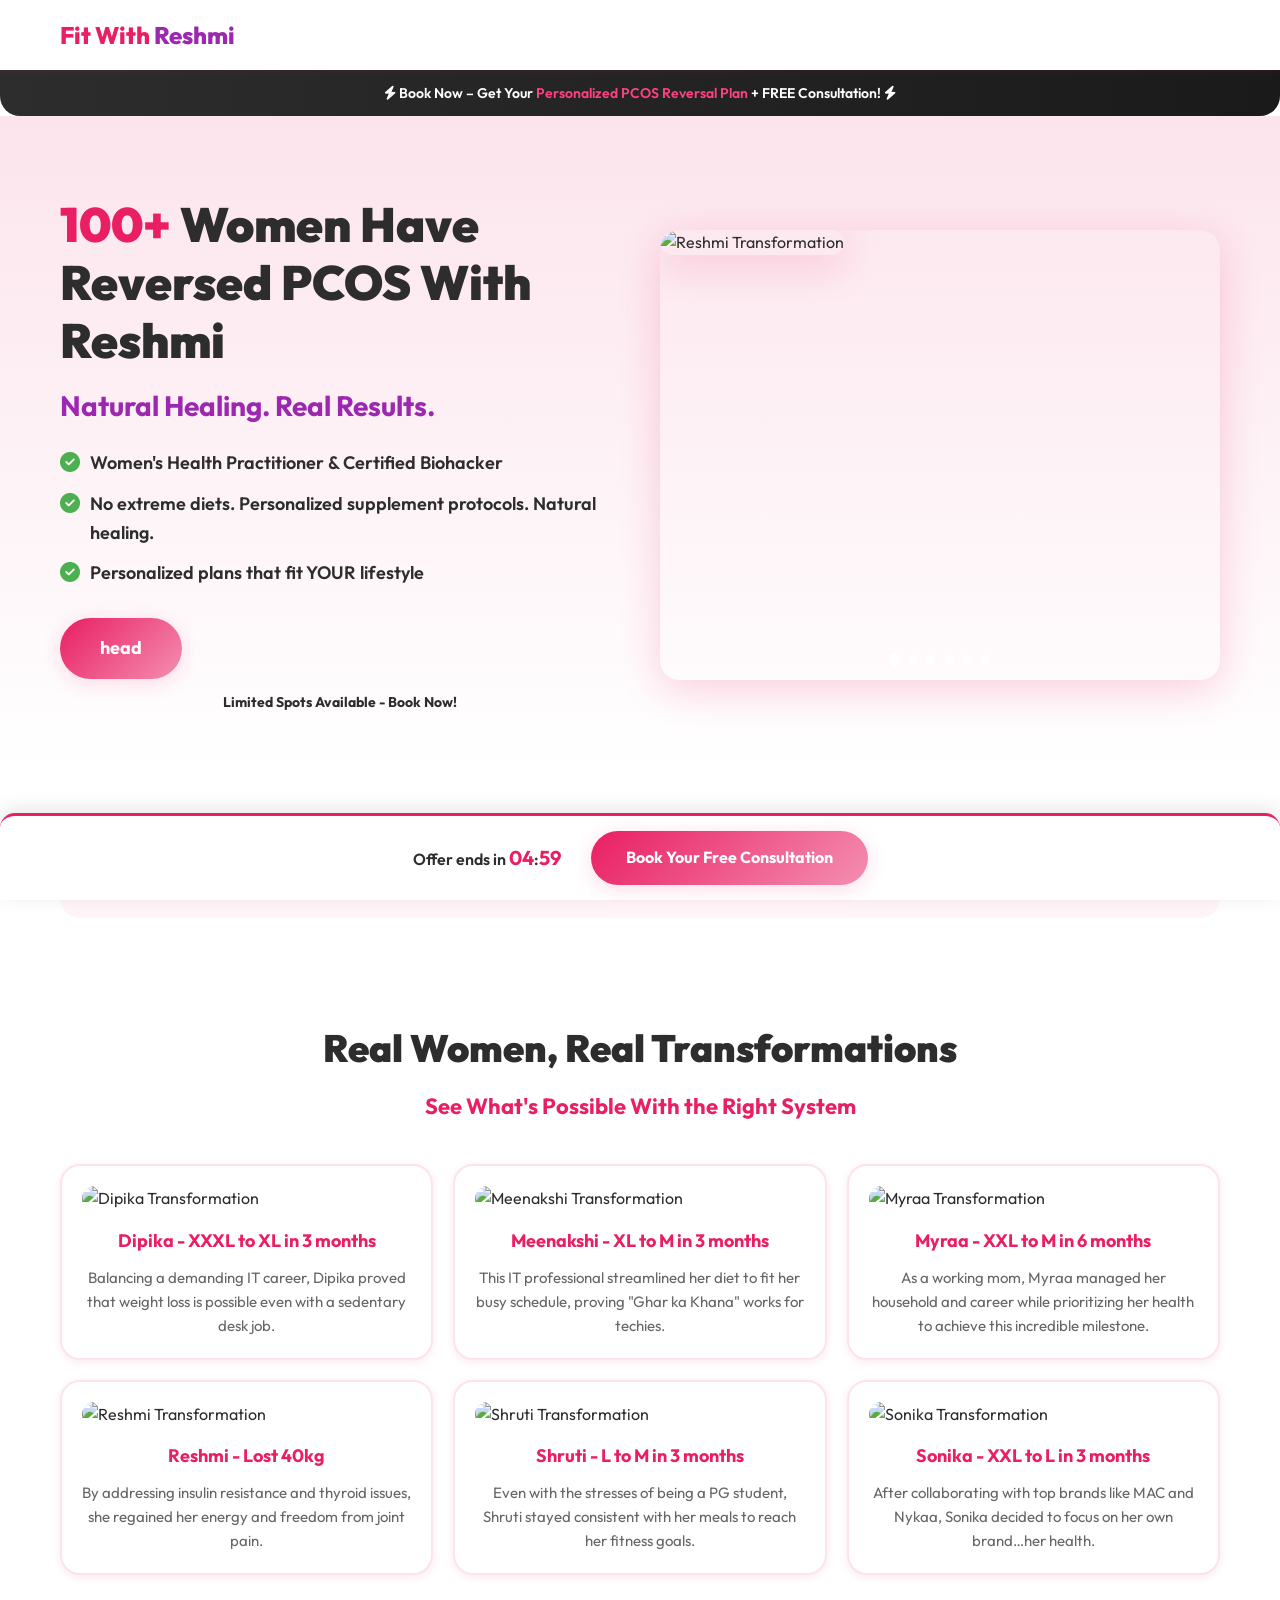
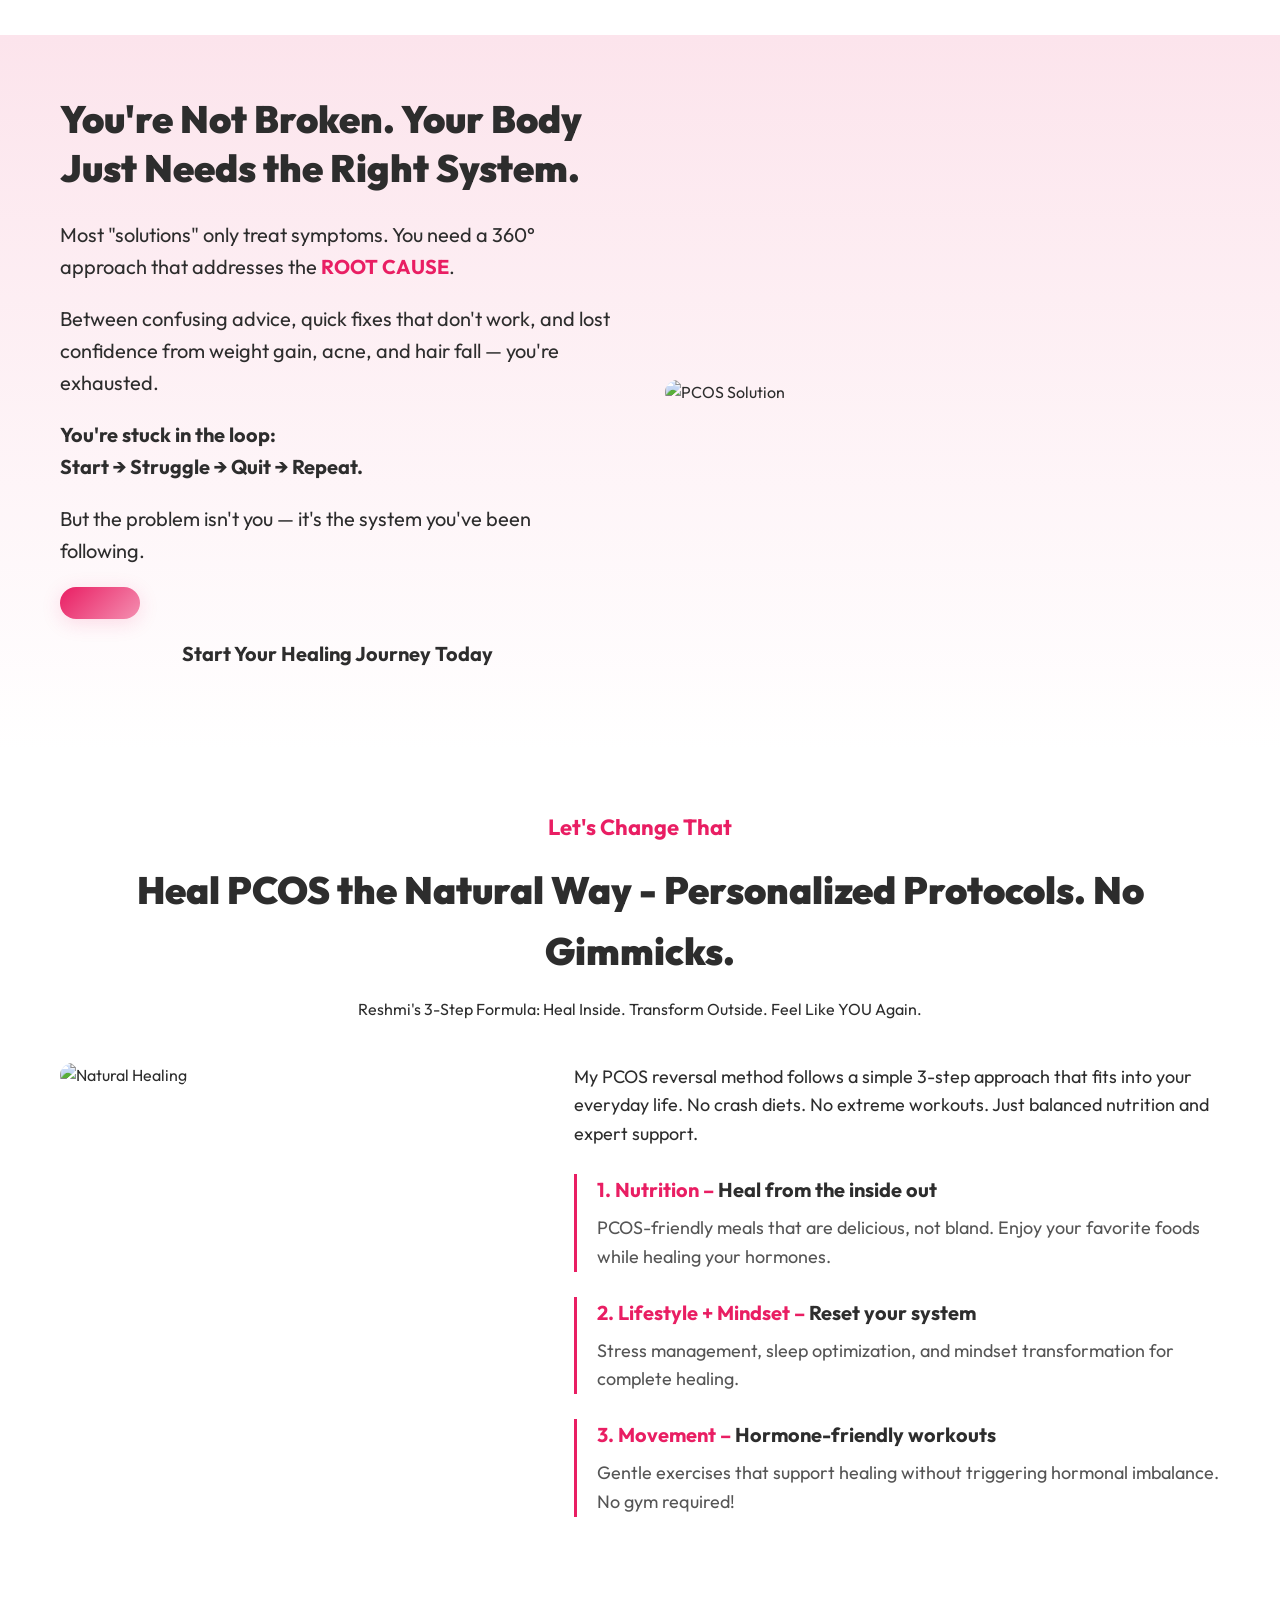
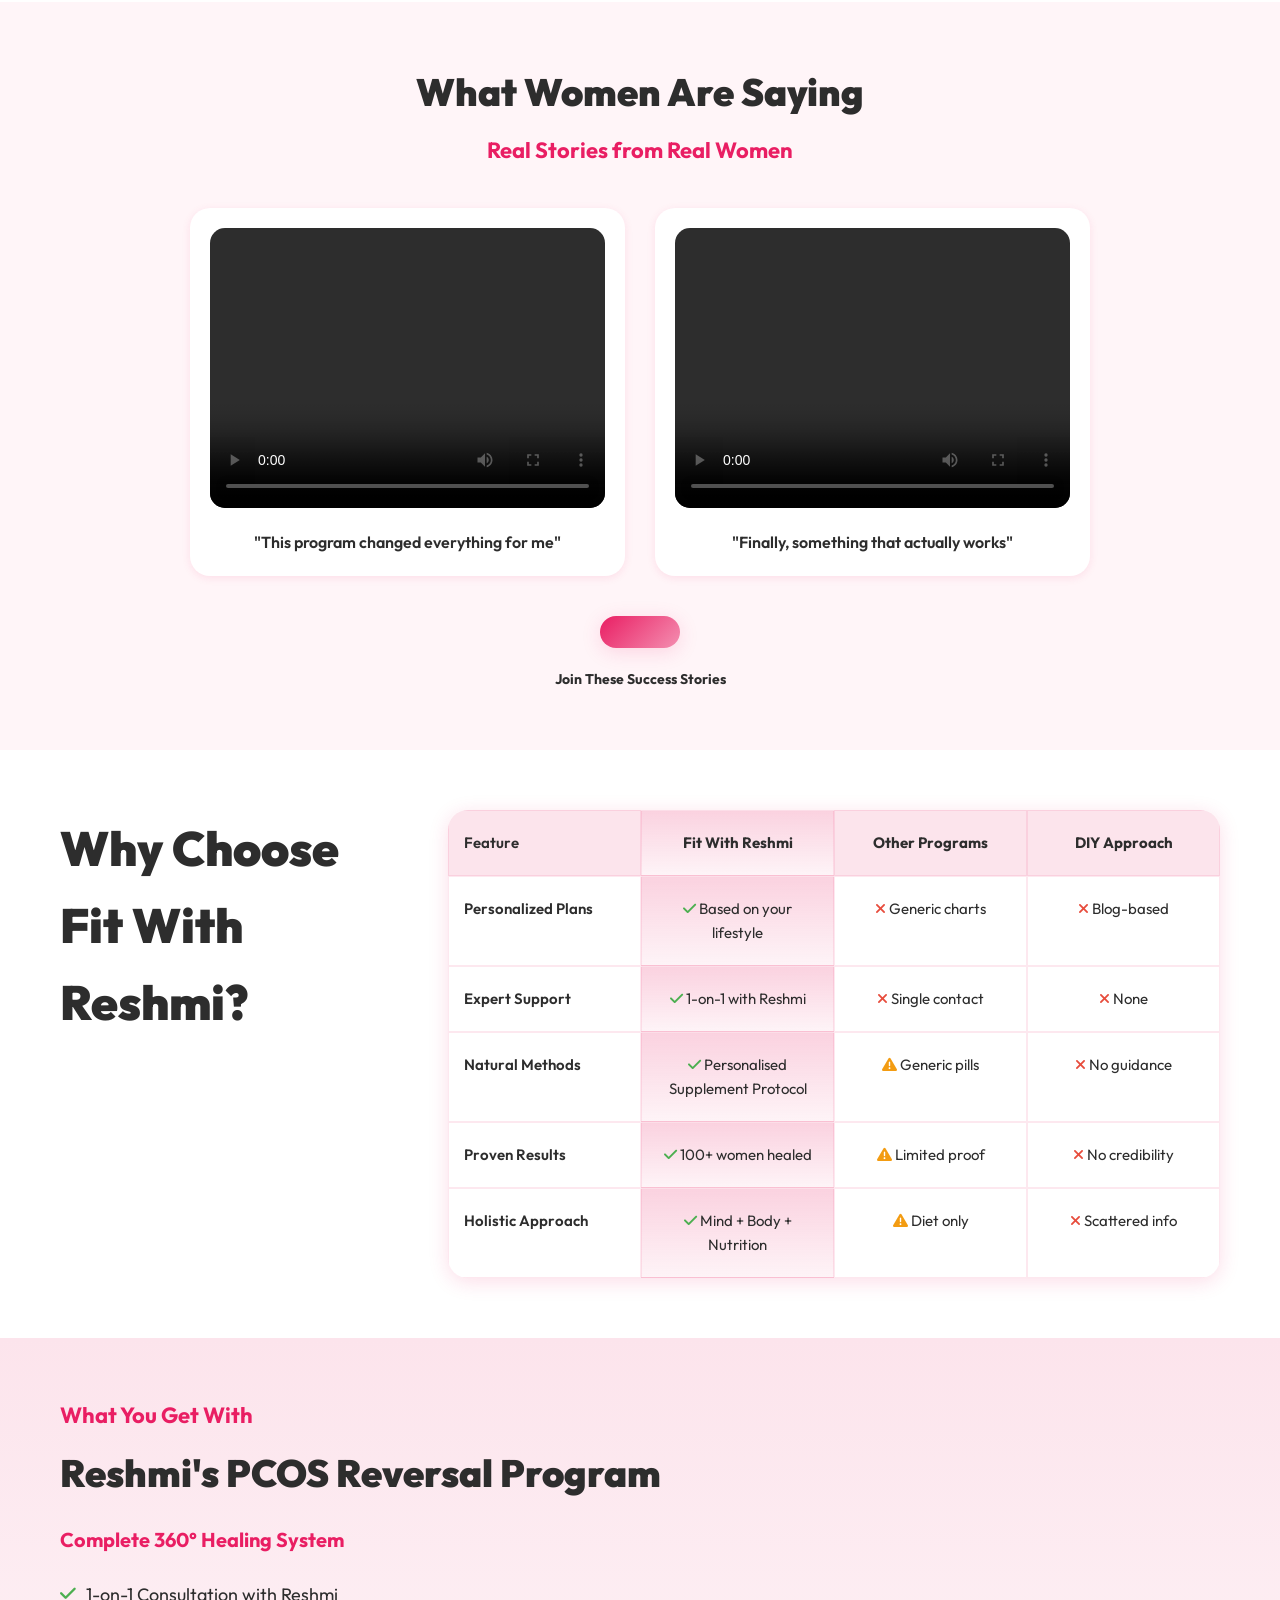
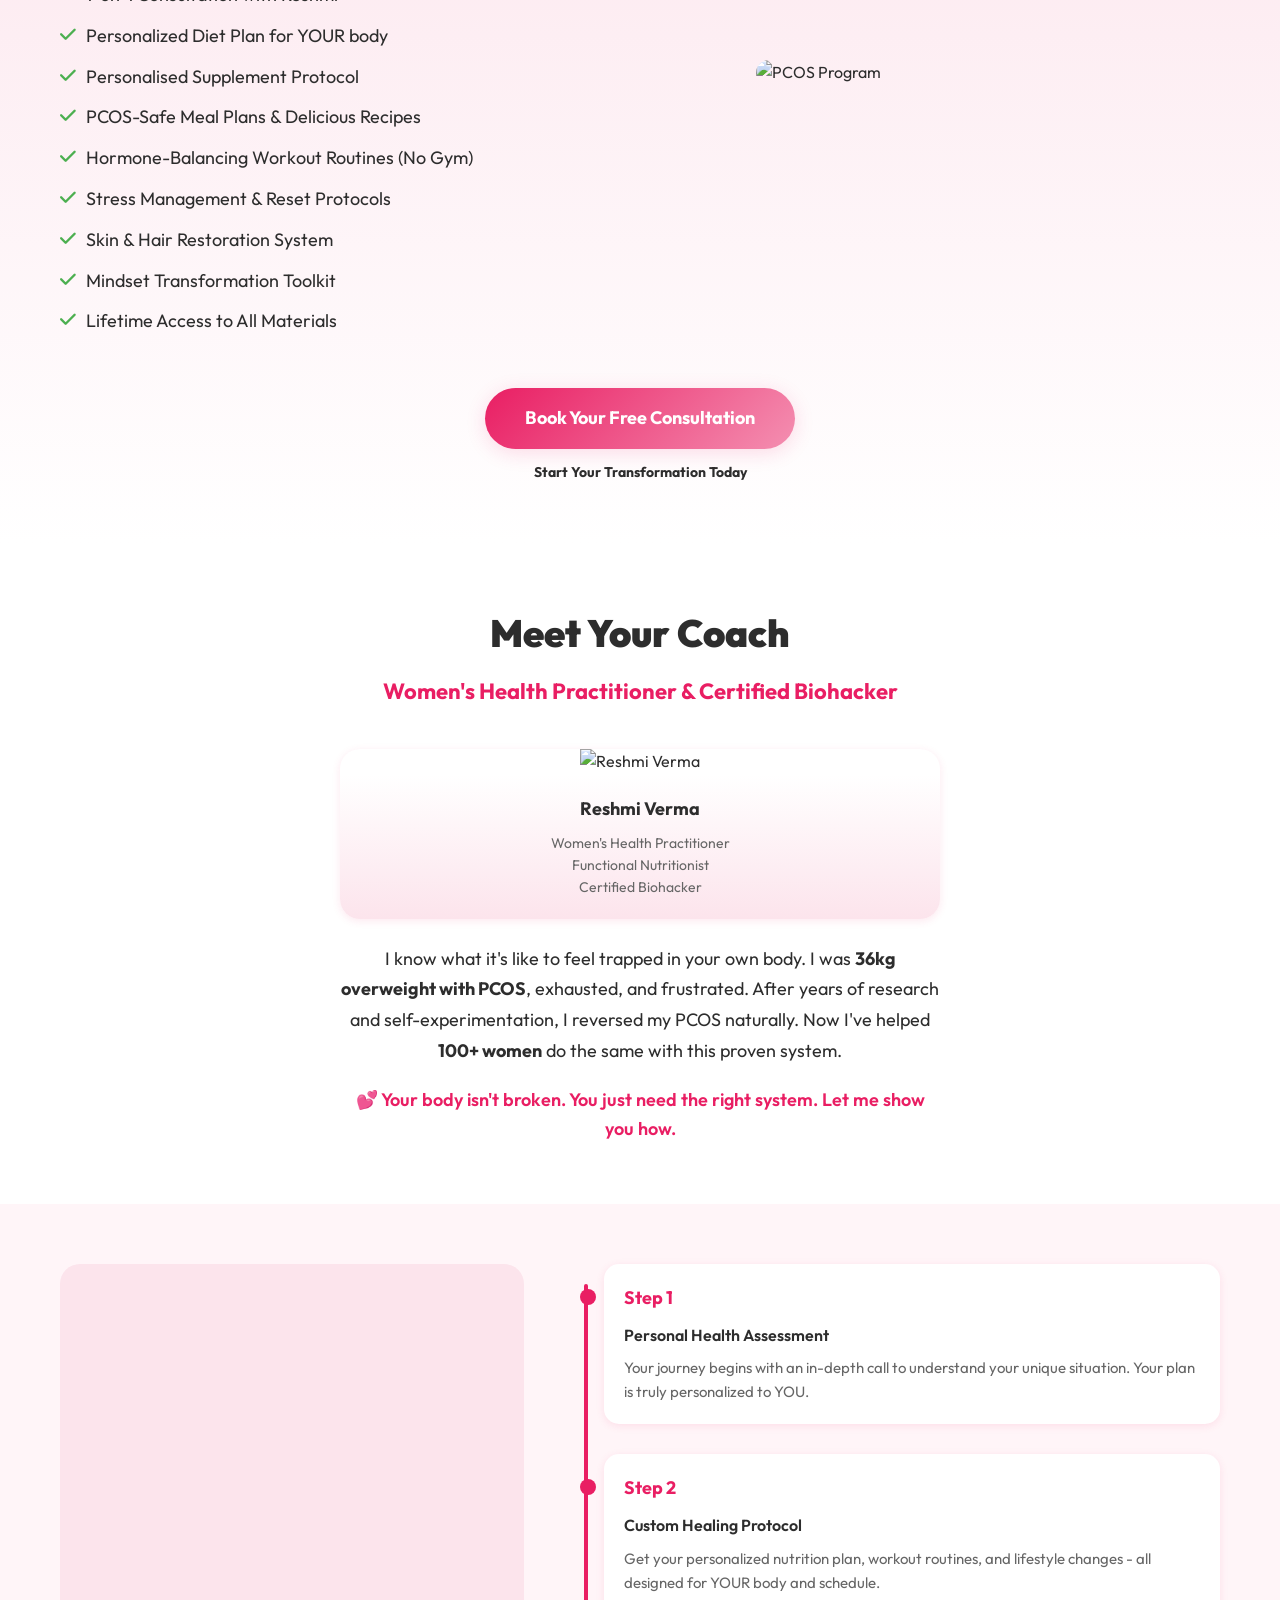
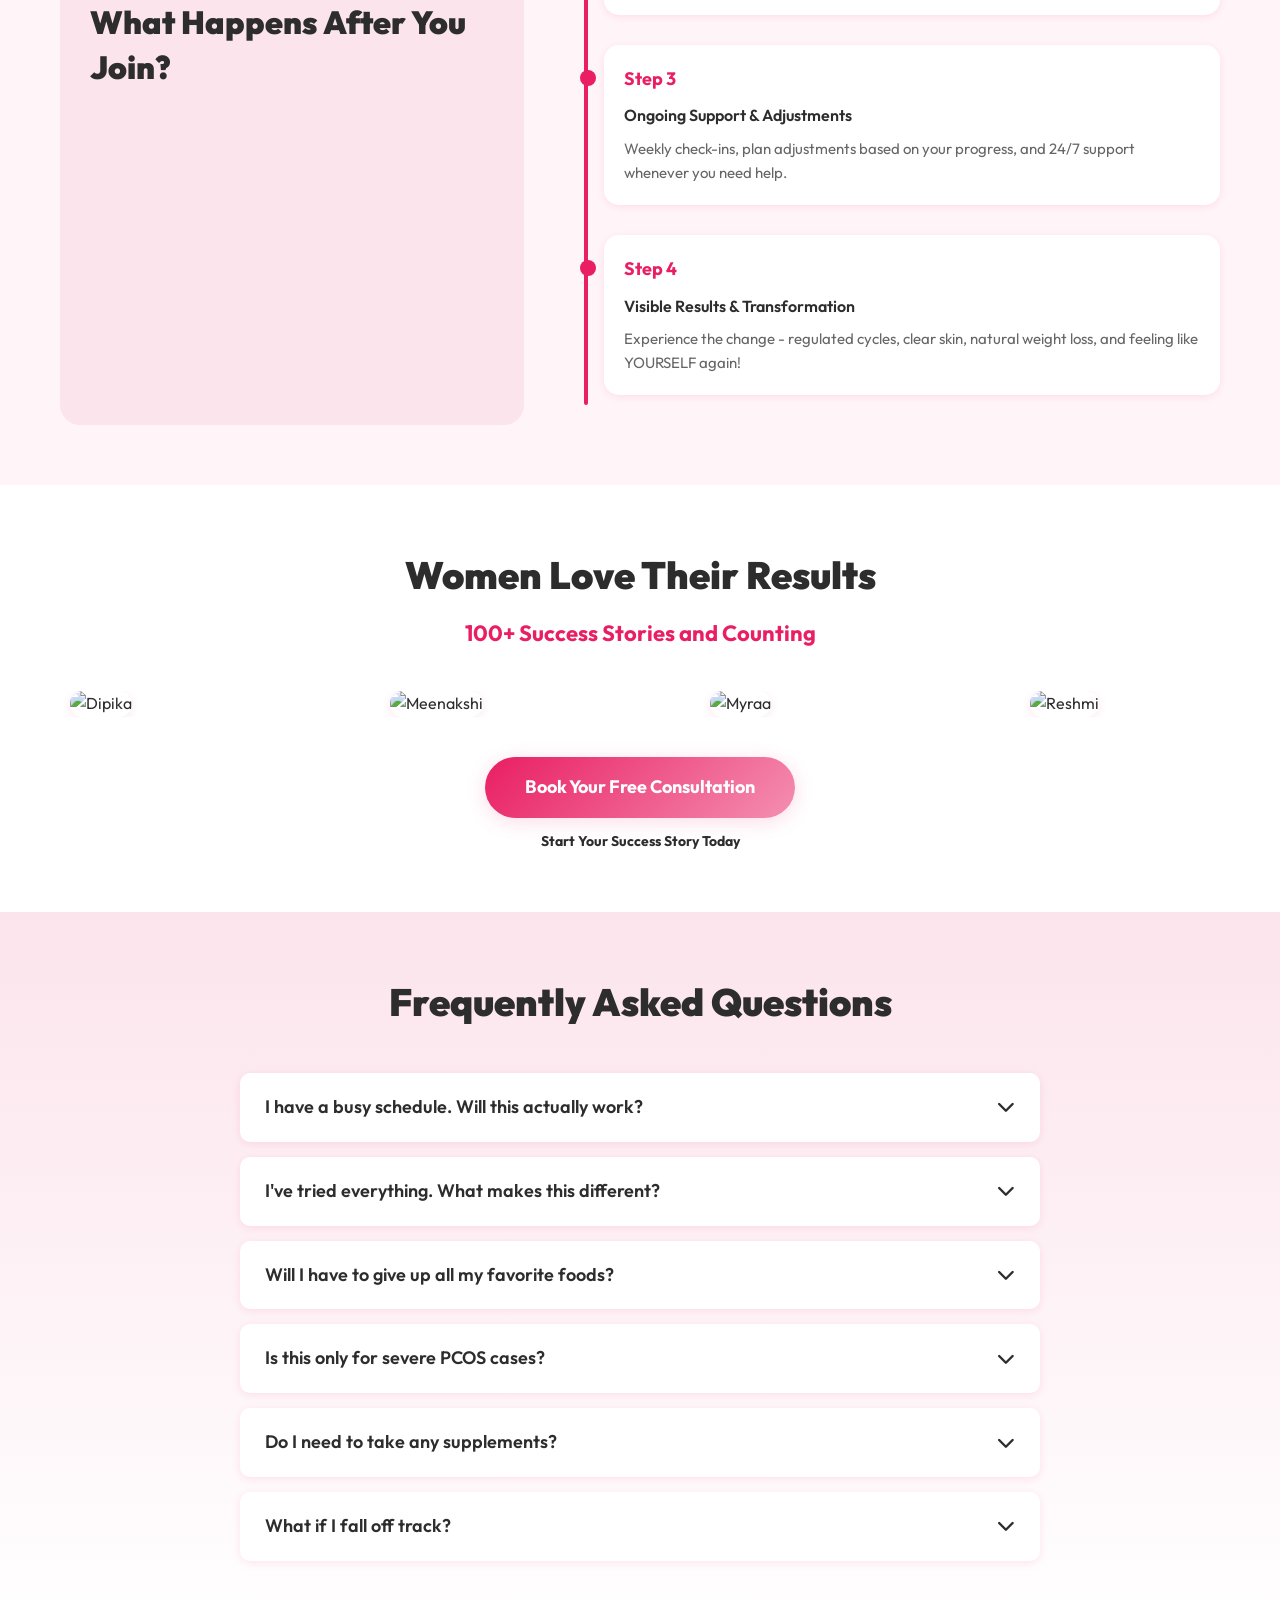
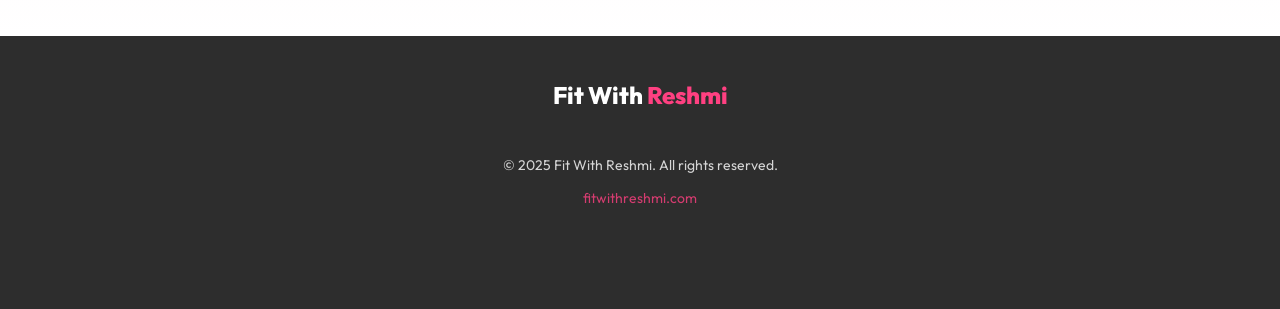
==== frontend/public/index.html @ 4959cf28 "Pixel + Razorpay" ====
<!DOCTYPE html>
<html lang="en">
<head>
    <meta charset="UTF-8">
    <meta name="viewport" content="width=device-width, initial-scale=1.0">
    <meta name="robots" content="noindex, nofollow">
    <title>Fit With Reshmi | PCOS Reversal & Women's Health</title>
    <meta name="description" content="Join 100+ women who reversed PCOS naturally with Fit With Reshmi! Personalized plans, no extreme diets - just home-cooked food. Book your free consultation now!">
    
    <!-- Fonts -->
    <link rel="preconnect" href="https://fonts.googleapis.com">
    <link rel="preconnect" href="https://fonts.gstatic.com" crossorigin>
    <link href="https://fonts.googleapis.com/css2?family=Outfit:wght@400;500;600;700;800;900&display=swap" rel="stylesheet">
    
    <!-- Slick Carousel CSS -->
    <link rel="stylesheet" type="text/css" href="https://cdn.jsdelivr.net/npm/slick-carousel@1.8.1/slick/slick.css"/>
    <link rel="stylesheet" type="text/css" href="https://cdn.jsdelivr.net/npm/slick-carousel@1.8.1/slick/slick-theme.css"/>
    
    <!-- Font Awesome -->
    <link rel="stylesheet" href="https://cdnjs.cloudflare.com/ajax/libs/font-awesome/6.5.1/css/all.min.css">
    
    <style>
        :root {
            --primary-color: #E91E63;
            --primary-light: #FCE4EC;
            --primary-gradient: linear-gradient(135deg, #E91E63, #F48FB1);
            --secondary-color: #9C27B0;
            --accent-color: #FF4081;
            --dark-text: #2D2D2D;
            --light-bg: #FFF5F8;
            --white: #ffffff;
            --success-green: #4CAF50;
            --shadow-sm: 0 2px 8px rgba(233, 30, 99, 0.1);
            --shadow-md: 0 4px 20px rgba(233, 30, 99, 0.15);
            --shadow-lg: 0 10px 40px rgba(233, 30, 99, 0.2);
        }

        * {
            margin: 0;
            padding: 0;
            box-sizing: border-box;
        }

        body {
            font-family: 'Outfit', sans-serif;
            color: var(--dark-text);
            line-height: 1.6;
            overflow-x: hidden;
        }

        .container {
            max-width: 1200px;
            width: 100%;
            margin: 0 auto;
            padding: 0 20px;
        }

        /* Header */
        header {
            position: fixed;
            top: 0;
            left: 0;
            right: 0;
            background: var(--white);
            z-index: 1000;
            box-shadow: var(--shadow-sm);
            height: 70px;
            display: flex;
            align-items: center;
        }

        .header-content {
            display: flex;
            justify-content: space-between;
            align-items: center;
            width: 100%;
        }

        .logo {
            font-size: 24px;
            font-weight: 800;
            color: var(--primary-color);
            text-decoration: none;
        }

        .logo span {
            color: var(--secondary-color);
        }

        /* Top Banner */
        .top-banner {
            background: linear-gradient(90deg, #2D2D2D, #1a1a1a);
            color: var(--white);
            text-align: center;
            padding: 12px 20px;
            font-size: 14px;
            font-weight: 600;
            margin-top: 70px;
            border-radius: 0 0 20px 20px;
        }

        .top-banner span {
            color: var(--accent-color);
        }

        /* Primary Button */
        .primary-btn {
            display: inline-flex;
            align-items: center;
            justify-content: center;
            background: var(--primary-gradient);
            color: var(--white);
            padding: 16px 40px;
            border-radius: 50px;
            font-size: 18px;
            font-weight: 700;
            text-decoration: none;
            border: none;
            cursor: pointer;
            transition: all 0.3s ease;
            box-shadow: var(--shadow-md);
            position: relative;
            overflow: hidden;
        }

        .primary-btn:hover {
            transform: translateY(-2px);
            box-shadow: var(--shadow-lg);
        }

        .primary-btn::after {
            content: '';
            position: absolute;
            top: 0;
            left: -100%;
            width: 100%;
            height: 100%;
            background: linear-gradient(90deg, transparent, rgba(255,255,255,0.3), transparent);
            animation: shine 2s infinite;
        }

        @keyframes shine {
            0% { left: -100%; }
            100% { left: 100%; }
        }

        @keyframes shake {
            0%, 100% { transform: translateX(0); }
            25% { transform: translateX(-5px); }
            75% { transform: translateX(5px); }
        }

        .shake-btn {
            animation: shake 1s infinite;
        }

        /* Hero Section */
        .hero-section {
            background: linear-gradient(180deg, var(--primary-light) 0%, var(--white) 100%);
            padding: 80px 0 60px;
        }

        .hero-content {
            display: flex;
            align-items: center;
            gap: 40px;
        }

        .hero-text {
            flex: 1;
        }

        .hero-text .brand-logo {
            width: 180px;
            margin-bottom: 20px;
        }

        .hero-text h1 {
            font-size: 48px;
            font-weight: 900;
            line-height: 1.2;
            margin-bottom: 15px;
        }

        .hero-text h1 .highlight {
            color: var(--primary-color);
        }

        .hero-text h2 {
            font-size: 28px;
            font-weight: 700;
            margin-bottom: 20px;
            color: var(--secondary-color);
        }

        .hero-features {
            list-style: none;
            margin-bottom: 30px;
        }

        .hero-features li {
            font-size: 18px;
            font-weight: 600;
            margin-bottom: 12px;
            display: flex;
            align-items: flex-start;
            gap: 10px;
        }

        .hero-features li i {
            color: var(--success-green);
            font-size: 20px;
            margin-top: 3px;
        }

        .hero-image {
            flex: 1;
        }

        .hero-slider {
            position: relative;
            width: 100%;
            height: 450px;
            border-radius: 20px;
            overflow: hidden;
            box-shadow: var(--shadow-lg);
        }

        .hero-slide {
            position: absolute;
            top: 0;
            left: 0;
            width: 100%;
            height: 100%;
            opacity: 0;
            transition: opacity 0.5s ease-in-out;
        }

        .hero-slide.active {
            opacity: 1;
        }

        .hero-slide img {
            width: 100%;
            height: 100%;
            object-fit: cover;
            border-radius: 20px;
        }

        .slider-dots {
            position: absolute;
            bottom: 15px;
            left: 50%;
            transform: translateX(-50%);
            display: flex;
            gap: 8px;
            z-index: 10;
        }

        .slider-dots .dot {
            width: 10px;
            height: 10px;
            border-radius: 50%;
            background: rgba(255, 255, 255, 0.5);
            cursor: pointer;
            transition: all 0.3s ease;
        }

        .slider-dots .dot.active {
            background: var(--white);
            transform: scale(1.2);
        }

        .hero-image img {
            width: 100%;
            border-radius: 20px;
            box-shadow: var(--shadow-lg);
        }

        .mobile-hero-image {
            display: none;
        }

        .cta-subtext {
            font-size: 14px;
            font-weight: 700;
            margin-top: 12px;
            text-align: center;
        }

        /* Stats Section */
        .stats-section {
            padding: 40px 0;
        }

        .stats-container {
            background: var(--light-bg);
            border-radius: 20px;
            padding: 30px;
            display: flex;
            justify-content: space-around;
            flex-wrap: wrap;
            gap: 20px;
        }

        .stat-item {
            display: flex;
            align-items: center;
            gap: 15px;
            padding: 0 20px;
        }

        .stat-item:not(:last-child) {
            border-right: 2px solid rgba(233, 30, 99, 0.2);
        }

        .stat-number {
            font-size: 28px;
            font-weight: 900;
            color: var(--primary-color);
        }

        .stat-text {
            font-size: 16px;
            font-weight: 600;
            line-height: 1.3;
        }

        /* Transformations Section */
        .transformations-section {
            padding: 60px 0;
            background: var(--white);
        }

        .section-title {
            text-align: center;
            margin-bottom: 40px;
        }

        .section-title h2 {
            font-size: 38px;
            font-weight: 900;
            margin-bottom: 10px;
        }

        .section-title p {
            font-size: 22px;
            font-weight: 700;
            color: var(--primary-color);
        }

        .transform-slider {
            display: grid;
            grid-template-columns: repeat(3, 1fr);
            gap: 20px;
        }

        .transform-card {
            background: var(--white);
            border-radius: 20px;
            padding: 20px;
            box-shadow: var(--shadow-sm);
            border: 2px solid var(--primary-light);
            transition: transform 0.3s ease;
        }

        .transform-card:hover {
            transform: translateY(-5px);
        }

        .transform-card img {
            width: 100%;
            border-radius: 15px;
            margin-bottom: 15px;
        }

        .transform-card h3 {
            font-size: 18px;
            font-weight: 700;
            color: var(--primary-color);
            margin-bottom: 10px;
            text-align: center;
        }

        .transform-card p {
            font-size: 15px;
            text-align: center;
            color: #666;
        }

        /* Problem Section */
        .problem-section {
            padding: 60px 0;
            background: linear-gradient(180deg, var(--primary-light) 0%, var(--white) 100%);
        }

        .problem-content {
            display: flex;
            align-items: center;
            gap: 50px;
        }

        .problem-text {
            flex: 1;
        }

        .problem-text h2 {
            font-size: 38px;
            font-weight: 900;
            margin-bottom: 25px;
            line-height: 1.3;
        }

        .problem-text p {
            font-size: 20px;
            margin-bottom: 20px;
            line-height: 1.6;
        }

        .problem-text .highlight-text {
            font-weight: 700;
            color: var(--primary-color);
        }

        .problem-image {
            flex: 1;
        }

        .problem-image img {
            width: 100%;
            border-radius: 20px;
        }

        /* Solution Section */
        .solution-section {
            padding: 60px 0;
            background: var(--white);
        }

        .solution-header {
            text-align: center;
            margin-bottom: 40px;
        }

        .solution-header h3 {
            font-size: 22px;
            color: var(--primary-color);
            font-weight: 700;
            margin-bottom: 15px;
        }

        .solution-header h2 {
            font-size: 38px;
            font-weight: 900;
            margin-bottom: 15px;
        }

        .solution-content {
            display: flex;
            gap: 50px;
            align-items: flex-start;
        }

        .solution-image {
            flex: 0 0 40%;
        }

        .solution-image img {
            width: 100%;
            border-radius: 20px;
        }

        .solution-steps {
            flex: 1;
        }

        .solution-step {
            border-left: 3px solid var(--primary-color);
            padding-left: 20px;
            margin-bottom: 25px;
        }

        .solution-step h4 {
            font-size: 20px;
            font-weight: 700;
            margin-bottom: 8px;
        }

        .solution-step h4 span {
            color: var(--primary-color);
        }

        .solution-step p {
            font-size: 18px;
            color: #555;
        }

        /* Testimonials Section */
        .testimonials-section {
            padding: 60px 0;
            background: var(--light-bg);
        }

        .testimonial-grid {
            display: grid;
            grid-template-columns: repeat(2, 1fr);
            gap: 30px;
            max-width: 900px;
            margin: 0 auto;
        }

        .testimonial-card {
            background: var(--white);
            border-radius: 20px;
            padding: 20px;
            box-shadow: var(--shadow-sm);
            min-height: 300px;
        }

        .testimonial-video {
            width: 100%;
            height: 280px;
            border-radius: 15px;
            object-fit: cover;
            background: var(--dark-text);
        }

        .testimonial-card .video-placeholder {
            background: linear-gradient(135deg, var(--primary-color), var(--secondary-color));
            border-radius: 15px;
            height: 250px;
            display: flex;
            align-items: center;
            justify-content: center;
            color: var(--white);
            font-size: 48px;
        }

        /* Why Choose Section */
        .why-choose-section {
            padding: 60px 0;
            background: var(--white);
        }

        .why-choose-content {
            display: flex;
            gap: 40px;
        }

        .why-choose-text {
            flex: 0 0 30%;
        }

        .why-choose-text h2 {
            font-size: 48px;
            font-weight: 900;
            margin-bottom: 20px;
        }

        .comparison-table {
            flex: 1;
            background: var(--white);
            border-radius: 20px;
            overflow: hidden;
            box-shadow: var(--shadow-md);
        }

        .comparison-row {
            display: grid;
            grid-template-columns: 1fr 1fr 1fr 1fr;
        }

        .comparison-cell {
            padding: 20px 15px;
            border: 1px solid rgba(233, 30, 99, 0.1);
            font-size: 15px;
            text-align: center;
        }

        .comparison-header {
            font-weight: 700;
            background: var(--primary-light);
        }

        .comparison-feature {
            text-align: left;
            font-weight: 600;
        }

        .reshmi-highlight {
            background: linear-gradient(180deg, rgba(233, 30, 99, 0.2) 0%, rgba(233, 30, 99, 0.05) 100%);
        }

        /* What You Get Section */
        .what-you-get-section {
            padding: 60px 0;
            background: linear-gradient(180deg, var(--primary-light) 0%, var(--white) 100%);
        }

        .what-you-get-content {
            display: flex;
            gap: 50px;
            align-items: center;
        }

        .what-you-get-text {
            flex: 1;
        }

        .what-you-get-text h3 {
            font-size: 22px;
            color: var(--primary-color);
            font-weight: 700;
            margin-bottom: 10px;
        }

        .what-you-get-text h2 {
            font-size: 38px;
            font-weight: 900;
            margin-bottom: 20px;
        }

        .what-you-get-text .subtitle {
            font-size: 20px;
            color: var(--primary-color);
            font-weight: 700;
            margin-bottom: 25px;
        }

        .benefits-list {
            list-style: none;
        }

        .benefits-list li {
            font-size: 18px;
            margin-bottom: 12px;
            display: flex;
            align-items: flex-start;
            gap: 10px;
        }

        .benefits-list li i {
            color: var(--success-green);
            font-size: 18px;
            margin-top: 4px;
        }

        .what-you-get-image {
            flex: 0 0 40%;
        }

        .what-you-get-image img {
            width: 100%;
            border-radius: 20px;
        }

        /* Experts Section */
        .experts-section {
            padding: 60px 0;
            background: var(--white);
        }

        .expert-card {
            background: var(--white);
            border-radius: 20px;
            overflow: hidden;
            box-shadow: var(--shadow-sm);
            margin: 0 10px;
        }

        .expert-card img {
            width: 100%;
            height: 250px;
            object-fit: cover;
        }

        .expert-info {
            padding: 20px;
            text-align: center;
            background: linear-gradient(180deg, var(--white) 0%, var(--primary-light) 100%);
        }

        .expert-info h3 {
            font-size: 18px;
            font-weight: 700;
            margin-bottom: 8px;
        }

        .expert-info p {
            font-size: 14px;
            color: #666;
        }

        /* Process Section */
        .process-section {
            padding: 60px 0;
            background: var(--light-bg);
        }

        .process-content {
            display: flex;
            gap: 50px;
        }

        .process-title {
            flex: 0 0 40%;
            background: var(--primary-light);
            padding: 30px;
            border-radius: 20px;
            display: flex;
            align-items: center;
        }

        .process-title h2 {
            font-size: 32px;
            font-weight: 900;
            line-height: 1.4;
        }

        .process-steps {
            flex: 1;
            position: relative;
            padding-left: 30px;
        }

        .process-steps::before {
            content: '';
            position: absolute;
            left: 10px;
            top: 20px;
            bottom: 20px;
            width: 4px;
            background: var(--primary-color);
            border-radius: 2px;
        }

        .process-step {
            position: relative;
            margin-bottom: 30px;
            background: var(--white);
            padding: 20px;
            border-radius: 15px;
            box-shadow: var(--shadow-sm);
        }

        .process-step::before {
            content: '';
            position: absolute;
            left: -24px;
            top: 25px;
            width: 16px;
            height: 16px;
            background: var(--primary-color);
            border-radius: 50%;
        }

        .process-step h3 {
            font-size: 18px;
            font-weight: 700;
            color: var(--primary-color);
            margin-bottom: 10px;
        }

        .process-step h4 {
            font-size: 16px;
            font-weight: 600;
            margin-bottom: 8px;
        }

        .process-step p {
            font-size: 15px;
            color: #666;
        }

        /* Reviews Section */
        .reviews-section {
            padding: 60px 0;
            background: var(--white);
        }

        .reviews-slider {
            overflow: hidden;
        }

        .reviews-track {
            display: flex;
            animation: scroll 20s linear infinite;
        }

        @keyframes scroll {
            0% { transform: translateX(0); }
            100% { transform: translateX(-50%); }
        }

        .review-card {
            flex: 0 0 300px;
            margin: 0 10px;
        }

        .review-card img {
            width: 100%;
            border-radius: 15px;
            box-shadow: var(--shadow-sm);
        }

        /* FAQ Section */
        .faq-section {
            padding: 60px 0;
            background: linear-gradient(180deg, var(--primary-light) 0%, var(--white) 100%);
        }

        .faq-list {
            max-width: 800px;
            margin: 0 auto;
        }

        .faq-item {
            background: var(--white);
            border-radius: 10px;
            margin-bottom: 15px;
            box-shadow: var(--shadow-sm);
            overflow: hidden;
        }

        .faq-question {
            padding: 20px 25px;
            cursor: pointer;
            display: flex;
            justify-content: space-between;
            align-items: center;
            font-size: 18px;
            font-weight: 600;
        }

        .faq-question i {
            transition: transform 0.3s ease;
        }

        .faq-item.active .faq-question i {
            transform: rotate(180deg);
        }

        .faq-answer {
            padding: 0 25px;
            max-height: 0;
            overflow: hidden;
            transition: all 0.3s ease;
        }

        .faq-item.active .faq-answer {
            padding: 0 25px 20px;
            max-height: 500px;
        }

        .faq-answer p {
            font-size: 16px;
            color: #666;
            line-height: 1.7;
        }

        /* Sticky CTA */
        .sticky-cta {
            position: fixed;
            bottom: 0;
            left: 0;
            right: 0;
            background: var(--white);
            padding: 15px 20px;
            box-shadow: 0 -4px 20px rgba(0,0,0,0.1);
            z-index: 999;
            display: flex;
            justify-content: center;
            align-items: center;
            gap: 30px;
            border-top: 3px solid var(--primary-color);
            border-radius: 15px 15px 0 0;
        }

        .sticky-timer {
            font-size: 16px;
            font-weight: 600;
        }

        .sticky-timer span {
            color: var(--primary-color);
            font-size: 20px;
            font-weight: 700;
        }

        .sticky-btn {
            padding: 14px 35px;
            font-size: 16px;
        }

        /* Footer */
        footer {
            background: #2D2D2D;
            color: var(--white);
            padding: 40px 0 100px;
            text-align: center;
        }

        footer .logo {
            color: var(--white);
            margin-bottom: 20px;
            display: inline-block;
        }

        footer .logo span {
            color: var(--accent-color);
        }

        footer p {
            opacity: 0.8;
            font-size: 14px;
        }

        /* Responsive */
        @media (max-width: 992px) {
            .hero-content,
            .problem-content,
            .solution-content,
            .what-you-get-content,
            .why-choose-content,
            .process-content {
                flex-direction: column;
            }

            .hero-text, .hero-image,
            .problem-text, .problem-image,
            .solution-image, .solution-steps,
            .what-you-get-text, .what-you-get-image,
            .why-choose-text,
            .process-title {
                flex: none;
                width: 100%;
            }

            .stat-item:not(:last-child) {
                border-right: none;
            }

            .comparison-row {
                grid-template-columns: 1fr 1fr;
            }

            .comparison-cell:nth-child(3),
            .comparison-cell:nth-child(4) {
                display: none;
            }

            .transform-slider {
                grid-template-columns: repeat(2, 1fr);
            }
        }

        @media (max-width: 768px) {
            .hero-text h1 {
                font-size: 32px;
            }

            .hero-text h2 {
                font-size: 22px;
            }

            .section-title h2,
            .problem-text h2,
            .solution-header h2,
            .what-you-get-text h2,
            .why-choose-text h2 {
                font-size: 28px;
            }

            .primary-btn {
                padding: 14px 30px;
                font-size: 16px;
                display: block;
                text-align: center;
                margin-left: auto;
                margin-right: auto;
                width: fit-content;
            }

            .cta-subtext {
                text-align: center;
            }

            .stats-container {
                flex-direction: column;
                align-items: center;
            }

            .sticky-cta {
                flex-direction: column;
                gap: 15px;
                padding: 12px 15px;
            }

            .hero-image {
                display: none;
            }

            .mobile-hero-image {
                display: block;
                margin-bottom: 20px;
                order: -1;
            }

            .hero-text {
                display: flex;
                flex-direction: column;
            }

            .hero-text .mobile-hero-image {
                order: -1;
            }

            .mobile-hero-image .hero-slider {
                height: 350px;
            }

            .transform-slider {
                grid-template-columns: 1fr;
            }

            .testimonial-grid {
                grid-template-columns: 1fr;
            }

            .testimonial-video {
                height: 220px;
            }

            .hero-content {
                flex-direction: column;
            }

            .problem-text,
            .what-you-get-text {
                text-align: center;
            }

            .problem-text .primary-btn,
            .what-you-get-text .primary-btn,
            .section-cta .primary-btn {
                margin: 0 auto;
            }
        }

        /* Slick Arrow Styles */
        .slick-prev, .slick-next {
            width: 45px;
            height: 45px;
            background: var(--white) !important;
            border-radius: 50%;
            box-shadow: var(--shadow-md);
            z-index: 10;
        }

        .slick-prev:before, .slick-next:before {
            color: var(--primary-color);
            font-size: 20px;
            font-family: 'Font Awesome 6 Free';
            font-weight: 900;
        }

        .slick-prev:before {
            content: '\f053';
        }

        .slick-next:before {
            content: '\f054';
        }

        .slick-prev {
            left: -10px;
        }

        .slick-next {
            right: -10px;
        }

        /* Custom Scrollbar */
        ::-webkit-scrollbar {
            width: 8px;
        }

        ::-webkit-scrollbar-track {
            background: var(--primary-light);
        }

        ::-webkit-scrollbar-thumb {
            background: var(--primary-color);
            border-radius: 4px;
        }
    </style>

    <!-- Meta Pixel Code -->
<script>
  !function(f,b,e,v,n,t,s)
  {if(f.fbq)return;n=f.fbq=function(){n.callMethod?
  n.callMethod.apply(n,arguments):n.queue.push(arguments)};
  if(!f._fbq)f._fbq=n;n.push=n;n.loaded=!0;n.version='2.0';
  n.queue=[];t=b.createElement(e);t.async=!0;
  t.src=v;s=b.getElementsByTagName(e)[0];
  s.parentNode.insertBefore(t,s)}(window, document,'script',
  'https://connect.facebook.net/en_US/fbevents.js');
  
  fbq('init', '1204782934874733');
  fbq('track', 'PageView');
</script>

<noscript>
  <img height="1" width="1" style="display:none"
       src="https://www.facebook.com/tr?id=1204782934874733&ev=PageView&noscript=1"/>
</noscript>
<!-- End Meta Pixel Code -->

    
</head>
<body>
    <!-- Header -->
    <header>
        <div class="container">
            <div class="header-content">
                <a href="https://fitwithreshmi.com" class="logo">Fit With <span>Reshmi</span></a>
            </div>
        </div>
    </header>

    <!-- Top Banner -->
    <div class="top-banner">
        <i class="fas fa-bolt"></i> Book Now – Get Your <span>Personalized PCOS Reversal Plan</span> + FREE Consultation! <i class="fas fa-bolt"></i>
    </div>

    <!-- Hero Section -->
    <section class="hero-section">
        <div class="container">
            <div class="hero-content">
                <div class="hero-text">
                    <!-- Mobile slider at top -->
                    <div class="mobile-hero-image">
                        <div class="hero-slider" id="mobileHeroSlider">
                            <div class="hero-slide active"><img src="https://fitwithreshmi.com/images/Reshmi.JPG" alt="Reshmi Transformation"></div>
                            <div class="hero-slide"><img src="https://fitwithreshmi.com/images/Dipika.png" alt="Dipika Transformation"></div>
                            <div class="hero-slide"><img src="https://fitwithreshmi.com/images/Meenakshi.JPG" alt="Meenakshi Transformation"></div>
                            <div class="hero-slide"><img src="https://fitwithreshmi.com/images/Myraa%20Tarwani.JPG" alt="Myraa Transformation"></div>
                            <div class="hero-slide"><img src="https://fitwithreshmi.com/images/Sonika.jpeg" alt="Sonika Transformation"></div>
                            <div class="hero-slide"><img src="https://fitwithreshmi.com/images/Shruti_s%20transformation.jpeg" alt="Shruti Transformation"></div>
                            <div class="slider-dots" id="mobileDots"></div>
                        </div>
                    </div>

                    <h1><span class="highlight">100+</span> Women Have Reversed PCOS With Reshmi</h1>
                    <h2>Natural Healing. Real Results.</h2>

                    <ul class="hero-features">
                        <li><i class="fas fa-check-circle"></i> Women's Health Practitioner & Certified Biohacker</li>
                        <li><i class="fas fa-check-circle"></i> No extreme diets. Personalized supplement protocols. Natural healing.</li>
                        <li><i class="fas fa-check-circle"></i> Personalized plans that fit YOUR lifestyle</li>
                    </ul>

                    <a href="https://rzp.io/rzp/UtkwSGV4" class="primary-btn shake-btn" data-testid="hero-cta-btn">
                        head
                    </a>
                    <p class="cta-subtext">Limited Spots Available - Book Now!</p>
                </div>
                <div class="hero-image">
                    <div class="hero-slider" id="heroSlider">
                        <div class="hero-slide active"><img src="https://fitwithreshmi.com/images/Reshmi.JPG" alt="Reshmi Transformation"></div>
                        <div class="hero-slide"><img src="https://fitwithreshmi.com/images/Dipika.png" alt="Dipika Transformation"></div>
                        <div class="hero-slide"><img src="https://fitwithreshmi.com/images/Meenakshi.JPG" alt="Meenakshi Transformation"></div>
                        <div class="hero-slide"><img src="https://fitwithreshmi.com/images/Myraa%20Tarwani.JPG" alt="Myraa Transformation"></div>
                        <div class="hero-slide"><img src="https://fitwithreshmi.com/images/Sonika.jpeg" alt="Sonika Transformation"></div>
                        <div class="hero-slide"><img src="https://fitwithreshmi.com/images/Shruti_s%20transformation.jpeg" alt="Shruti Transformation"></div>
                        <div class="slider-dots" id="heroDots"></div>
                    </div>
                </div>
            </div>
        </div>
    </section>

    <!-- Stats Section -->
    <section class="stats-section">
        <div class="container">
            <div class="stats-container">
                <div class="stat-item">
                    <div class="stat-number">100+</div>
                    <div class="stat-text">Women<br>Healed</div>
                </div>
                <div class="stat-item">
                    <div class="stat-number">36kg</div>
                    <div class="stat-text">Personal Weight<br>Loss Journey</div>
                </div>
                <div class="stat-item">
                    <div class="stat-number">8+</div>
                    <div class="stat-text">Complete<br>Healing Guides</div>
                </div>
                <div class="stat-item">
                    <div class="stat-number">100%</div>
                    <div class="stat-text">Natural<br>Methods</div>
                </div>
            </div>
        </div>
    </section>

    <!-- Transformations Section -->
    <section class="transformations-section">
        <div class="container">
            <div class="section-title">
                <h2>Real Women, Real Transformations</h2>
                <p>See What's Possible With the Right System</p>
            </div>
            <div class="transform-slider" data-testid="transform-slider">
                <div class="transform-card">
                    <img src="https://fitwithreshmi.com/images/Dipika.png" alt="Dipika Transformation">
                    <h3>Dipika - XXXL to XL in 3 months</h3>
                    <p>Balancing a demanding IT career, Dipika proved that weight loss is possible even with a sedentary desk job.</p>
                </div>
                <div class="transform-card">
                    <img src="https://fitwithreshmi.com/images/Meenakshi.JPG" alt="Meenakshi Transformation">
                    <h3>Meenakshi - XL to M in 3 months</h3>
                    <p>This IT professional streamlined her diet to fit her busy schedule, proving "Ghar ka Khana" works for techies.</p>
                </div>
                <div class="transform-card">
                    <img src="https://fitwithreshmi.com/images/Myraa%20Tarwani.JPG" alt="Myraa Transformation">
                    <h3>Myraa - XXL to M in 6 months</h3>
                    <p>As a working mom, Myraa managed her household and career while prioritizing her health to achieve this incredible milestone.</p>
                </div>
                <div class="transform-card">
                    <img src="https://fitwithreshmi.com/images/Reshmi.JPG" alt="Reshmi Transformation">
                    <h3>Reshmi - Lost 40kg</h3>
                    <p>By addressing insulin resistance and thyroid issues, she regained her energy and freedom from joint pain.</p>
                </div>
                <div class="transform-card">
                    <img src="https://fitwithreshmi.com/images/Shruti_s%20transformation.jpeg" alt="Shruti Transformation">
                    <h3>Shruti - L to M in 3 months</h3>
                    <p>Even with the stresses of being a PG student, Shruti stayed consistent with her meals to reach her fitness goals.</p>
                </div>
                <div class="transform-card">
                    <img src="https://fitwithreshmi.com/images/Sonika.jpeg" alt="Sonika Transformation">
                    <h3>Sonika - XXL to L in 3 months</h3>
                    <p>After collaborating with top brands like MAC and Nykaa, Sonika decided to focus on her own brand…her health.</p>
                </div>
            </div>
        </div>
    </section>

    <!-- Problem Section -->
    <section class="problem-section">
        <div class="container">
            <div class="problem-content">
                <div class="problem-text">
                    <h2>You're Not Broken. Your Body Just Needs the Right System.</h2>
                    <p>Most "solutions" only treat symptoms. You need a 360° approach that addresses the <span class="highlight-text">ROOT CAUSE</span>.</p>
                    <p>Between confusing advice, quick fixes that don't work, and lost confidence from weight gain, acne, and hair fall — you're exhausted.</p>
                    <p><strong>You're stuck in the loop:<br>Start → Struggle → Quit → Repeat.</strong></p>
                    <p>But the problem isn't you — it's the system you've been following.</p>
                    
                    <a href="https://rzp.io/rzp/UtkwSGV4" class="primary-btn shake-btn" data-testid="problem-cta-btn">
                        </head>
                    </a>
                    <p class="cta-subtext">Start Your Healing Journey Today</p>
                </div>
                <div class="problem-image">
                    <img src="https://images.unsplash.com/photo-1544367567-0f2fcb009e0b?w=500" alt="PCOS Solution">
                </div>
            </div>
        </div>
    </section>

    <!-- Solution Section -->
    <section class="solution-section">
        <div class="container">
            <div class="solution-header">
                <h3>Let's Change That</h3>
                <h2>Heal PCOS the Natural Way - Personalized Protocols. No Gimmicks.</h2>
                <p>Reshmi's 3-Step Formula: Heal Inside. Transform Outside. Feel Like YOU Again.</p>
            </div>
            <div class="solution-content">
                <div class="solution-image">
                    <img src="https://images.unsplash.com/photo-1490645935967-10de6ba17061?w=500" alt="Natural Healing">
                </div>
                <div class="solution-steps">
                    <p style="font-size: 18px; margin-bottom: 25px;">My PCOS reversal method follows a simple 3-step approach that fits into your everyday life. No crash diets. No extreme workouts. Just balanced nutrition and expert support.</p>
                    
                    <div class="solution-step">
                        <h4><span>1. Nutrition –</span> Heal from the inside out</h4>
                        <p>PCOS-friendly meals that are delicious, not bland. Enjoy your favorite foods while healing your hormones.</p>
                    </div>
                    <div class="solution-step">
                        <h4><span>2. Lifestyle + Mindset –</span> Reset your system</h4>
                        <p>Stress management, sleep optimization, and mindset transformation for complete healing.</p>
                    </div>
                    <div class="solution-step">
                        <h4><span>3. Movement –</span> Hormone-friendly workouts</h4>
                        <p>Gentle exercises that support healing without triggering hormonal imbalance. No gym required!</p>
                    </div>
                </div>
            </div>
        </div>
    </section>

    <!-- Testimonials Section -->
    <section class="testimonials-section">
        <div class="container">
            <div class="section-title">
                <h2>What Women Are Saying</h2>
                <p>Real Stories from Real Women</p>
            </div>
            <div class="testimonial-grid" data-testid="testimonial-slider">
                <div class="testimonial-card">
                    <video class="testimonial-video" controls poster="https://fitwithreshmi.com/images/Meenakshi.JPG">
                        <source src="https://fitwithreshmi.com/videos/Meenakshi.mp4" type="video/mp4">
                        Your browser does not support video.
                    </video>
                    <p style="margin-top: 15px; text-align: center; font-weight: 600;">"This program changed everything for me"</p>
                </div>
                <div class="testimonial-card">
                    <video class="testimonial-video" controls poster="https://fitwithreshmi.com/images/Reshmi.JPG">
                        <source src="https://fitwithreshmi.com/videos/Consultation.mp4" type="video/mp4">
                        Your browser does not support video.
                    </video>
                    <p style="margin-top: 15px; text-align: center; font-weight: 600;">"Finally, something that actually works"</p>
                </div>
            </div>
            
            <div style="text-align: center; margin-top: 40px;">
                <a href="https://rzp.io/rzp/UtkwSGV4" class="primary-btn shake-btn" data-testid="testimonial-cta-btn">
                    </head>
                </a>
                <p class="cta-subtext">Join These Success Stories</p>
            </div>
        </div>
    </section>

    <!-- Why Choose Section -->
    <section class="why-choose-section">
        <div class="container">
            <div class="why-choose-content">
                <div class="why-choose-text">
                    <h2>Why Choose Fit With Reshmi?</h2>
                </div>
                <div class="comparison-table">
                    <div class="comparison-row">
                        <div class="comparison-cell comparison-header comparison-feature">Feature</div>
                        <div class="comparison-cell comparison-header reshmi-highlight">Fit With Reshmi</div>
                        <div class="comparison-cell comparison-header">Other Programs</div>
                        <div class="comparison-cell comparison-header">DIY Approach</div>
                    </div>
                    <div class="comparison-row">
                        <div class="comparison-cell comparison-feature">Personalized Plans</div>
                        <div class="comparison-cell reshmi-highlight"><i class="fas fa-check" style="color: var(--success-green);"></i> Based on your lifestyle</div>
                        <div class="comparison-cell"><i class="fas fa-times" style="color: #e74c3c;"></i> Generic charts</div>
                        <div class="comparison-cell"><i class="fas fa-times" style="color: #e74c3c;"></i> Blog-based</div>
                    </div>
                    <div class="comparison-row">
                        <div class="comparison-cell comparison-feature">Expert Support</div>
                        <div class="comparison-cell reshmi-highlight"><i class="fas fa-check" style="color: var(--success-green);"></i> 1-on-1 with Reshmi</div>
                        <div class="comparison-cell"><i class="fas fa-times" style="color: #e74c3c;"></i> Single contact</div>
                        <div class="comparison-cell"><i class="fas fa-times" style="color: #e74c3c;"></i> None</div>
                    </div>
                    <div class="comparison-row">
                        <div class="comparison-cell comparison-feature">Natural Methods</div>
                        <div class="comparison-cell reshmi-highlight"><i class="fas fa-check" style="color: var(--success-green);"></i> Personalised Supplement Protocol</div>
                        <div class="comparison-cell"><i class="fas fa-exclamation-triangle" style="color: #f39c12;"></i> Generic pills</div>
                        <div class="comparison-cell"><i class="fas fa-times" style="color: #e74c3c;"></i> No guidance</div>
                    </div>
                    <div class="comparison-row">
                        <div class="comparison-cell comparison-feature">Proven Results</div>
                        <div class="comparison-cell reshmi-highlight"><i class="fas fa-check" style="color: var(--success-green);"></i> 100+ women healed</div>
                        <div class="comparison-cell"><i class="fas fa-exclamation-triangle" style="color: #f39c12;"></i> Limited proof</div>
                        <div class="comparison-cell"><i class="fas fa-times" style="color: #e74c3c;"></i> No credibility</div>
                    </div>
                    <div class="comparison-row">
                        <div class="comparison-cell comparison-feature">Holistic Approach</div>
                        <div class="comparison-cell reshmi-highlight"><i class="fas fa-check" style="color: var(--success-green);"></i> Mind + Body + Nutrition</div>
                        <div class="comparison-cell"><i class="fas fa-exclamation-triangle" style="color: #f39c12;"></i> Diet only</div>
                        <div class="comparison-cell"><i class="fas fa-times" style="color: #e74c3c;"></i> Scattered info</div>
                    </div>
                </div>
            </div>
        </div>
    </section>

    <!-- What You Get Section -->
    <section class="what-you-get-section">
        <div class="container">
            <div class="what-you-get-content">
                <div class="what-you-get-text">
                    <h3>What You Get With</h3>
                    <h2>Reshmi's PCOS Reversal Program</h2>
                    <p class="subtitle">Complete 360° Healing System</p>
                    
                    <ul class="benefits-list">
                        <li><i class="fas fa-check"></i> 1-on-1 Consultation with Reshmi</li>
                        <li><i class="fas fa-check"></i> Personalized Diet Plan for YOUR body</li>
                        <li><i class="fas fa-check"></i> Personalised Supplement Protocol</li>
                        <li><i class="fas fa-check"></i> PCOS-Safe Meal Plans & Delicious Recipes</li>
                        <li><i class="fas fa-check"></i> Hormone-Balancing Workout Routines (No Gym)</li>
                        <li><i class="fas fa-check"></i> Stress Management & Reset Protocols</li>
                        <li><i class="fas fa-check"></i> Skin & Hair Restoration System</li>
                        <li><i class="fas fa-check"></i> Mindset Transformation Toolkit</li>
                        <li><i class="fas fa-check"></i> Lifetime Access to All Materials</li>
                    </ul>
                </div>
                <div class="what-you-get-image">
                    <img src="https://images.unsplash.com/photo-1506126613408-eca07ce68773?w=500" alt="PCOS Program">
                </div>
            </div>
            
            <div style="text-align: center; margin-top: 40px;">
                <a href="https://rzp.io/rzp/UtkwSGV4" class="primary-btn shake-btn" data-testid="benefits-cta-btn">
                    Book Your Free Consultation
                </a>
                <p class="cta-subtext">Start Your Transformation Today</p>
            </div>
        </div>
    </section>

    <!-- Meet Reshmi Section -->
    <section class="experts-section">
        <div class="container">
            <div class="section-title">
                <h2>Meet Your Coach</h2>
                <p>Women's Health Practitioner & Certified Biohacker</p>
            </div>
            <div style="max-width: 600px; margin: 0 auto; text-align: center;">
                <div class="expert-card" style="margin: 0 auto;">
                    <img src="https://fitwithreshmi.com/images/Reshmi%20verma.jpeg" alt="Reshmi Verma" style="height: 350px;">
                    <div class="expert-info">
                        <h3>Reshmi Verma</h3>
                        <p>Women's Health Practitioner<br>Functional Nutritionist<br>Certified Biohacker</p>
                    </div>
                </div>
                <p style="margin-top: 25px; font-size: 18px; line-height: 1.7;">
                    I know what it's like to feel trapped in your own body. I was <strong>36kg overweight with PCOS</strong>, exhausted, and frustrated. After years of research and self-experimentation, I reversed my PCOS naturally. Now I've helped <strong>100+ women</strong> do the same with this proven system.
                </p>
                <p style="margin-top: 20px; font-size: 18px; color: var(--primary-color); font-weight: 600;">
                    💕 Your body isn't broken. You just need the right system. Let me show you how.
                </p>
            </div>
        </div>
    </section>

    <!-- Process Section -->
    <section class="process-section">
        <div class="container">
            <div class="process-content">
                <div class="process-title">
                    <h2>What Happens After You Join?</h2>
                </div>
                <div class="process-steps">
                    <div class="process-step">
                        <h3>Step 1</h3>
                        <h4>Personal Health Assessment</h4>
                        <p>Your journey begins with an in-depth call to understand your unique situation. Your plan is truly personalized to YOU.</p>
                    </div>
                    <div class="process-step">
                        <h3>Step 2</h3>
                        <h4>Custom Healing Protocol</h4>
                        <p>Get your personalized nutrition plan, workout routines, and lifestyle changes - all designed for YOUR body and schedule.</p>
                    </div>
                    <div class="process-step">
                        <h3>Step 3</h3>
                        <h4>Ongoing Support & Adjustments</h4>
                        <p>Weekly check-ins, plan adjustments based on your progress, and 24/7 support whenever you need help.</p>
                    </div>
                    <div class="process-step">
                        <h3>Step 4</h3>
                        <h4>Visible Results & Transformation</h4>
                        <p>Experience the change - regulated cycles, clear skin, natural weight loss, and feeling like YOURSELF again!</p>
                    </div>
                </div>
            </div>
        </div>
    </section>

    <!-- Reviews Section -->
    <section class="reviews-section">
        <div class="container">
            <div class="section-title">
                <h2>Women Love Their Results</h2>
                <p>100+ Success Stories and Counting</p>
            </div>
            <div class="reviews-slider">
                <div class="reviews-track">
                    <div class="review-card">
                        <img src="https://fitwithreshmi.com/images/Dipika.png" alt="Dipika">
                    </div>
                    <div class="review-card">
                        <img src="https://fitwithreshmi.com/images/Meenakshi.JPG" alt="Meenakshi">
                    </div>
                    <div class="review-card">
                        <img src="https://fitwithreshmi.com/images/Myraa%20Tarwani.JPG" alt="Myraa">
                    </div>
                    <div class="review-card">
                        <img src="https://fitwithreshmi.com/images/Reshmi.JPG" alt="Reshmi">
                    </div>
                    <div class="review-card">
                        <img src="https://fitwithreshmi.com/images/Sonika.jpeg" alt="Sonika">
                    </div>
                    <div class="review-card">
                        <img src="https://fitwithreshmi.com/images/Shruti_s%20transformation.jpeg" alt="Shruti">
                    </div>
                    <div class="review-card">
                        <img src="https://fitwithreshmi.com/images/Amita%20Pal.jpg" alt="Amita">
                    </div>
                    <div class="review-card">
                        <img src="https://fitwithreshmi.com/images/Tanya%20Chauhan.jpg" alt="Tanya">
                    </div>
                    <div class="review-card">
                        <img src="https://fitwithreshmi.com/images/Dipika.png" alt="Dipika">
                    </div>
                    <div class="review-card">
                        <img src="https://fitwithreshmi.com/images/Meenakshi.JPG" alt="Meenakshi">
                    </div>
                </div>
            </div>
            
            <div style="text-align: center; margin-top: 40px;">
                <a href="https://rzp.io/rzp/UtkwSGV4" class="primary-btn shake-btn" data-testid="reviews-cta-btn">
                    Book Your Free Consultation
                </a>
                <p class="cta-subtext">Start Your Success Story Today</p>
            </div>
        </div>
    </section>

    <!-- FAQ Section -->
    <section class="faq-section">
        <div class="container">
            <div class="section-title">
                <h2>Frequently Asked Questions</h2>
            </div>
            <div class="faq-list">
                <div class="faq-item" data-testid="faq-item-1">
                    <div class="faq-question">
                        <span>I have a busy schedule. Will this actually work?</span>
                        <i class="fas fa-chevron-down"></i>
                    </div>
                    <div class="faq-answer">
                        <p>Yes! This program is designed for busy women. The routines are simple, recipes are quick, and workouts need no gym. Most daily practices take just 15-30 minutes.</p>
                    </div>
                </div>
                <div class="faq-item" data-testid="faq-item-2">
                    <div class="faq-question">
                        <span>I've tried everything. What makes this different?</span>
                        <i class="fas fa-chevron-down"></i>
                    </div>
                    <div class="faq-answer">
                        <p>Most treatments only address symptoms. This program tackles the ROOT CAUSE with a complete 360° approach: nutrition, stress, hormones, movement, AND mindset - all personalized to YOUR body.</p>
                    </div>
                </div>
                <div class="faq-item" data-testid="faq-item-3">
                    <div class="faq-question">
                        <span>Will I have to give up all my favorite foods?</span>
                        <i class="fas fa-chevron-down"></i>
                    </div>
                    <div class="faq-answer">
                        <p>Not at all! We believe in balance. You can still enjoy your favorite foods in moderation. The key is knowing WHAT to eat and WHEN - and we'll guide you through it.</p>
                    </div>
                </div>
                <div class="faq-item" data-testid="faq-item-4">
                    <div class="faq-question">
                        <span>Is this only for severe PCOS cases?</span>
                        <i class="fas fa-chevron-down"></i>
                    </div>
                    <div class="faq-answer">
                        <p>No. Whether you're just diagnosed or have been struggling for years, whether you want to lose 5kg or 25kg - this system is personalized for YOUR specific situation and goals.</p>
                    </div>
                </div>
                <div class="faq-item" data-testid="faq-item-5">
                    <div class="faq-question">
                        <span>Do I need to take any supplements?</span>
                        <i class="fas fa-chevron-down"></i>
                    </div>
                    <div class="faq-answer">
                        <p>Yes! We provide personalized supplement protocols tailored to your body's needs. These natural supplements support hormone balance, gut health, and overall healing - all recommended specifically for YOUR situation.</p>
                    </div>
                </div>
                <div class="faq-item" data-testid="faq-item-6">
                    <div class="faq-question">
                        <span>What if I fall off track?</span>
                        <i class="fas fa-chevron-down"></i>
                    </div>
                    <div class="faq-answer">
                        <p>That's exactly why you have Reshmi as your coach! She'll help you bounce back, guilt-free. Life happens, and the program is designed to be flexible and sustainable.</p>
                    </div>
                </div>
            </div>
        </div>
    </section>

    <!-- Footer -->
    <footer>
        <div class="container">
            <a href="https://fitwithreshmi.com" class="logo">Fit With <span>Reshmi</span></a>
            <p style="margin-top: 20px;">© 2025 Fit With Reshmi. All rights reserved.</p>
            <p style="margin-top: 10px;">
                <a href="https://fitwithreshmi.com" style="color: var(--accent-color); text-decoration: none;">fitwithreshmi.com</a>
            </p>
        </div>
    </footer>

    <!-- Sticky CTA -->
    <div class="sticky-cta" id="stickyCta">
        <div class="sticky-timer">
            Offer ends in <span id="minutes">5</span>:<span id="seconds">00</span>
        </div>
        <a href="https://rzp.io/rzp/UtkwSGV4" class="primary-btn sticky-btn shake-btn" data-testid="sticky-cta-btn">
            Book Your Free Consultation
        </a>
    </div>

    <!-- Consultation Form Modal -->
    <div id="book-consultation"></div>

    <!-- Scripts -->
    <script src="https://code.jquery.com/jquery-3.6.0.min.js"></script>
    <script src="https://cdn.jsdelivr.net/npm/slick-carousel@1.8.1/slick/slick.min.js"></script>
    
    <script>
        // Initialize Sliders
        $(document).ready(function() {
            // FAQ Accordion
            $('.faq-question').on('click', function() {
                const parent = $(this).parent();
                if (parent.hasClass('active')) {
                    parent.removeClass('active');
                } else {
                    $('.faq-item').removeClass('active');
                    parent.addClass('active');
                }
            });
        });

        // Countdown Timer
        let totalSeconds = 5 * 60;
        const minutesEl = document.getElementById('minutes');
        const secondsEl = document.getElementById('seconds');

        const timerInterval = setInterval(function() {
            let mins = Math.floor(totalSeconds / 60);
            let secs = totalSeconds % 60;

            minutesEl.textContent = mins.toString().padStart(2, '0');
            secondsEl.textContent = secs.toString().padStart(2, '0');

            if (totalSeconds > 0) {
                totalSeconds--;
            } else {
                clearInterval(timerInterval);
                document.querySelector('.sticky-timer').textContent = '⏰ Offer Expired!';
            }
        }, 1000);

        // Smooth scroll for anchor links
        document.querySelectorAll('a[href^="#"]').forEach(anchor => {
            anchor.addEventListener('click', function(e) {
                e.preventDefault();
                const target = document.querySelector(this.getAttribute('href'));
                if (target) {
                    target.scrollIntoView({
                        behavior: 'smooth',
                        block: 'start'
                    });
                }
            });
        });

        // Show sticky CTA after scrolling
        window.addEventListener('scroll', function() {
            const stickyCta = document.getElementById('stickyCta');
            if (window.scrollY > 500) {
                stickyCta.style.transform = 'translateY(0)';
            }
        });

        // Hero Slider functionality
        function initHeroSlider(sliderId, dotsId) {
            const slider = document.getElementById(sliderId);
            if (!slider) return;
            
            const slides = slider.querySelectorAll('.hero-slide');
            const dotsContainer = document.getElementById(dotsId);
            let currentSlide = 0;
            
            // Create dots
            slides.forEach((_, index) => {
                const dot = document.createElement('span');
                dot.className = 'dot' + (index === 0 ? ' active' : '');
                dot.onclick = () => goToSlide(index);
                dotsContainer.appendChild(dot);
            });
            
            function goToSlide(index) {
                slides[currentSlide].classList.remove('active');
                dotsContainer.children[currentSlide].classList.remove('active');
                currentSlide = index;
                slides[currentSlide].classList.add('active');
                dotsContainer.children[currentSlide].classList.add('active');
            }
            
            // Auto-advance slides
            setInterval(() => {
                goToSlide((currentSlide + 1) % slides.length);
            }, 3000);
        }
        
        // Initialize hero sliders
        initHeroSlider('heroSlider', 'heroDots');
        initHeroSlider('mobileHeroSlider', 'mobileDots');

// ==========================
// META PIXEL LEAD TRACKING
// ==========================

document.addEventListener("DOMContentLoaded", function () {
    
    const consultationButtons = document.querySelectorAll(
        '[data-testid="hero-cta-btn"],' +
        '[data-testid="problem-cta-btn"],' +
        '[data-testid="testimonial-cta-btn"],' +
        '[data-testid="benefits-cta-btn"],' +
        '[data-testid="reviews-cta-btn"],' +
        '[data-testid="sticky-cta-btn"]'
    );

    consultationButtons.forEach(function(button) {
        button.addEventListener("click", function() {

            if (typeof fbq !== 'undefined') {
                fbq('track', 'Lead');
            }

        });
    });

});
</script>
    </script>
</body>
</html>
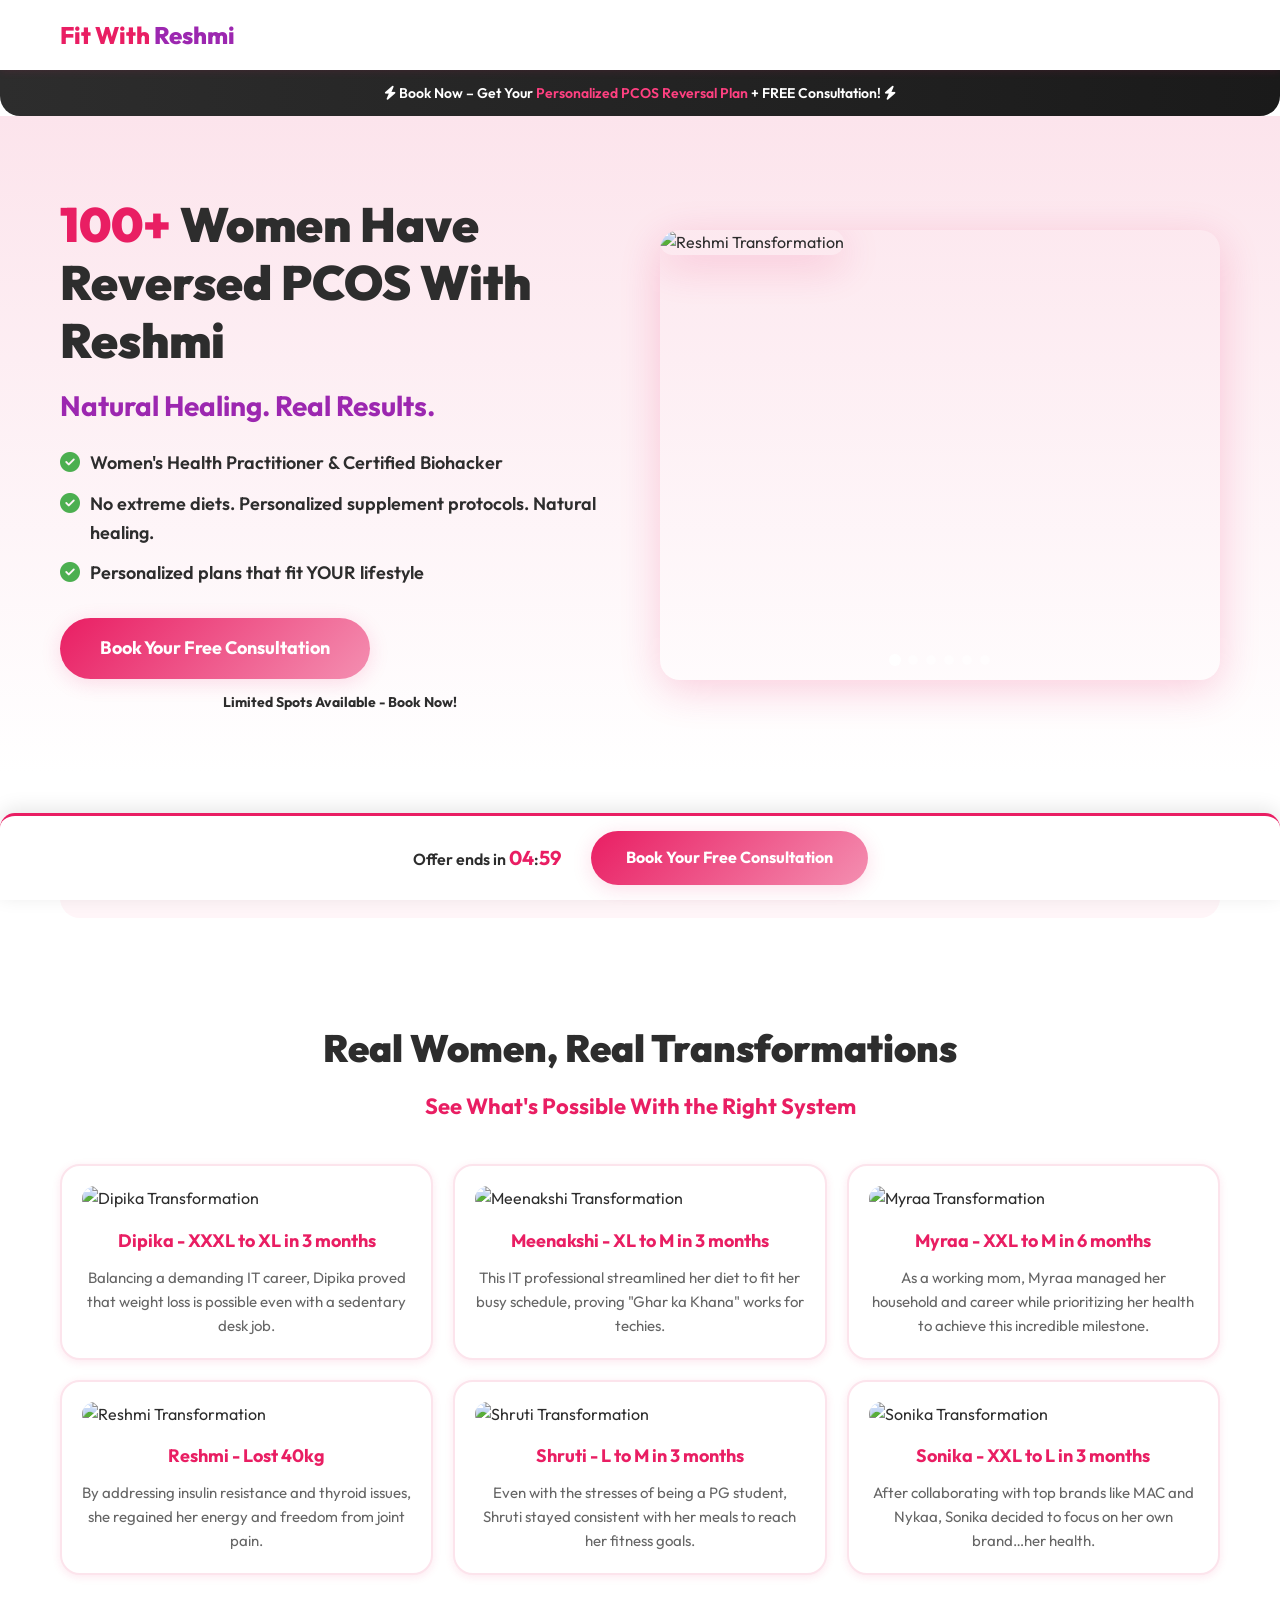
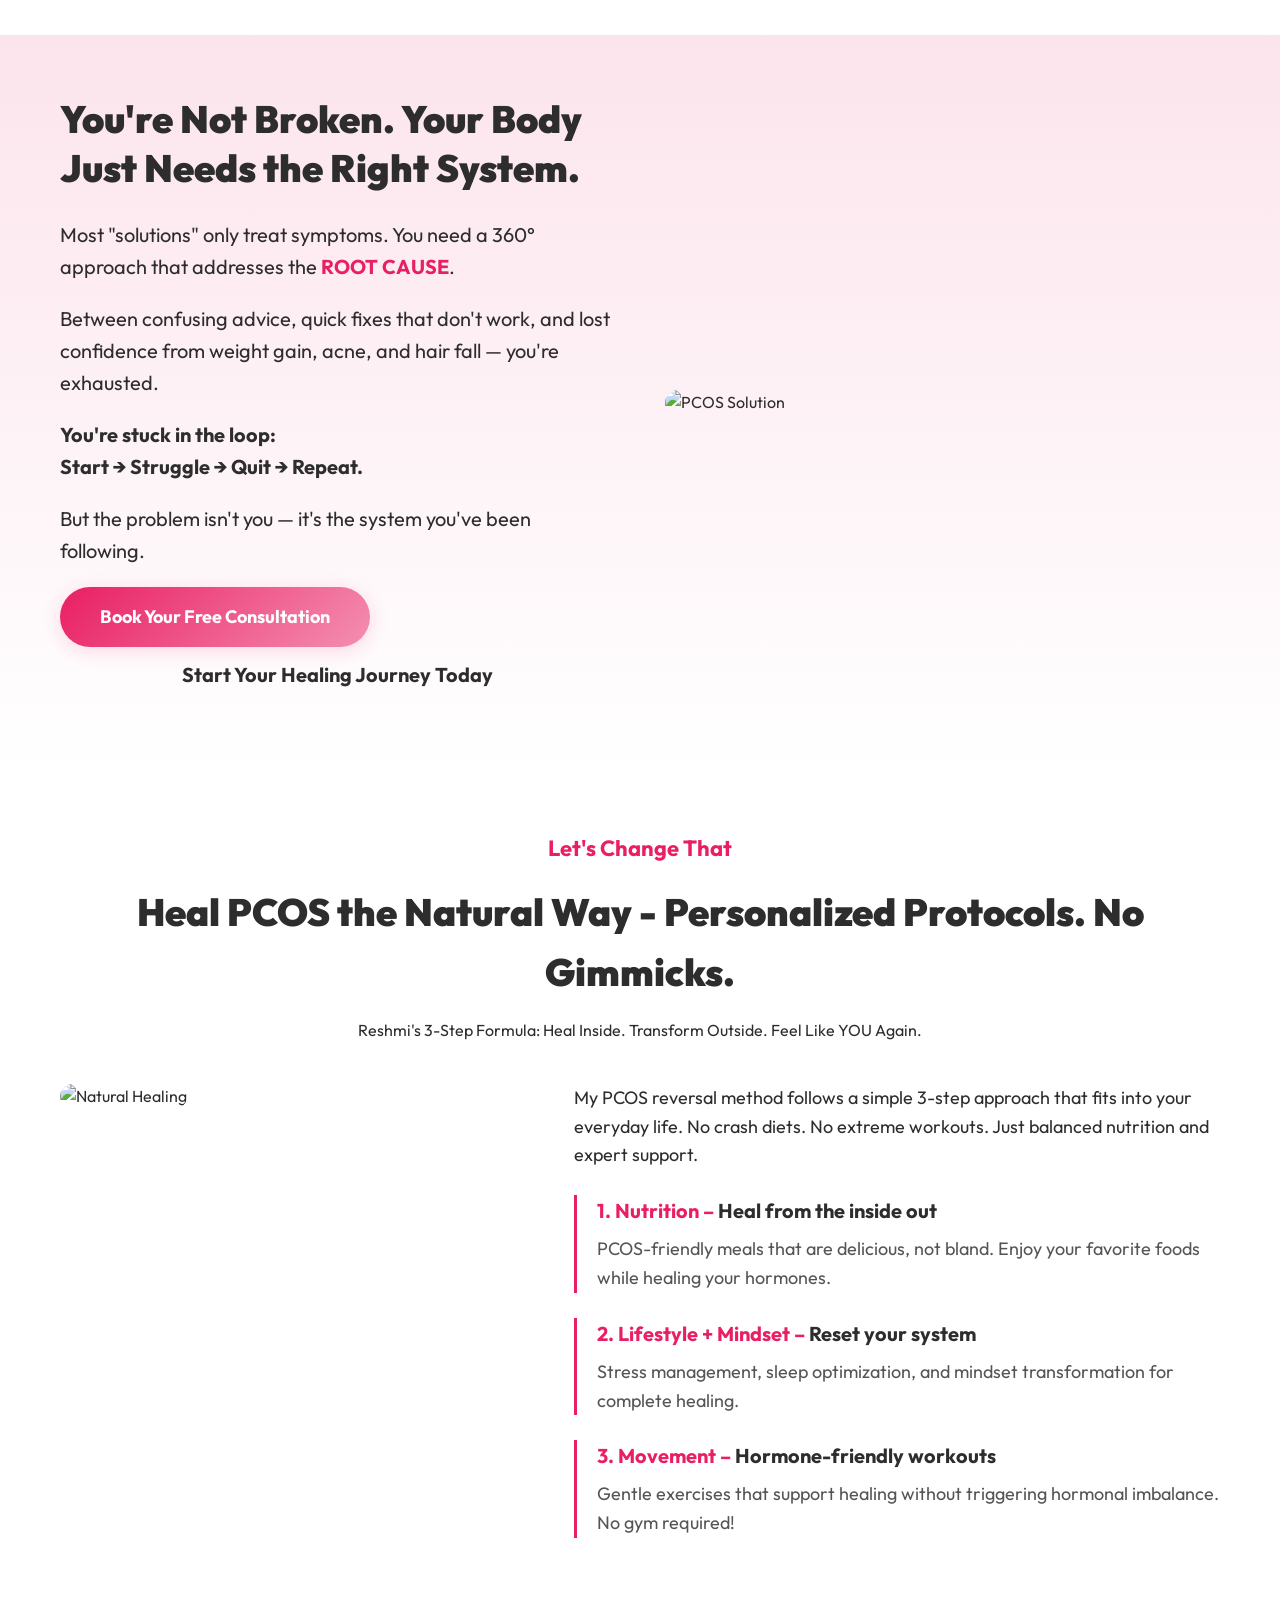
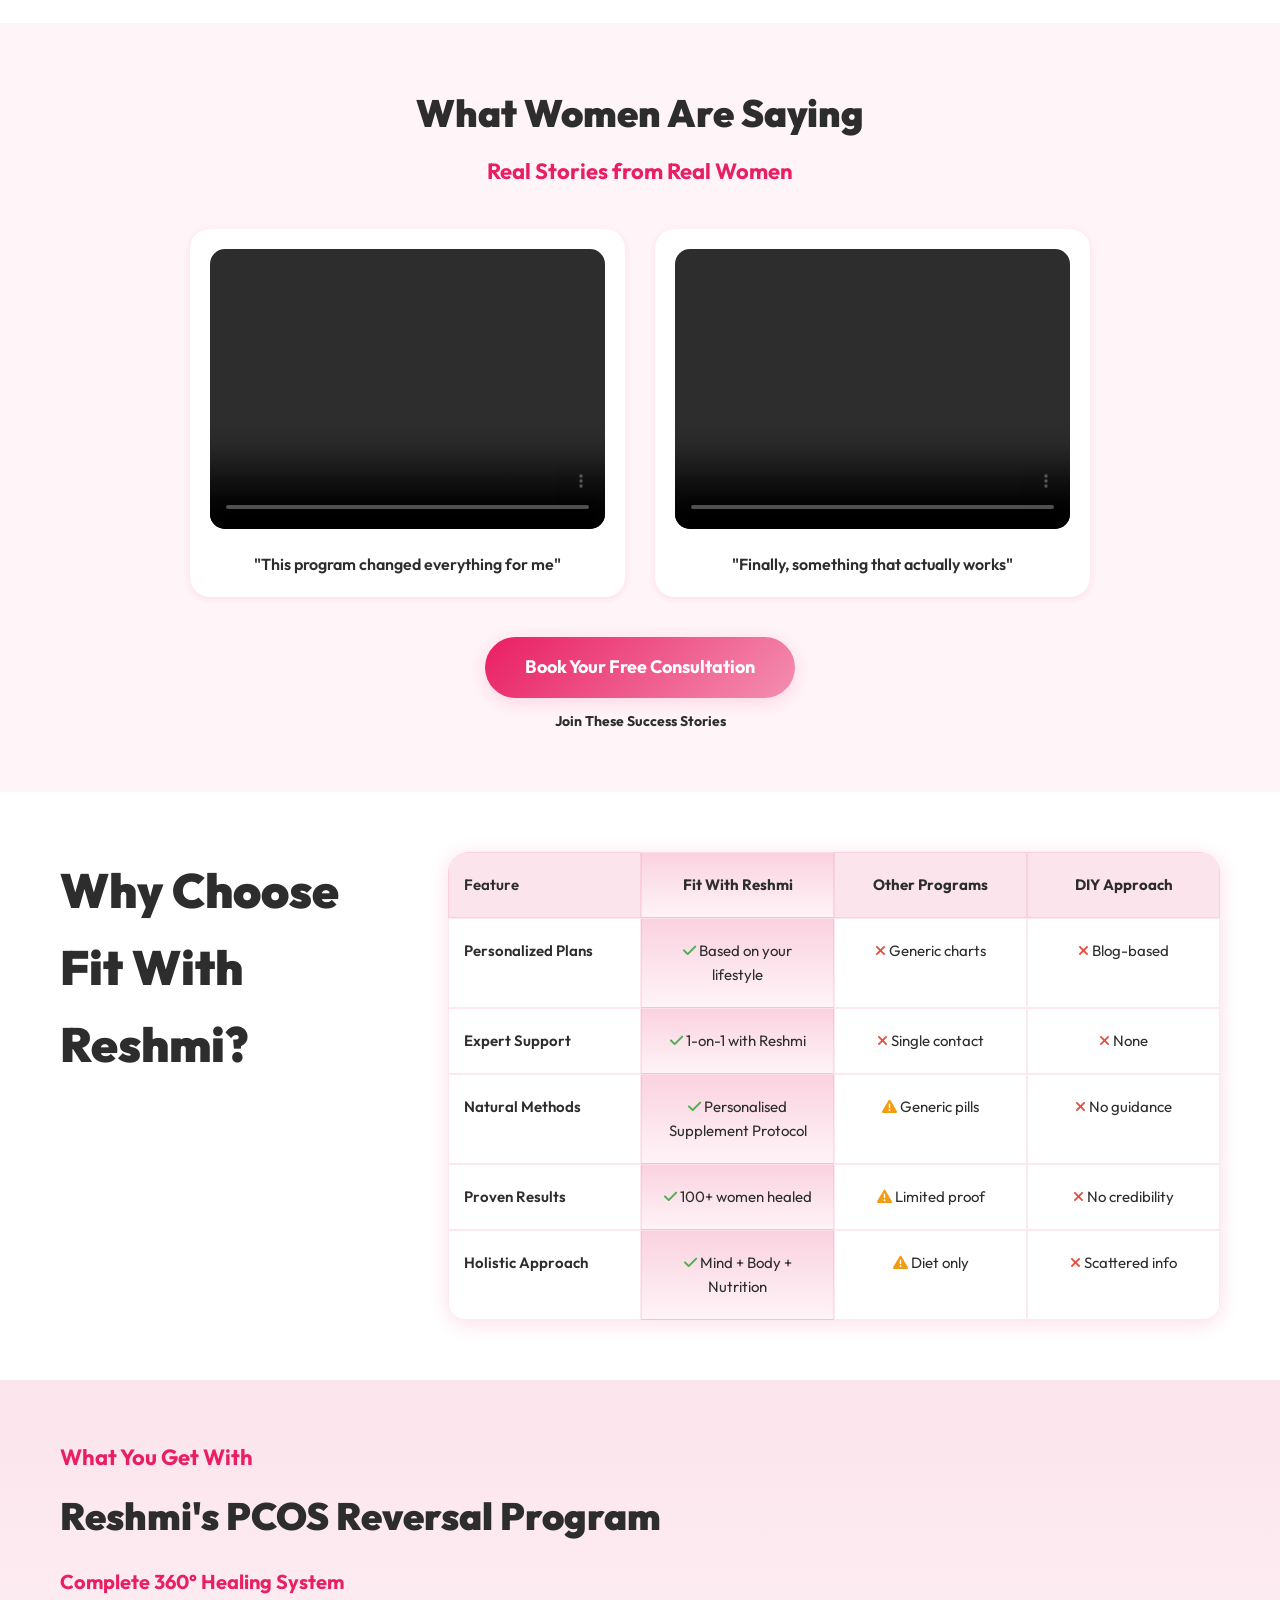
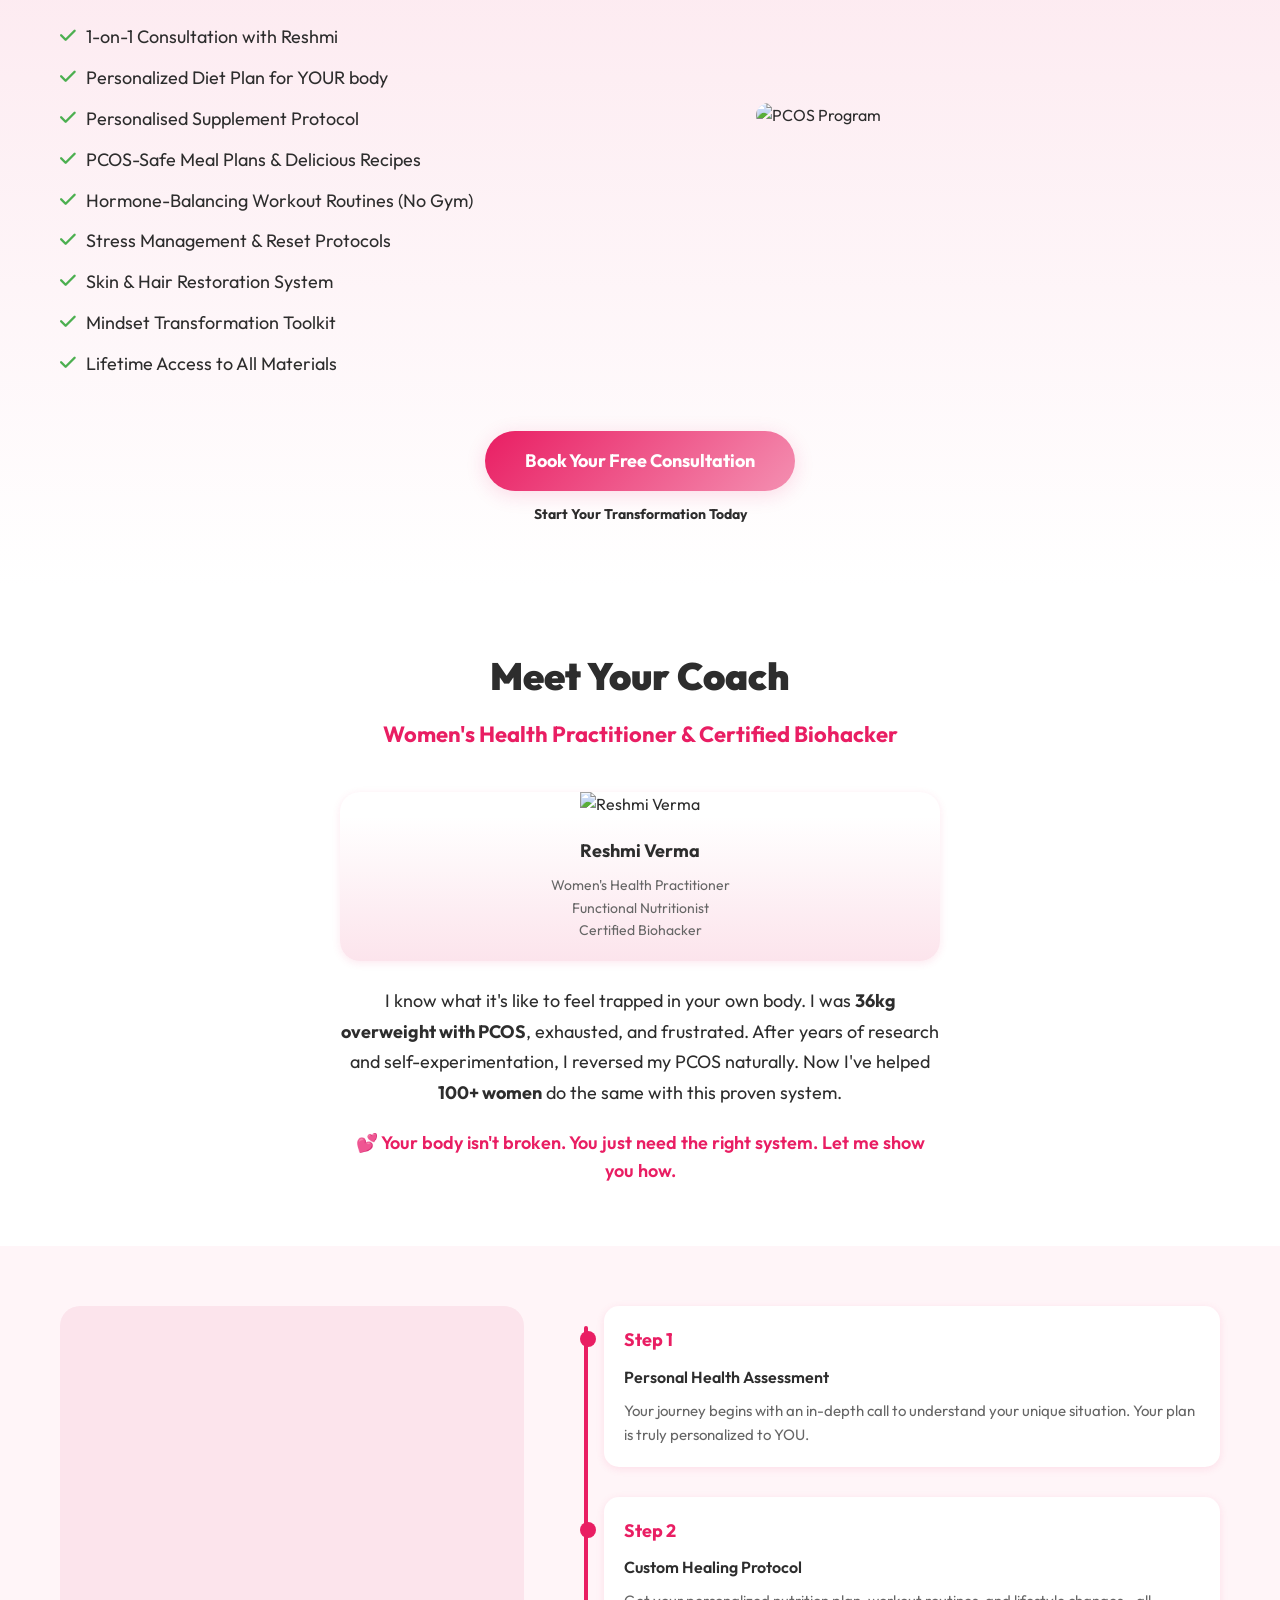
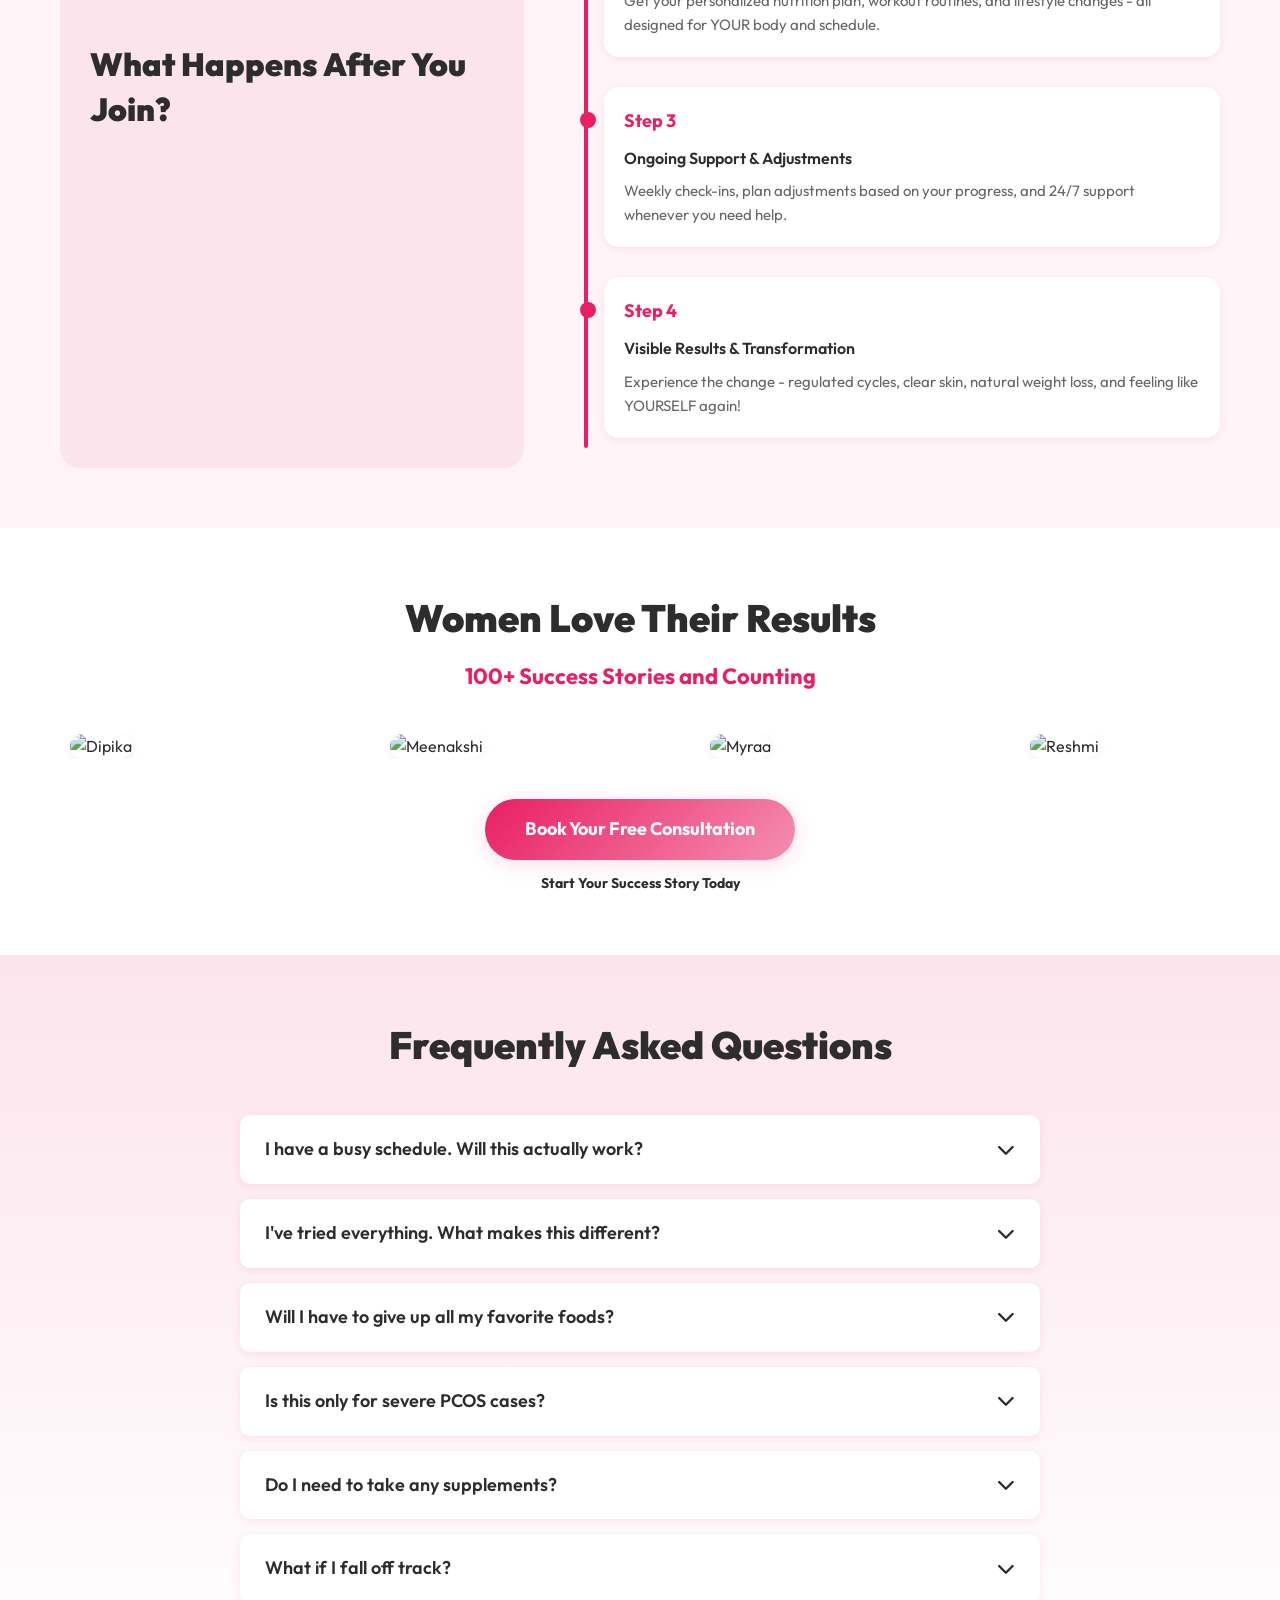
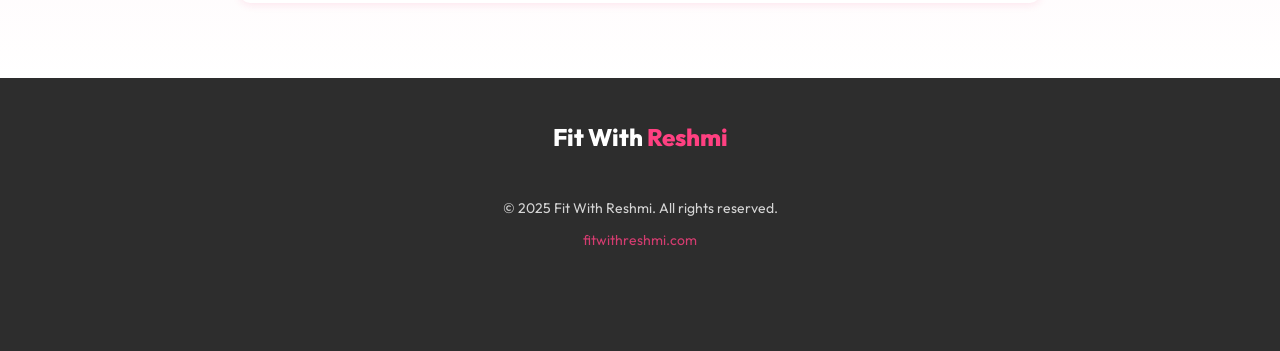
==== commit 9df5b2bb: "Meta Issue Fixed" ====
--- a/frontend/public/index.html
+++ b/frontend/public/index.html
@@ -1161,7 +1161,7 @@
                     </ul>
 
                     <a href="https://rzp.io/rzp/UtkwSGV4" class="primary-btn shake-btn" data-testid="hero-cta-btn">
-                        head
+                        Book Your Free Consultation
                     </a>
                     <p class="cta-subtext">Limited Spots Available - Book Now!</p>
                 </div>
@@ -1258,7 +1258,7 @@
                     <p>But the problem isn't you — it's the system you've been following.</p>
                     
                     <a href="https://rzp.io/rzp/UtkwSGV4" class="primary-btn shake-btn" data-testid="problem-cta-btn">
-                        </head>
+                        Book Your Free Consultation
                     </a>
                     <p class="cta-subtext">Start Your Healing Journey Today</p>
                 </div>
@@ -1327,7 +1327,7 @@
             
             <div style="text-align: center; margin-top: 40px;">
                 <a href="https://rzp.io/rzp/UtkwSGV4" class="primary-btn shake-btn" data-testid="testimonial-cta-btn">
-                    </head>
+                   Book Your Free Consultation
                 </a>
                 <p class="cta-subtext">Join These Success Stories</p>
             </div>
@@ -1712,10 +1712,6 @@
         initHeroSlider('heroSlider', 'heroDots');
         initHeroSlider('mobileHeroSlider', 'mobileDots');
 
-// ==========================
-// META PIXEL LEAD TRACKING
-// ==========================
-
 document.addEventListener("DOMContentLoaded", function () {
     
     const consultationButtons = document.querySelectorAll(
@@ -1728,17 +1724,23 @@
     );
 
     consultationButtons.forEach(function(button) {
-        button.addEventListener("click", function() {
+        button.addEventListener("click", function(e) {
+
+            e.preventDefault(); // stop instant redirect
+            const url = this.href;
 
             if (typeof fbq !== 'undefined') {
-                fbq('track', 'Lead');
-            }
-
+                fbq('track', 'Lead', {}, {
+                    eventID: 'lead_' + Date.now()
+                });
+            }
+
+            setTimeout(function() {
+                window.location.href = url;
+            }, 500); // wait 500ms then redirect
         });
     });
-
 });
 </script>
-    </script>
 </body>
 </html>
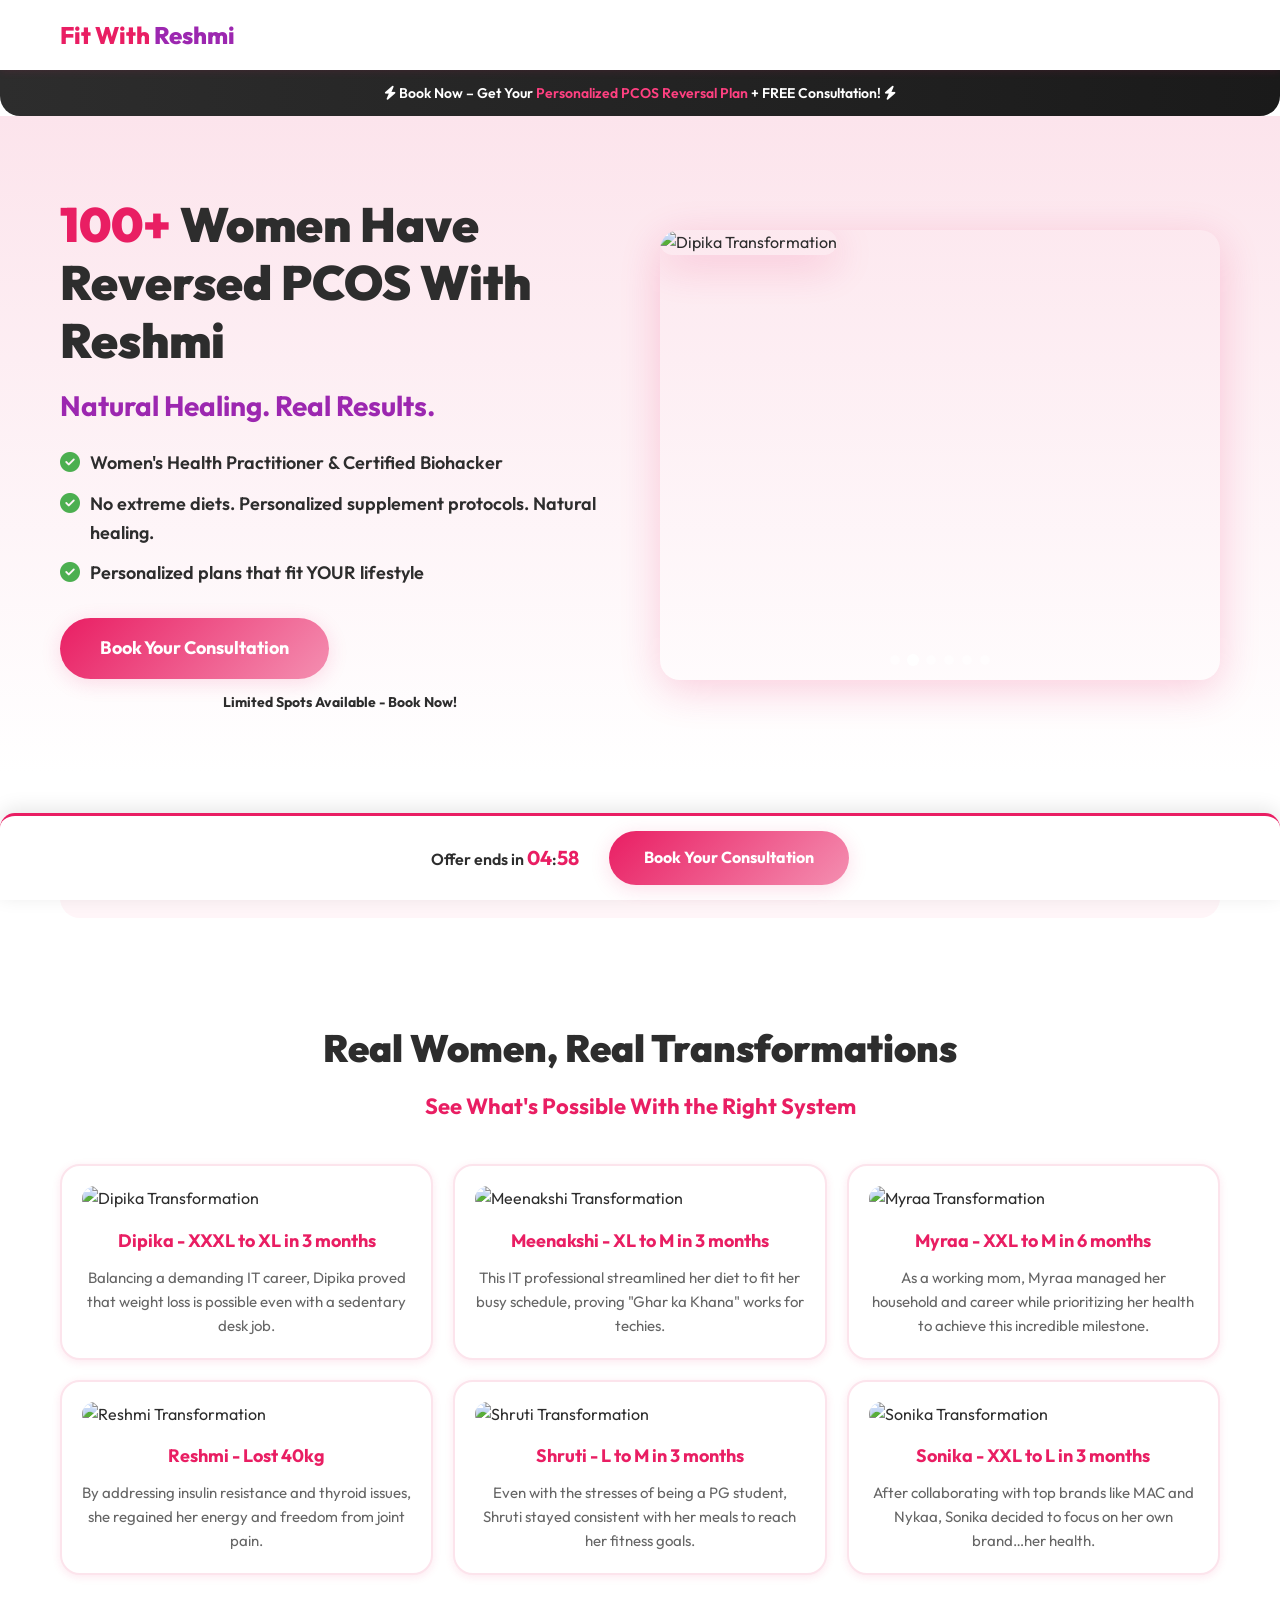
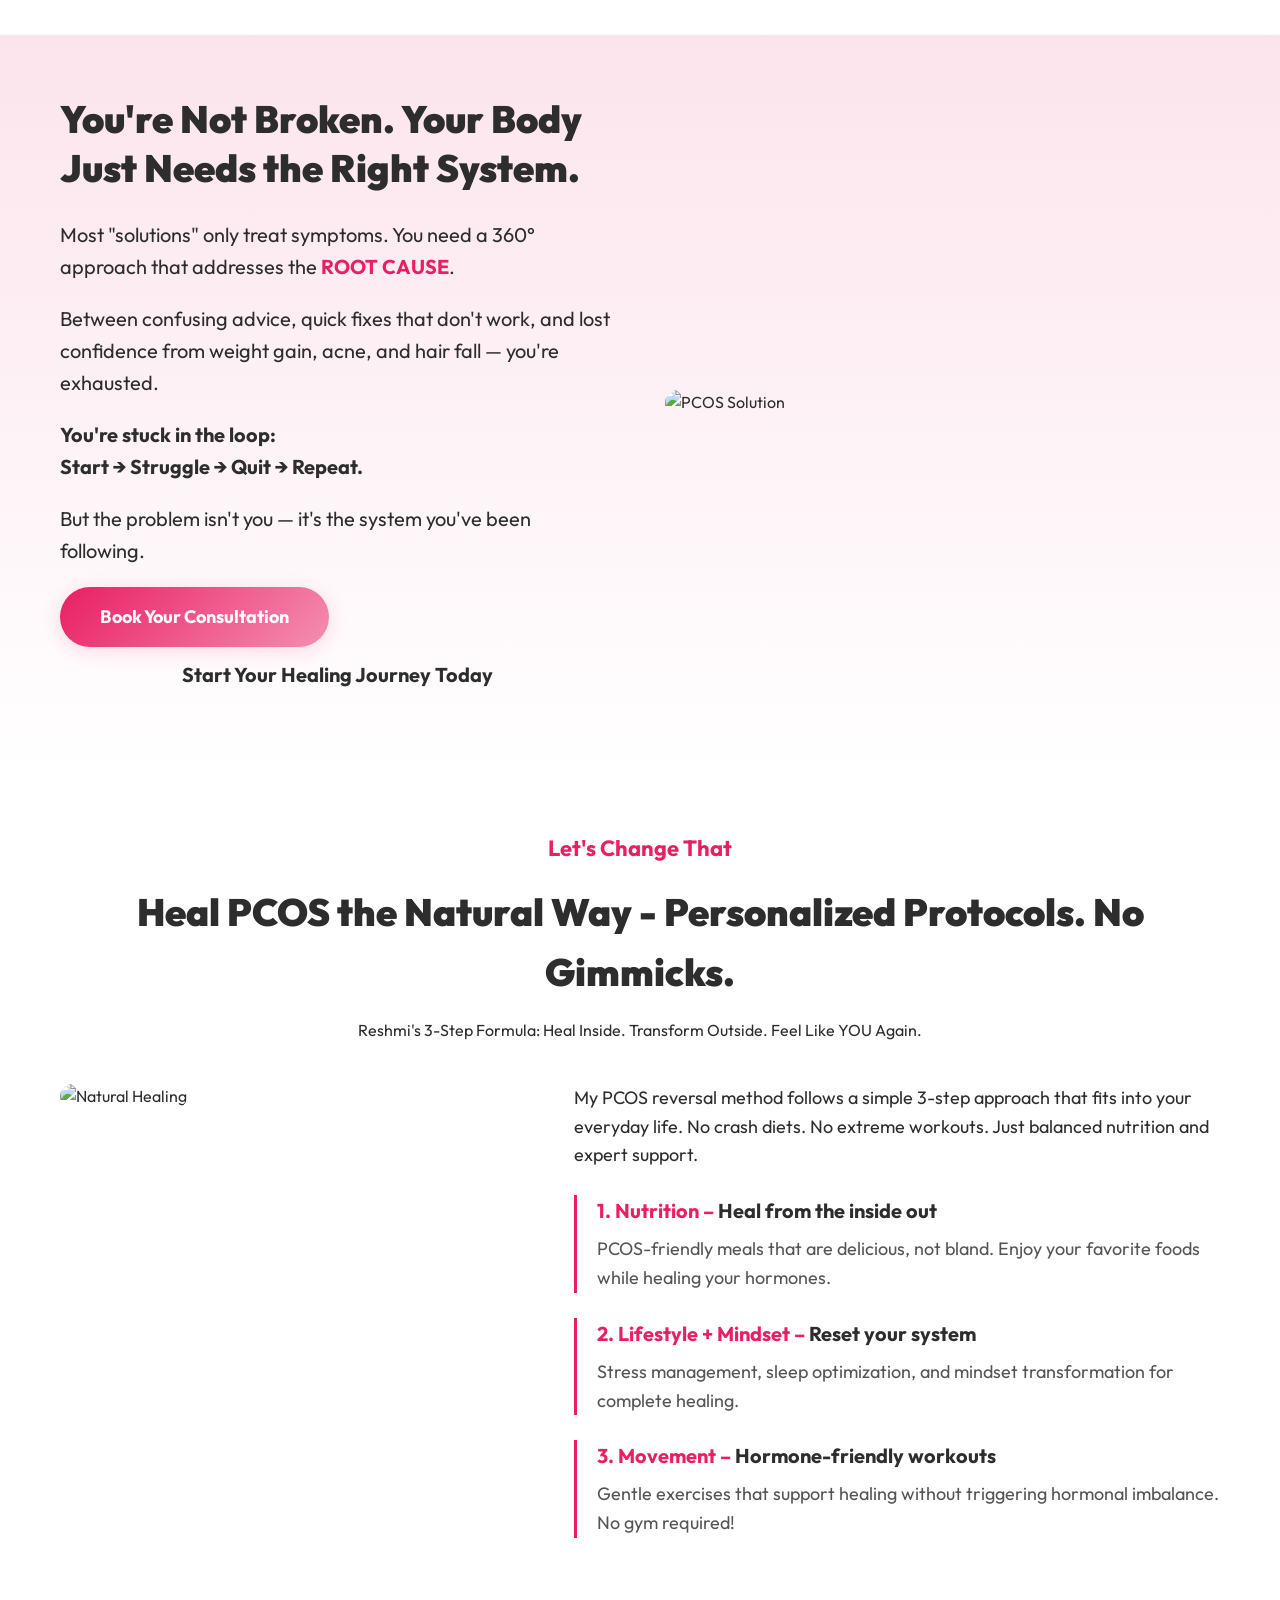
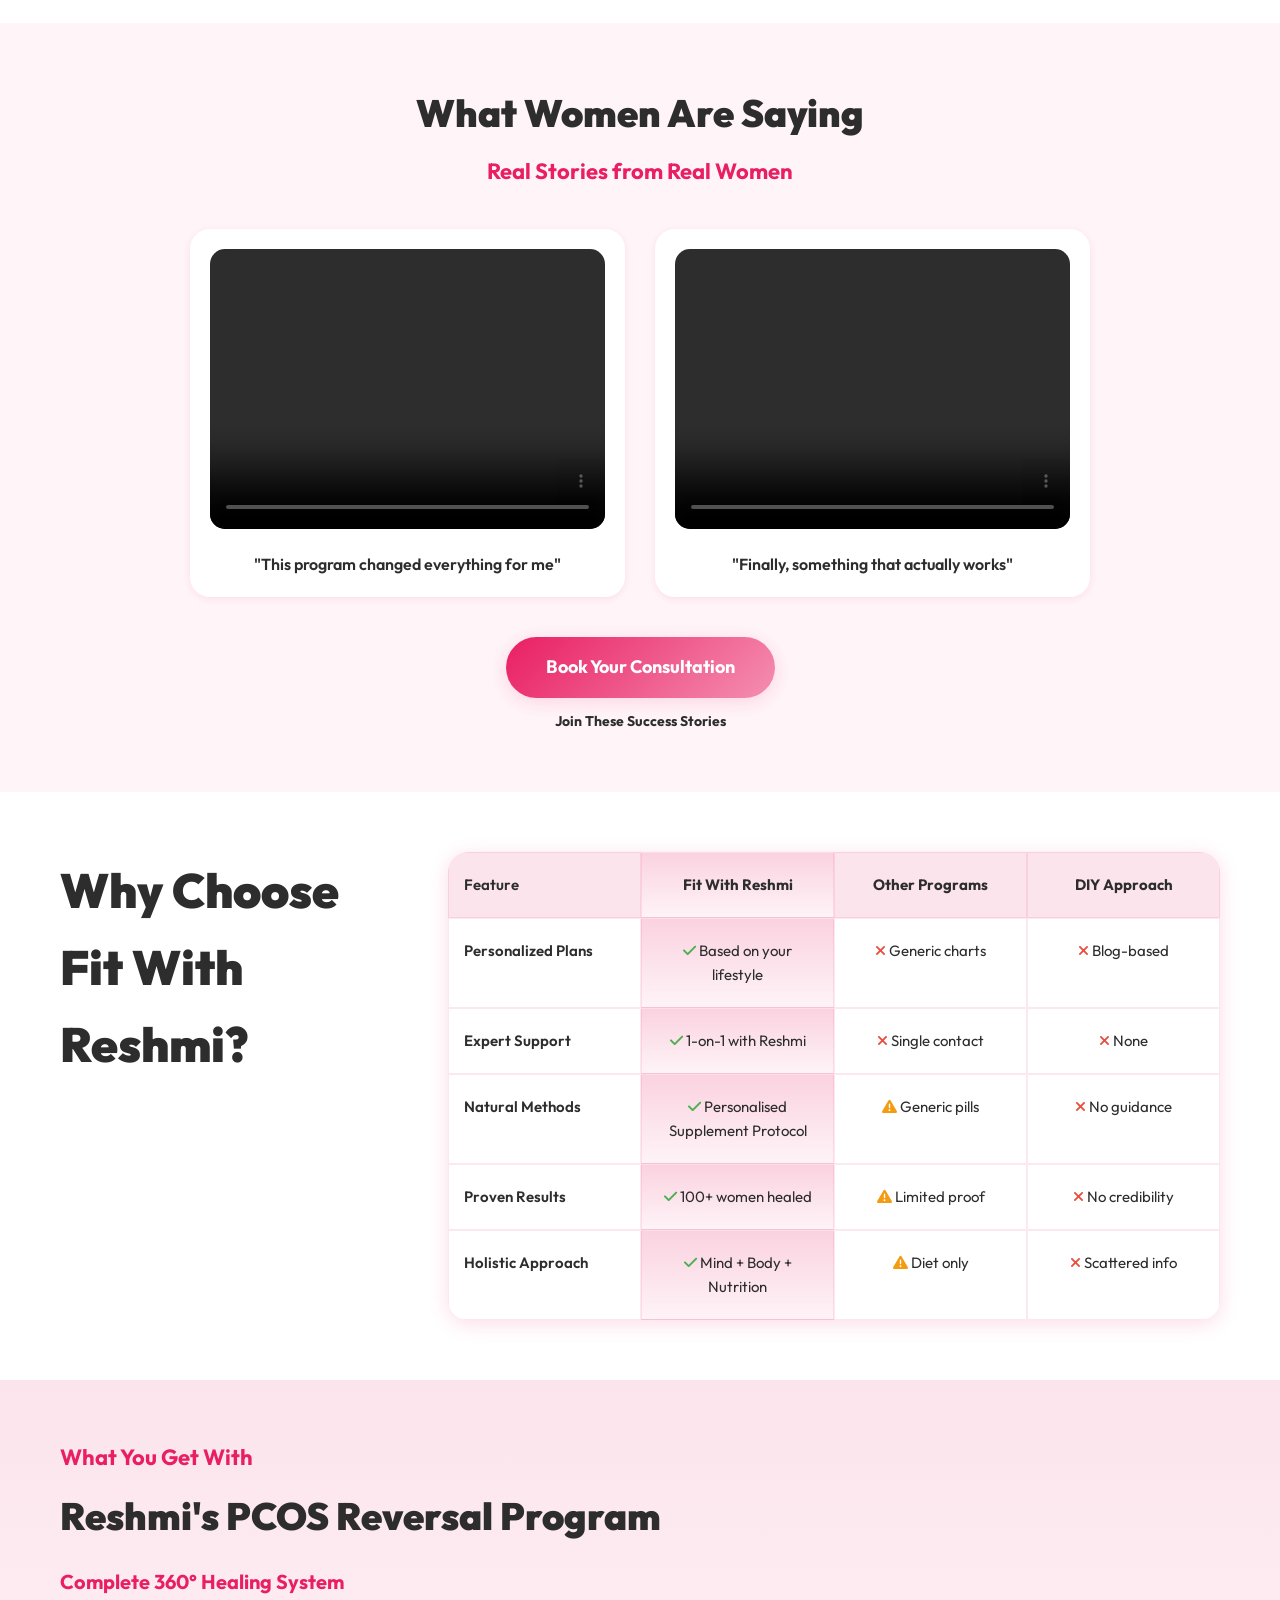
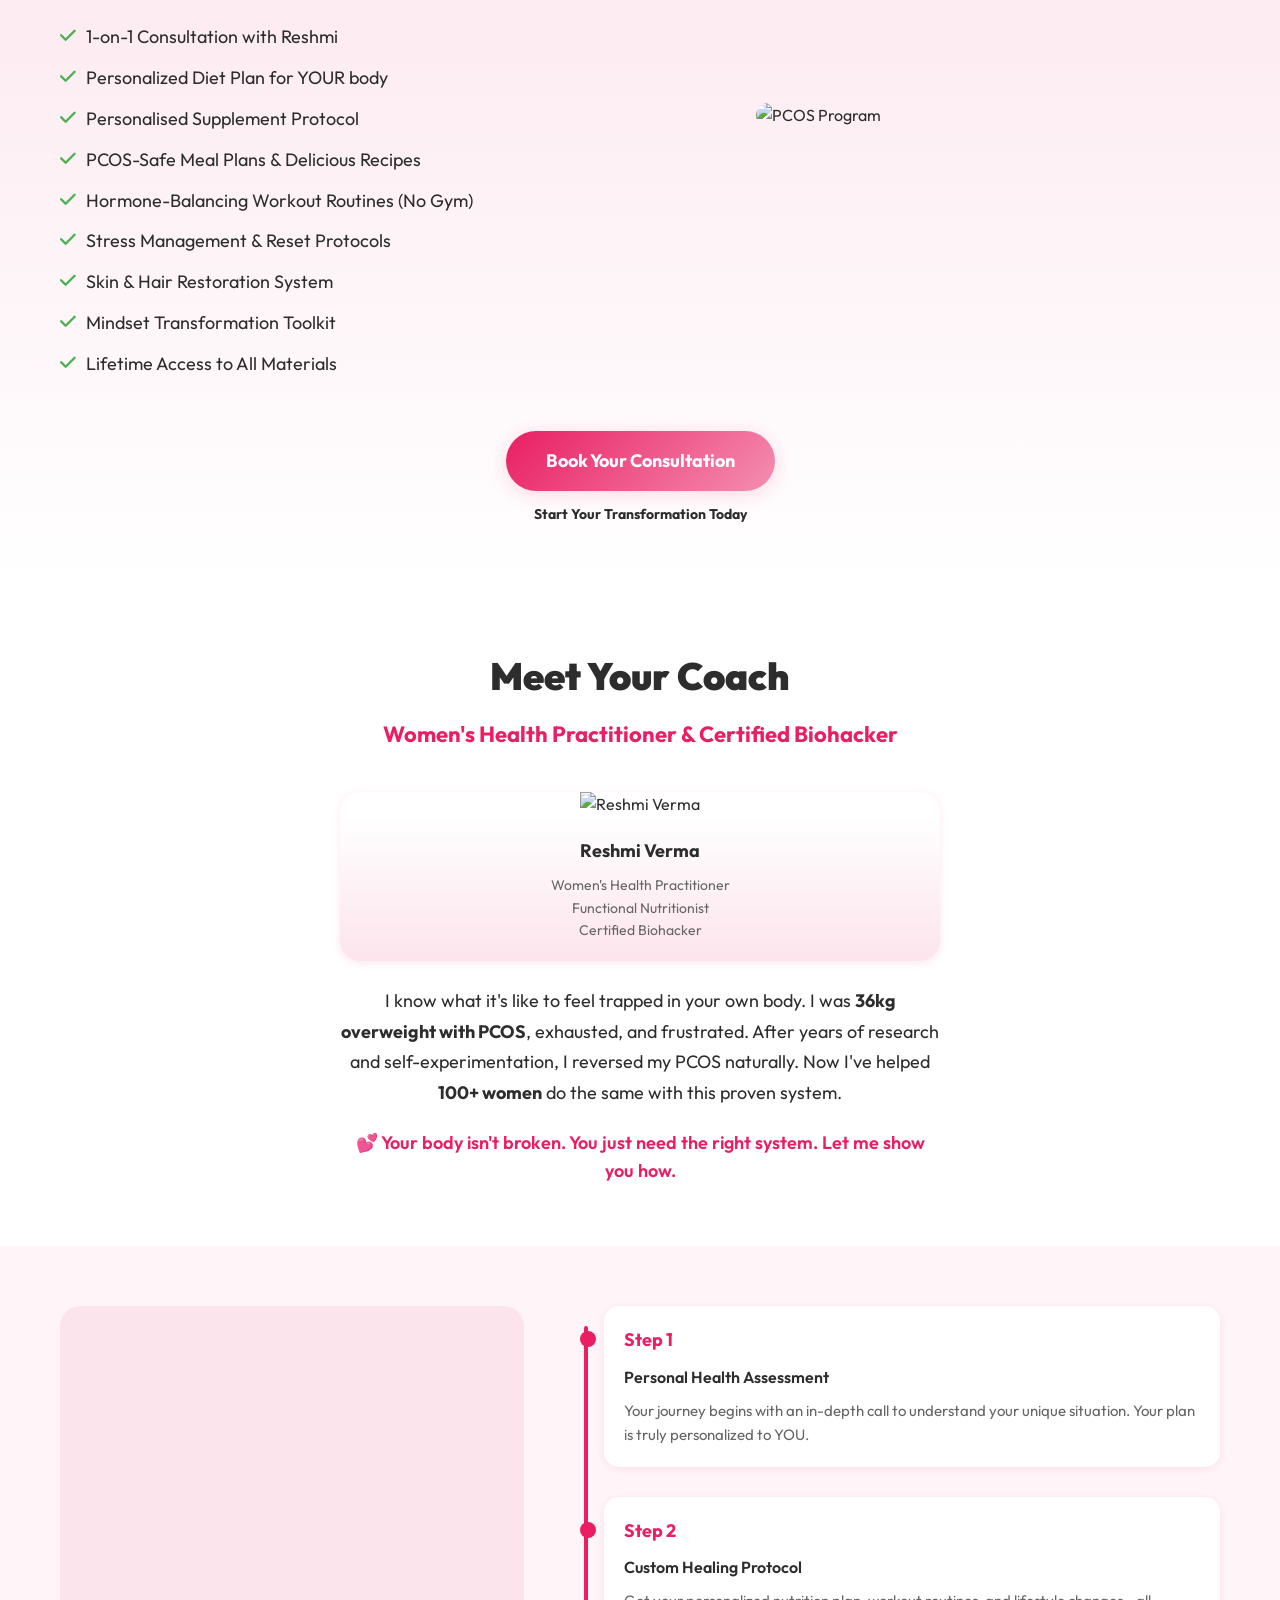
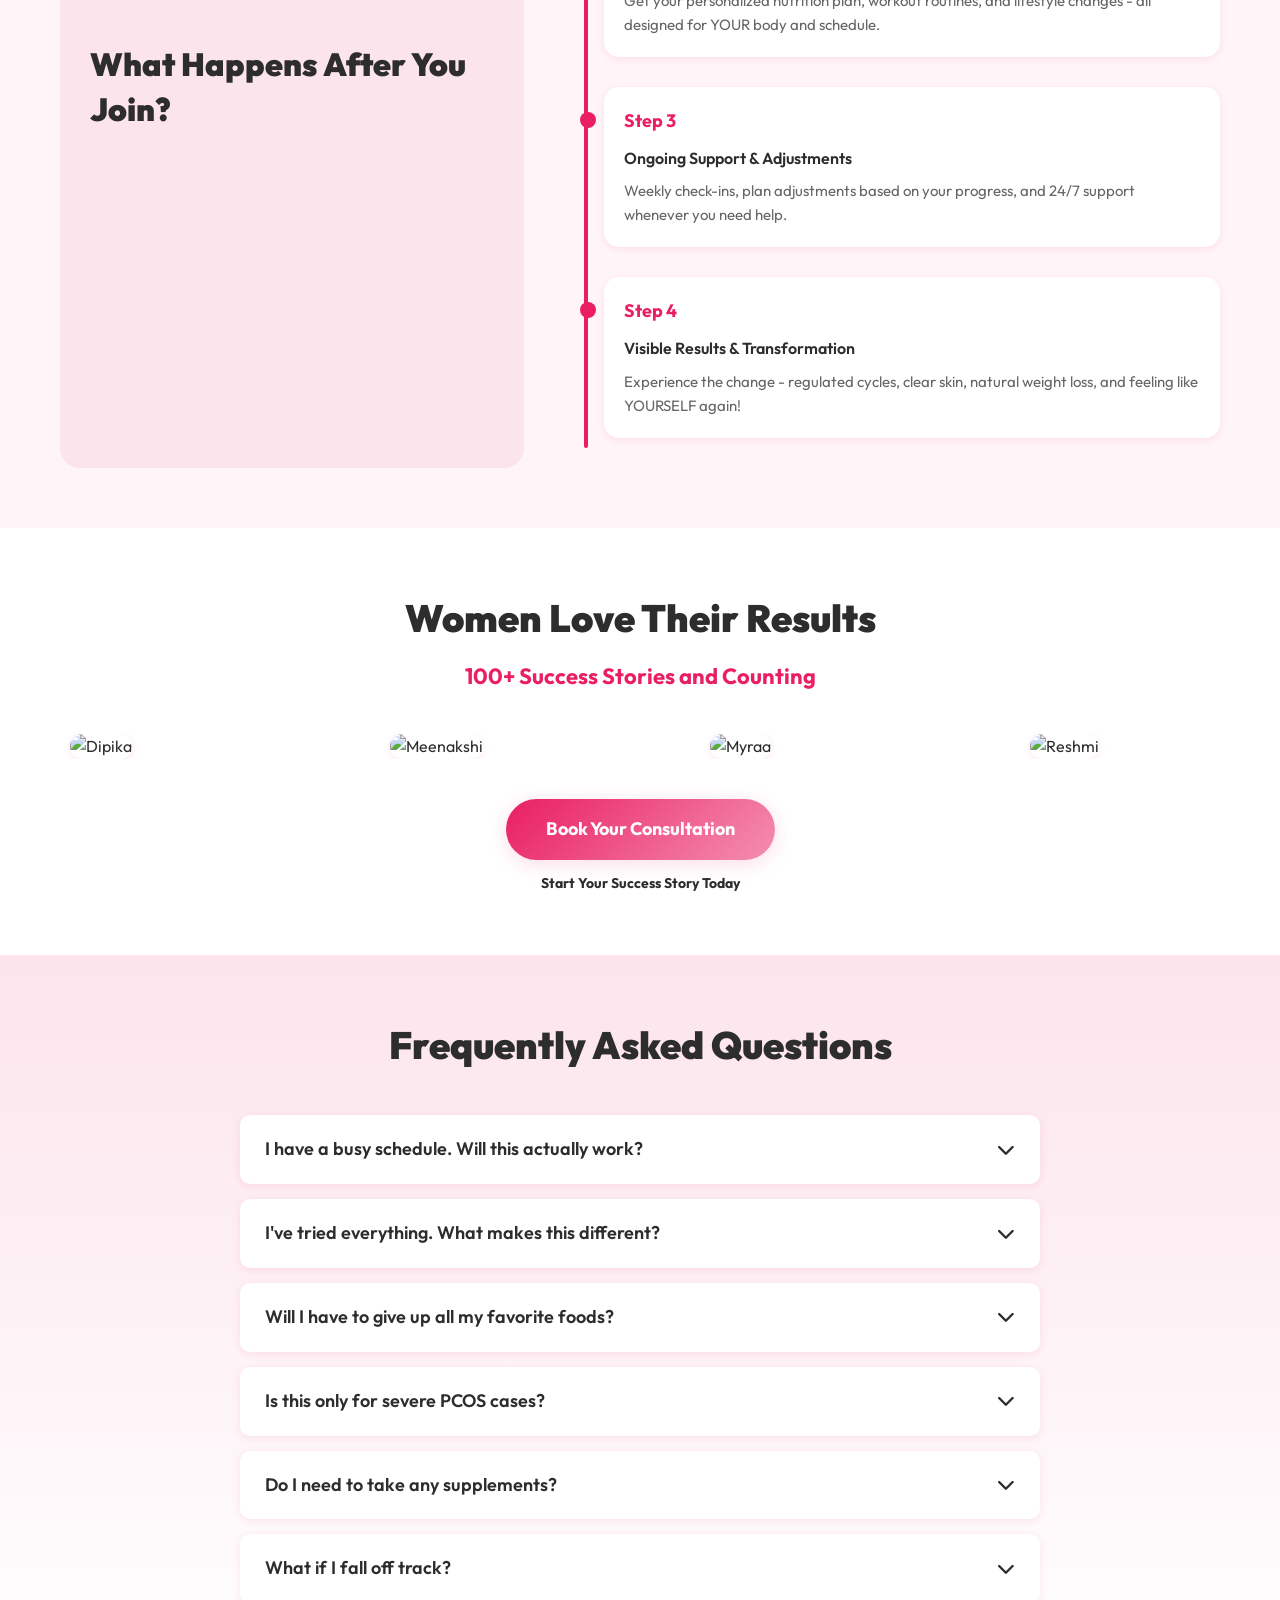
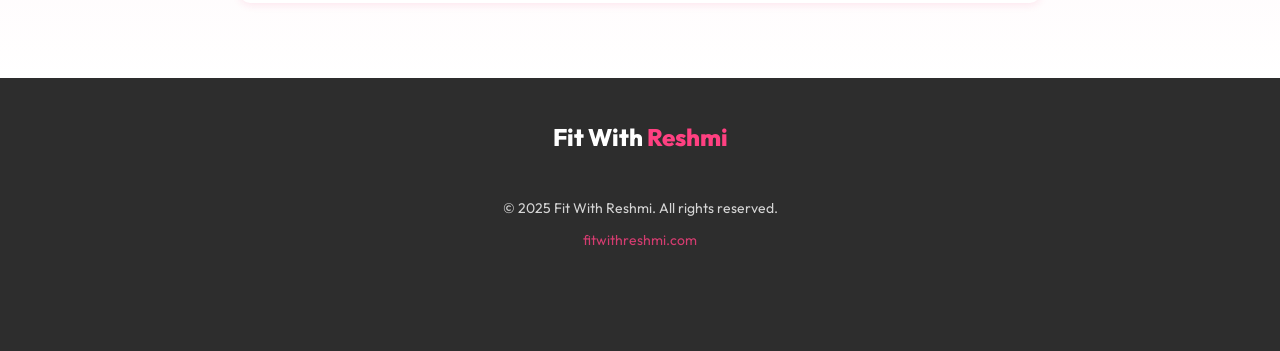
==== commit dac4b839: "Text Change" ====
--- a/frontend/public/index.html
+++ b/frontend/public/index.html
@@ -5,7 +5,7 @@
     <meta name="viewport" content="width=device-width, initial-scale=1.0">
     <meta name="robots" content="noindex, nofollow">
     <title>Fit With Reshmi | PCOS Reversal & Women's Health</title>
-    <meta name="description" content="Join 100+ women who reversed PCOS naturally with Fit With Reshmi! Personalized plans, no extreme diets - just home-cooked food. Book your free consultation now!">
+    <meta name="description" content="Join 100+ women who reversed PCOS naturally with Fit With Reshmi! Personalized plans, no extreme diets - just home-cooked food. Book Your Consultation!">
     
     <!-- Fonts -->
     <link rel="preconnect" href="https://fonts.googleapis.com">
@@ -1161,7 +1161,7 @@
                     </ul>
 
                     <a href="https://rzp.io/rzp/UtkwSGV4" class="primary-btn shake-btn" data-testid="hero-cta-btn">
-                        Book Your Free Consultation
+                        Book Your Consultation
                     </a>
                     <p class="cta-subtext">Limited Spots Available - Book Now!</p>
                 </div>
@@ -1258,7 +1258,7 @@
                     <p>But the problem isn't you — it's the system you've been following.</p>
                     
                     <a href="https://rzp.io/rzp/UtkwSGV4" class="primary-btn shake-btn" data-testid="problem-cta-btn">
-                        Book Your Free Consultation
+                        Book Your Consultation
                     </a>
                     <p class="cta-subtext">Start Your Healing Journey Today</p>
                 </div>
@@ -1327,7 +1327,7 @@
             
             <div style="text-align: center; margin-top: 40px;">
                 <a href="https://rzp.io/rzp/UtkwSGV4" class="primary-btn shake-btn" data-testid="testimonial-cta-btn">
-                   Book Your Free Consultation
+                   Book Your Consultation
                 </a>
                 <p class="cta-subtext">Join These Success Stories</p>
             </div>
@@ -1411,7 +1411,7 @@
             
             <div style="text-align: center; margin-top: 40px;">
                 <a href="https://rzp.io/rzp/UtkwSGV4" class="primary-btn shake-btn" data-testid="benefits-cta-btn">
-                    Book Your Free Consultation
+                    Book Your Consultation
                 </a>
                 <p class="cta-subtext">Start Your Transformation Today</p>
             </div>
@@ -1520,7 +1520,7 @@
             
             <div style="text-align: center; margin-top: 40px;">
                 <a href="https://rzp.io/rzp/UtkwSGV4" class="primary-btn shake-btn" data-testid="reviews-cta-btn">
-                    Book Your Free Consultation
+                    Book Your Consultation
                 </a>
                 <p class="cta-subtext">Start Your Success Story Today</p>
             </div>
@@ -1609,7 +1609,7 @@
             Offer ends in <span id="minutes">5</span>:<span id="seconds">00</span>
         </div>
         <a href="https://rzp.io/rzp/UtkwSGV4" class="primary-btn sticky-btn shake-btn" data-testid="sticky-cta-btn">
-            Book Your Free Consultation
+            Book Your Consultation
         </a>
     </div>
 
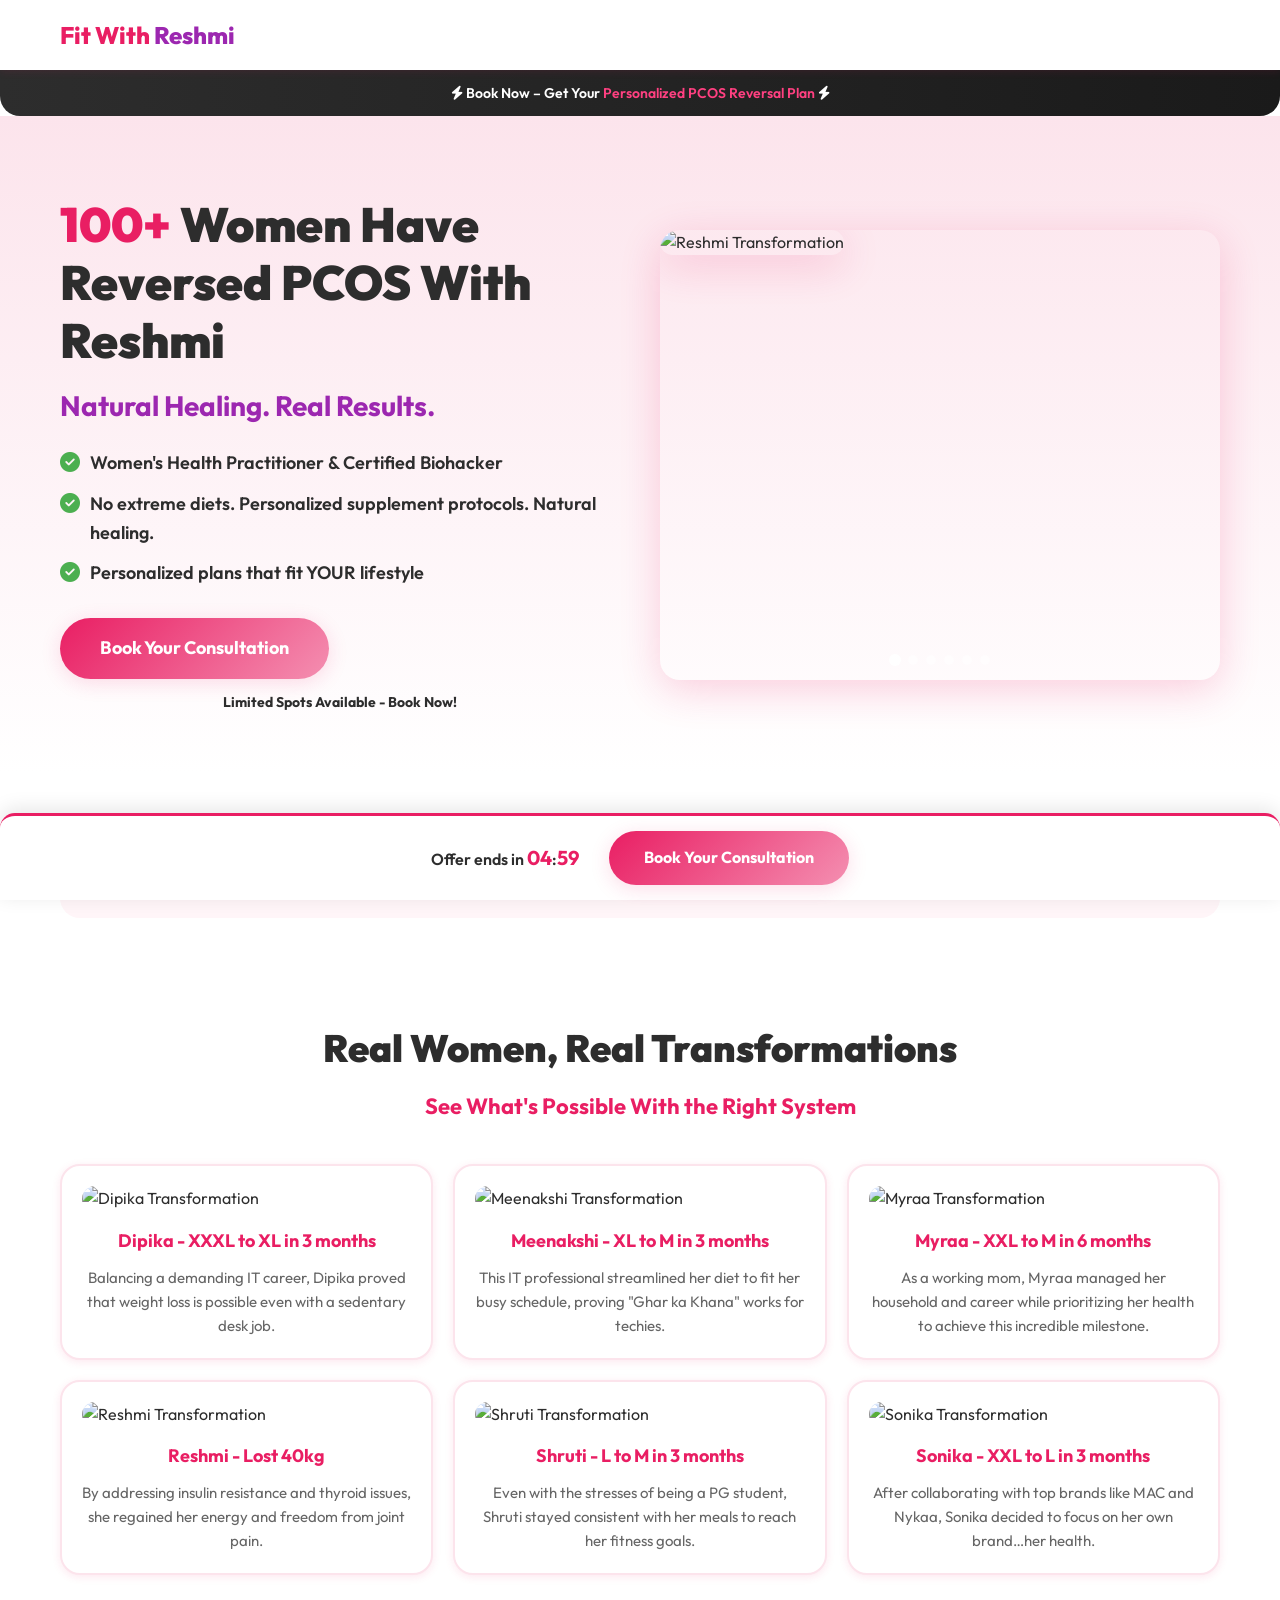
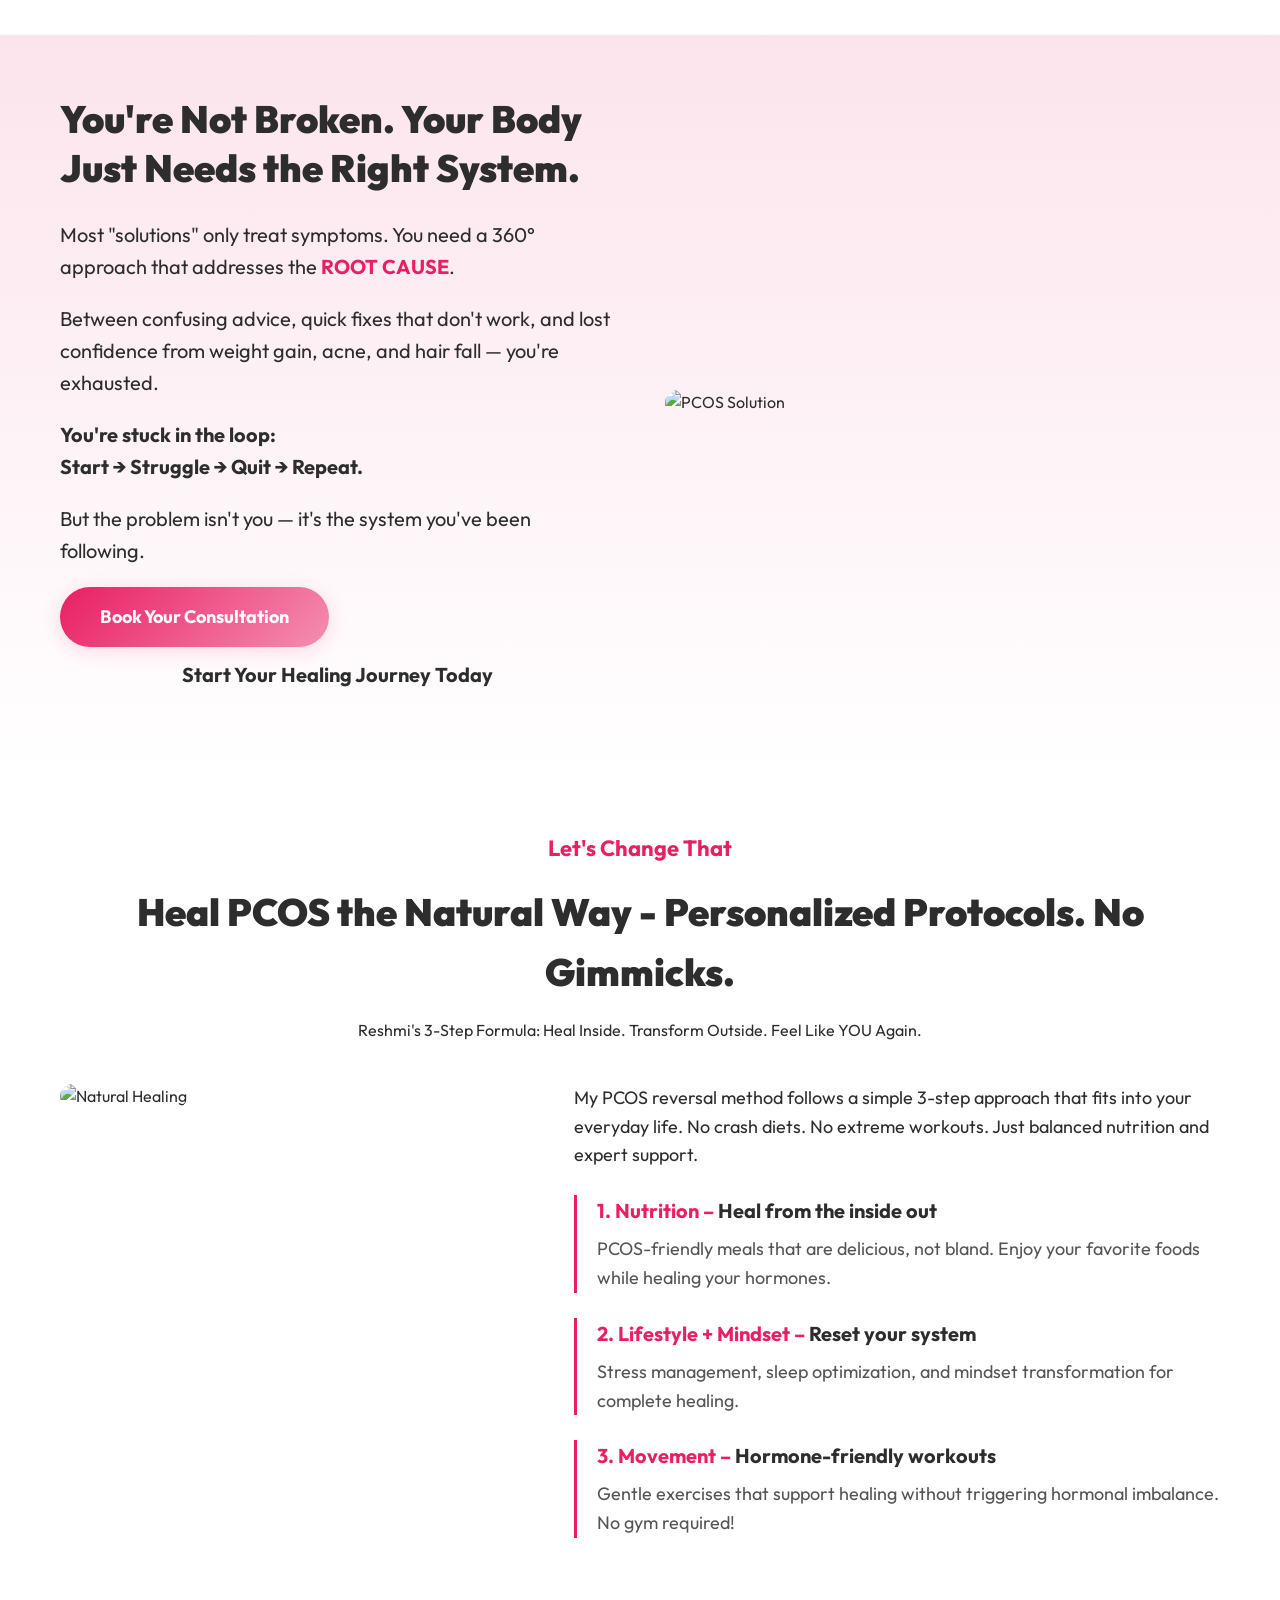
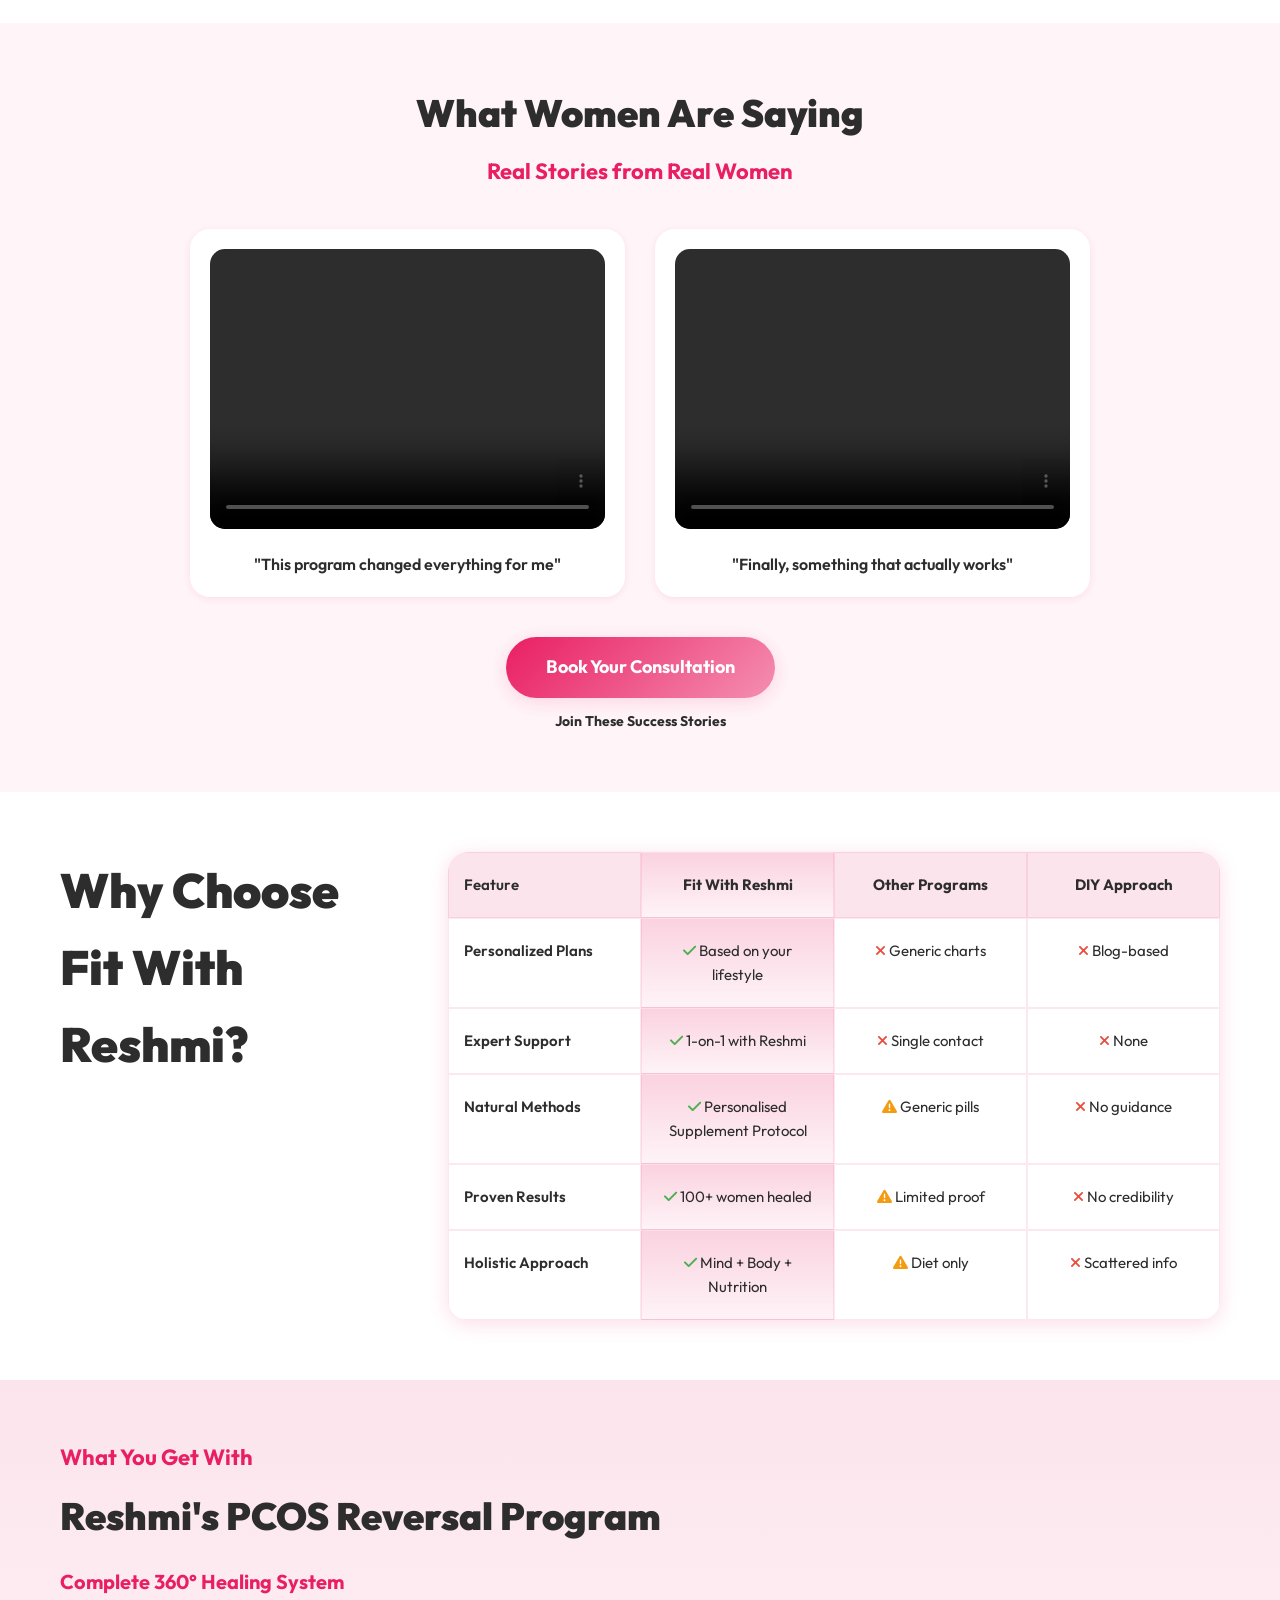
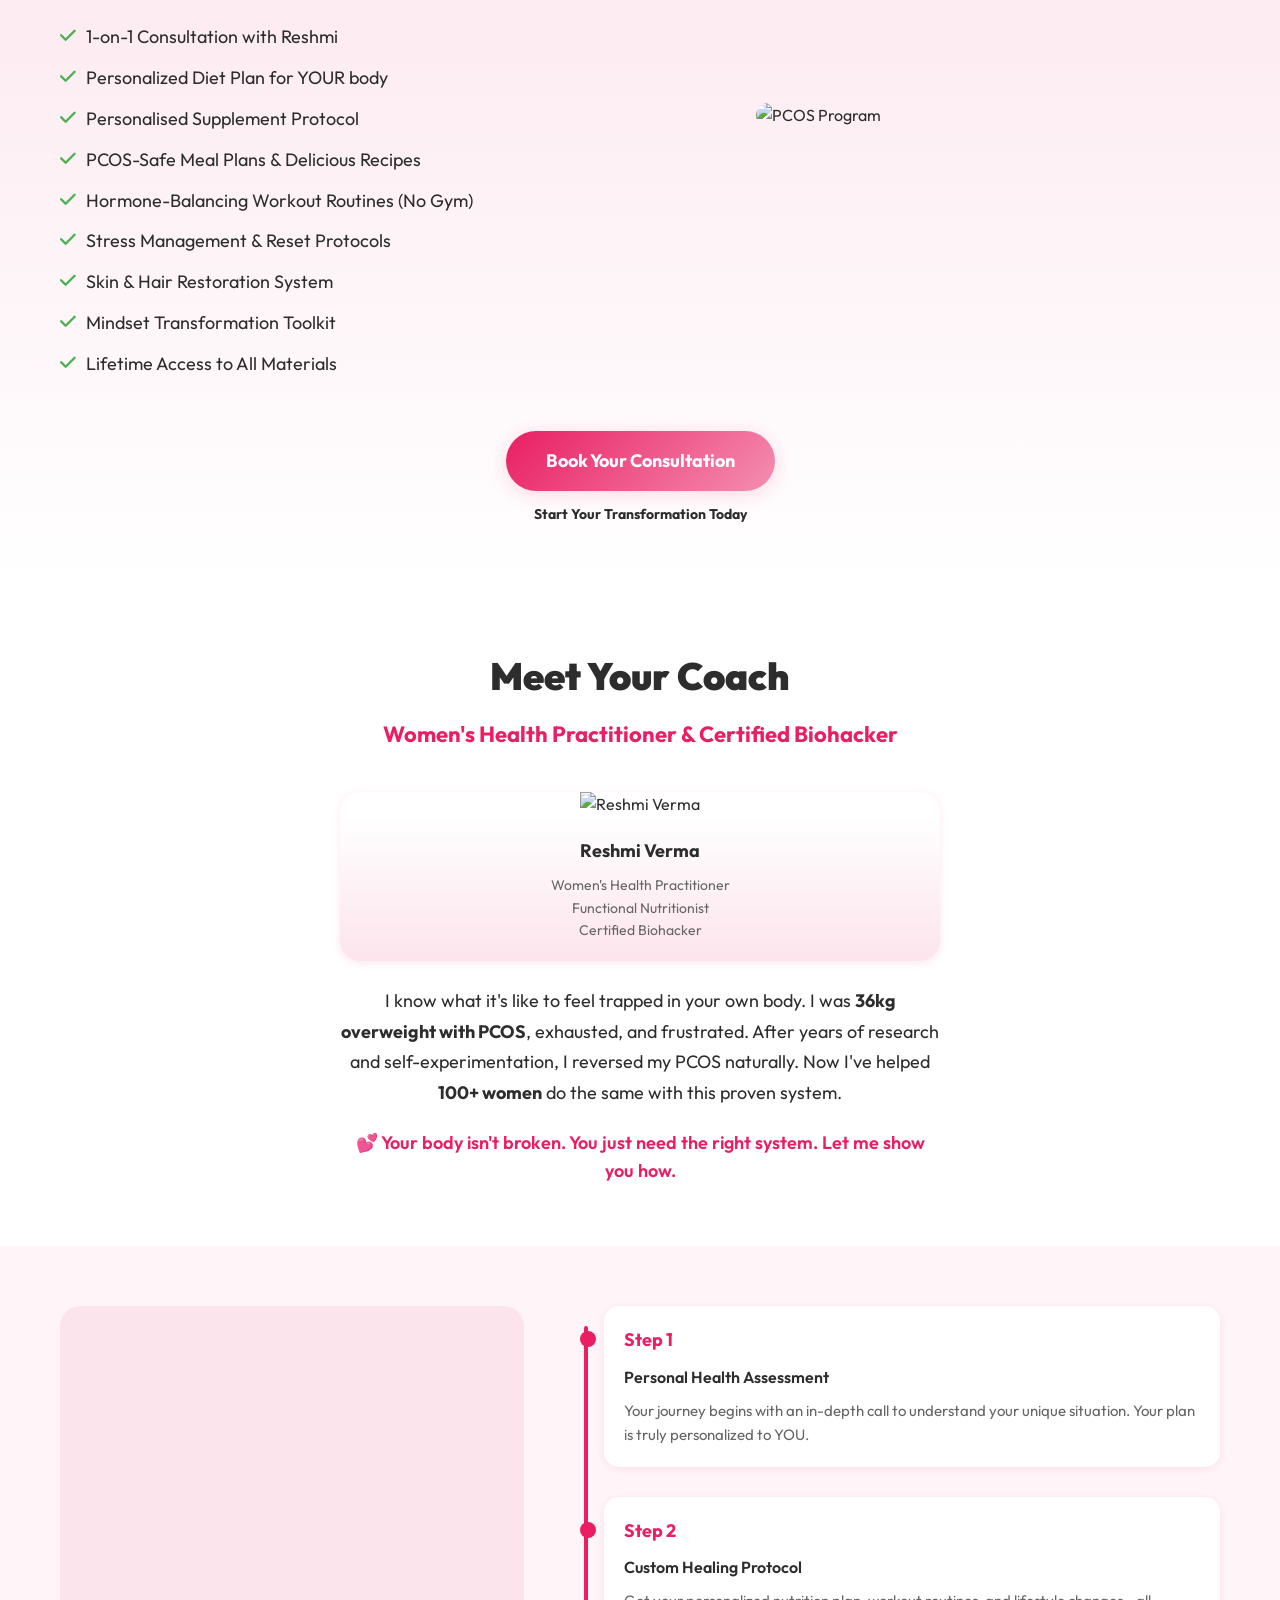
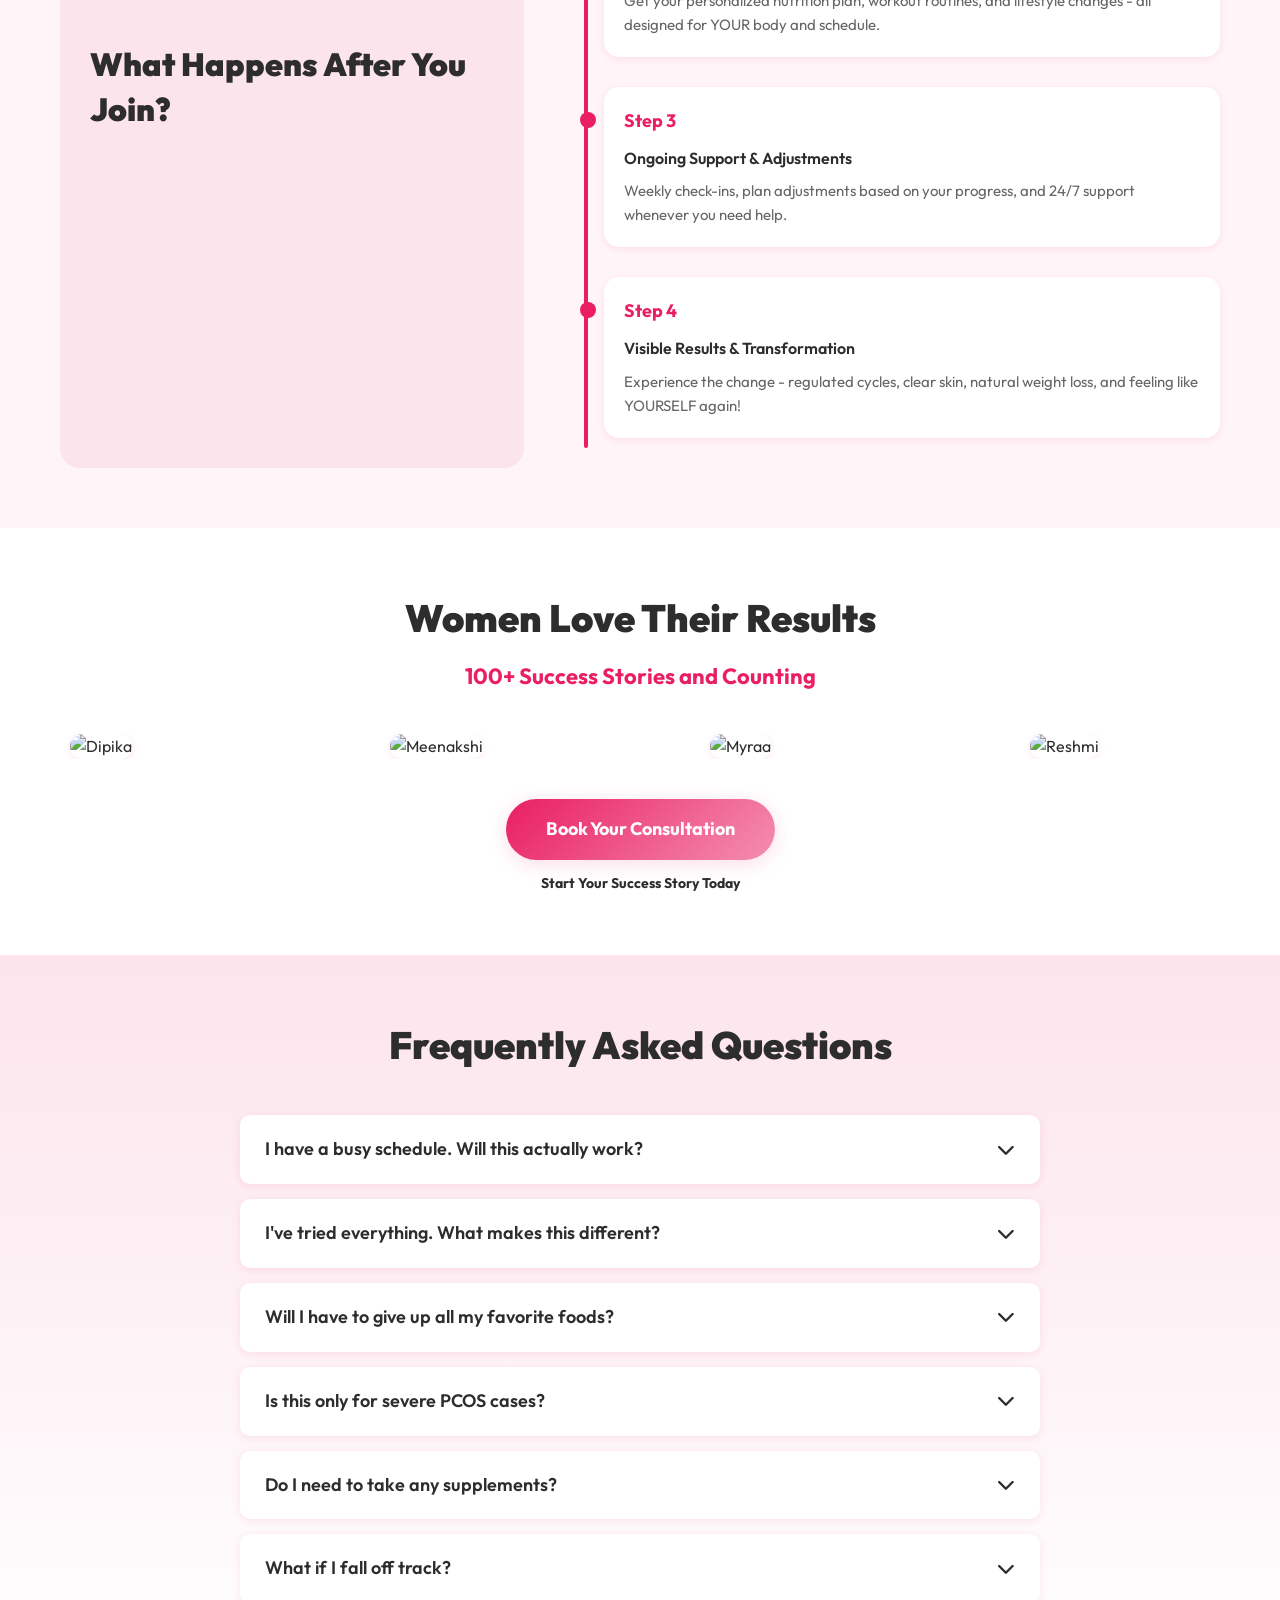
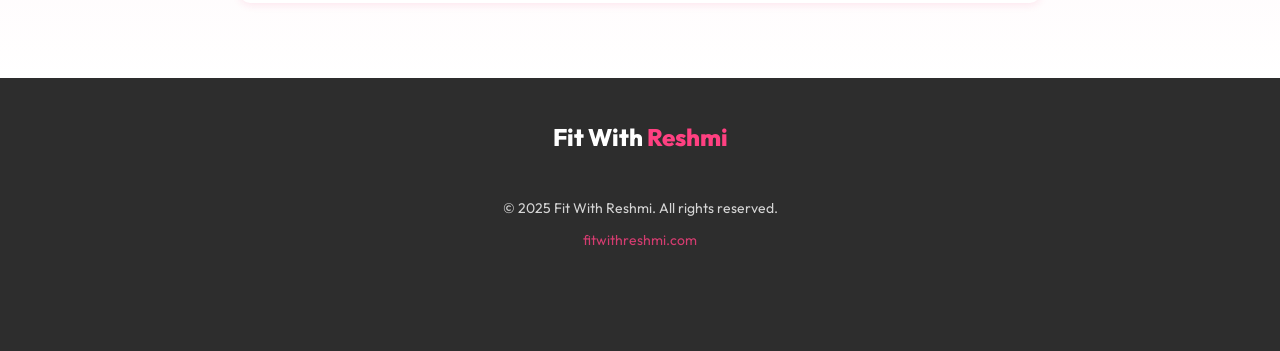
==== commit 1b344425: "Update index.html" ====
--- a/frontend/public/index.html
+++ b/frontend/public/index.html
@@ -1130,7 +1130,7 @@
 
     <!-- Top Banner -->
     <div class="top-banner">
-        <i class="fas fa-bolt"></i> Book Now – Get Your <span>Personalized PCOS Reversal Plan</span> + FREE Consultation! <i class="fas fa-bolt"></i>
+        <i class="fas fa-bolt"></i> Book Now – Get Your <span>Personalized PCOS Reversal Plan</span> <i class="fas fa-bolt"></i>
     </div>
 
     <!-- Hero Section -->
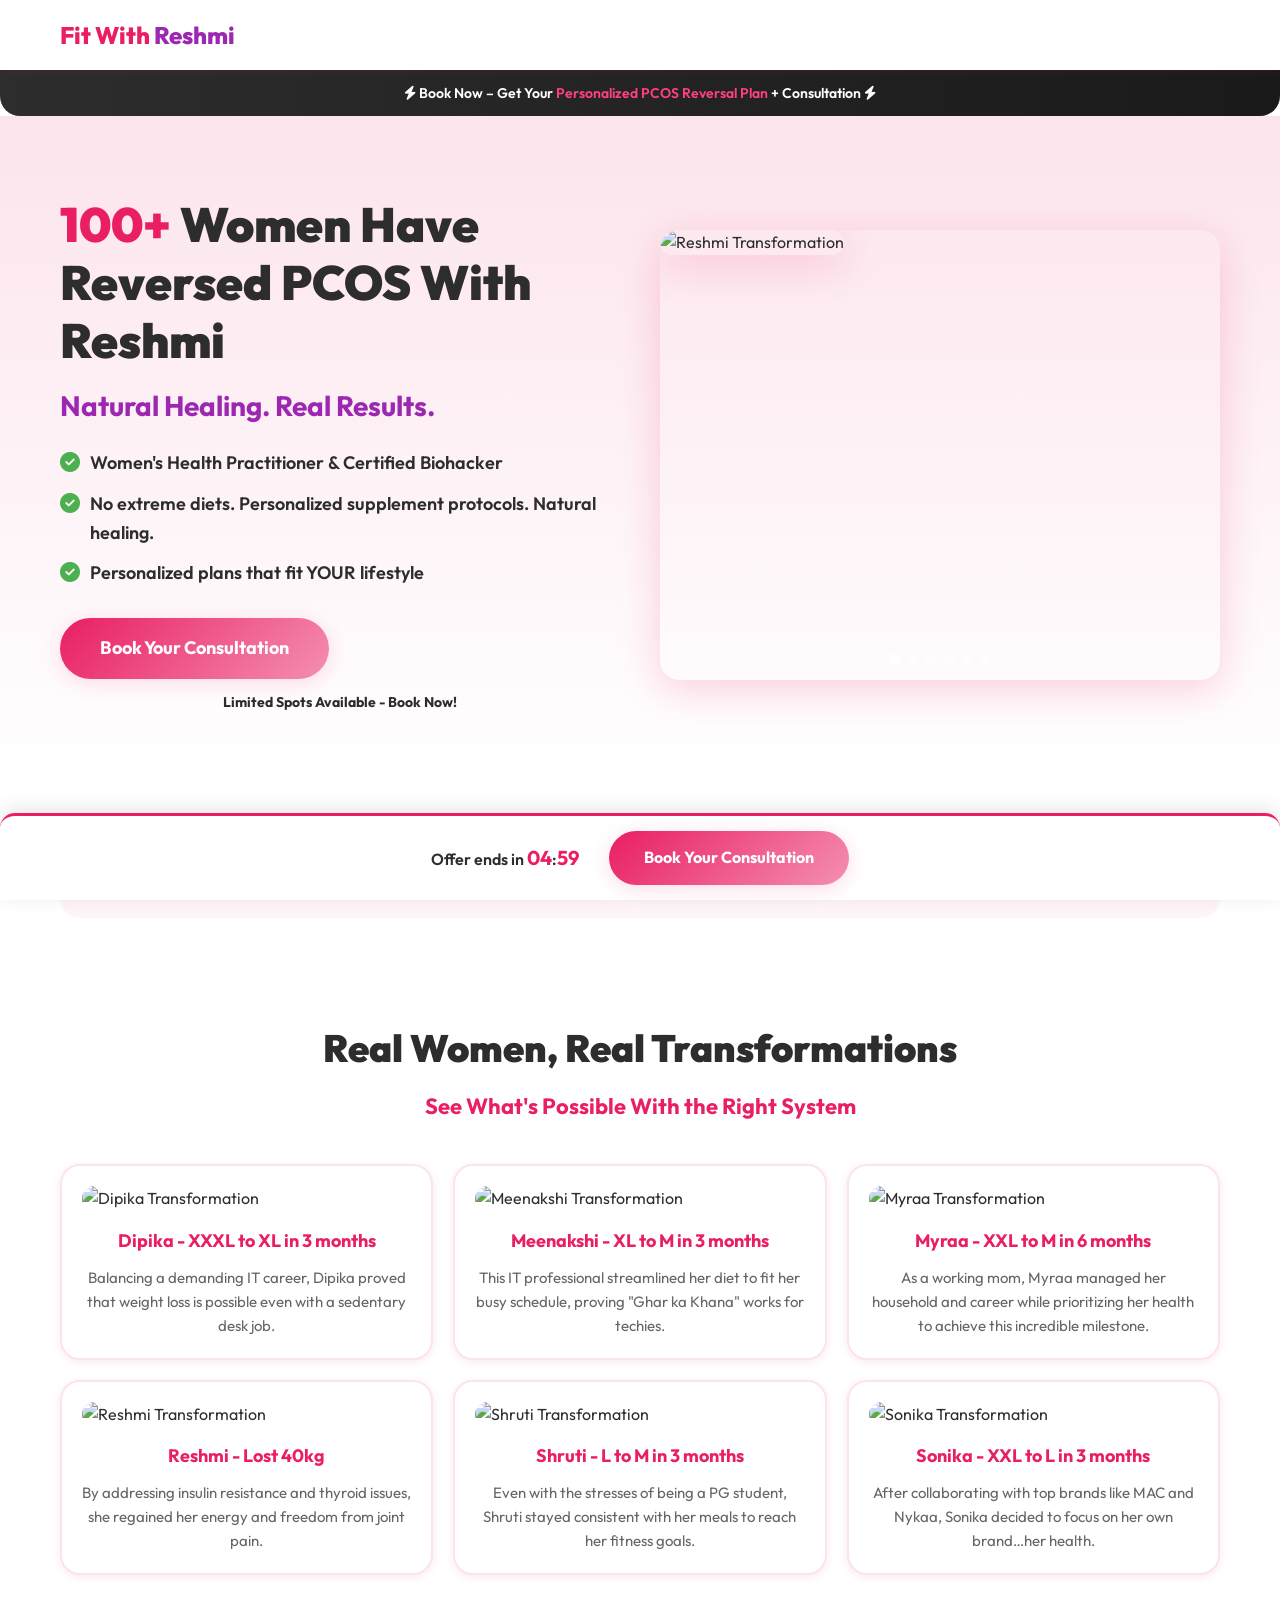
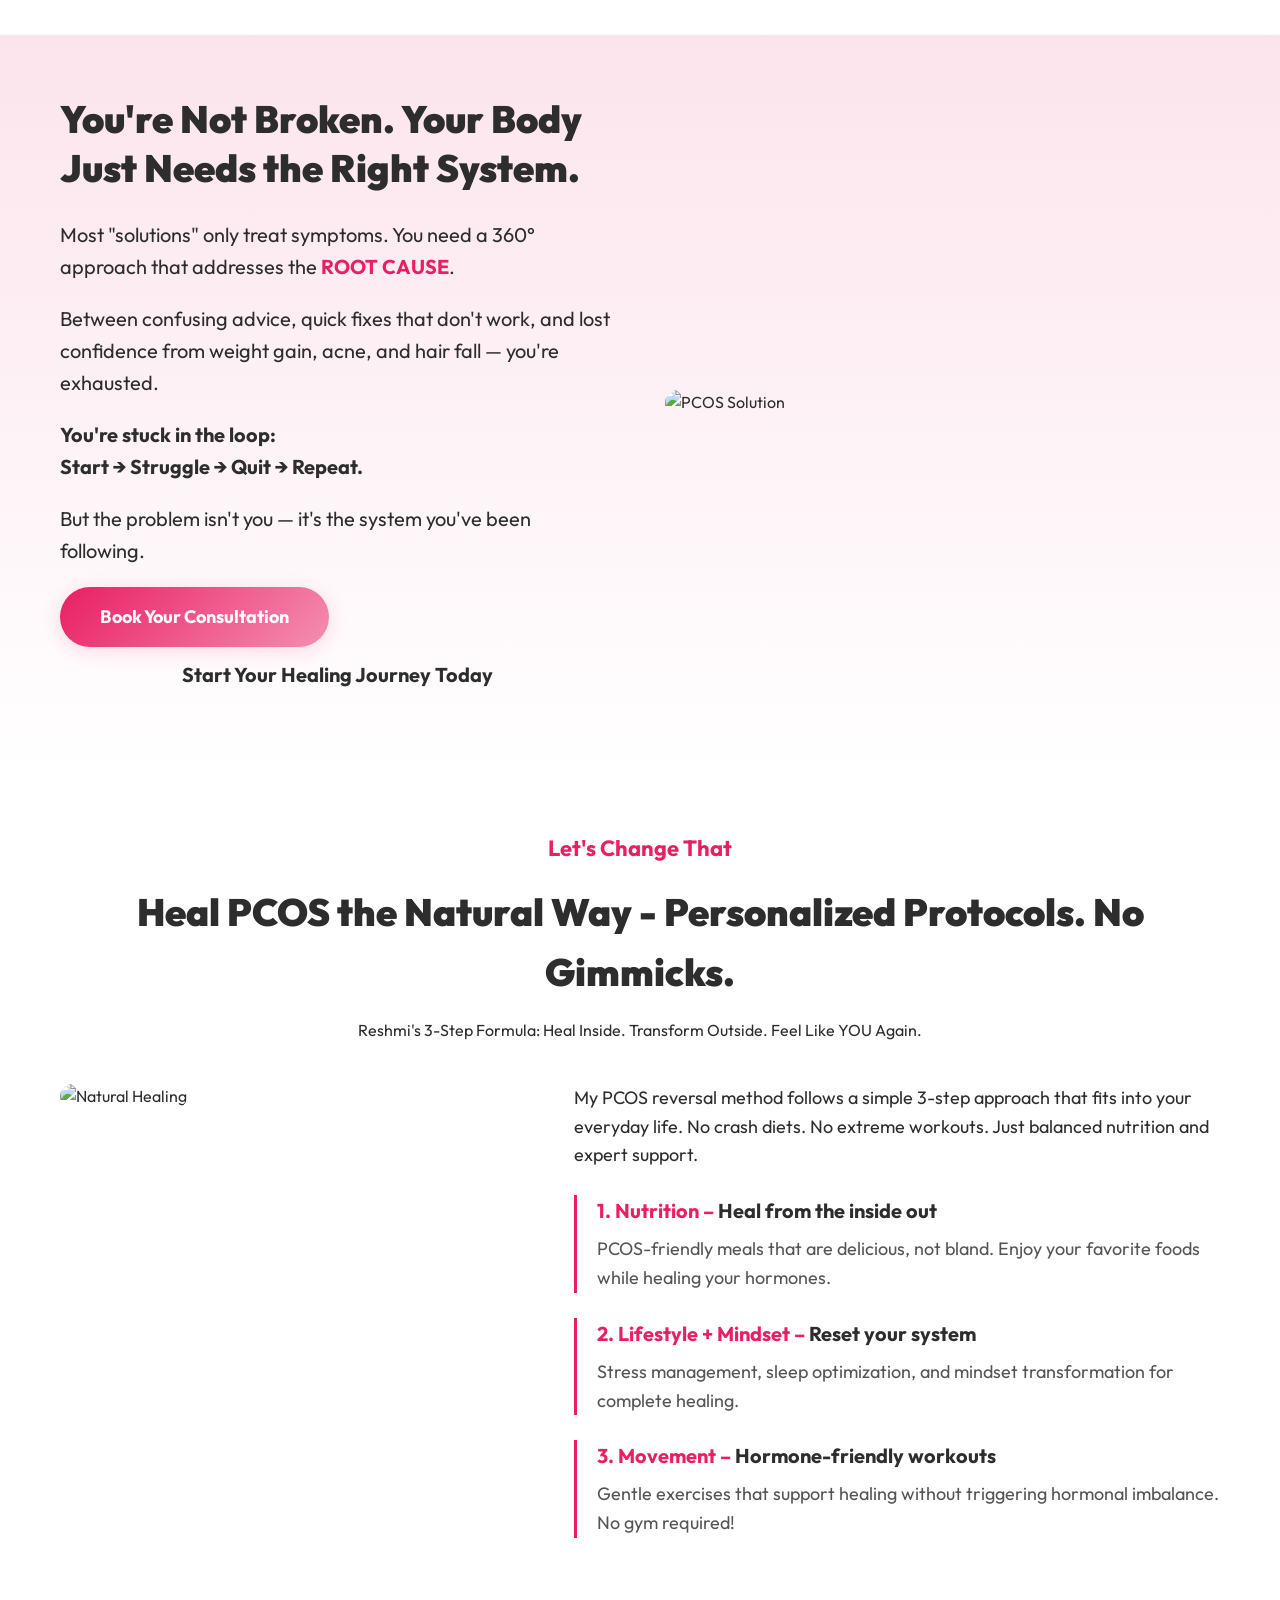
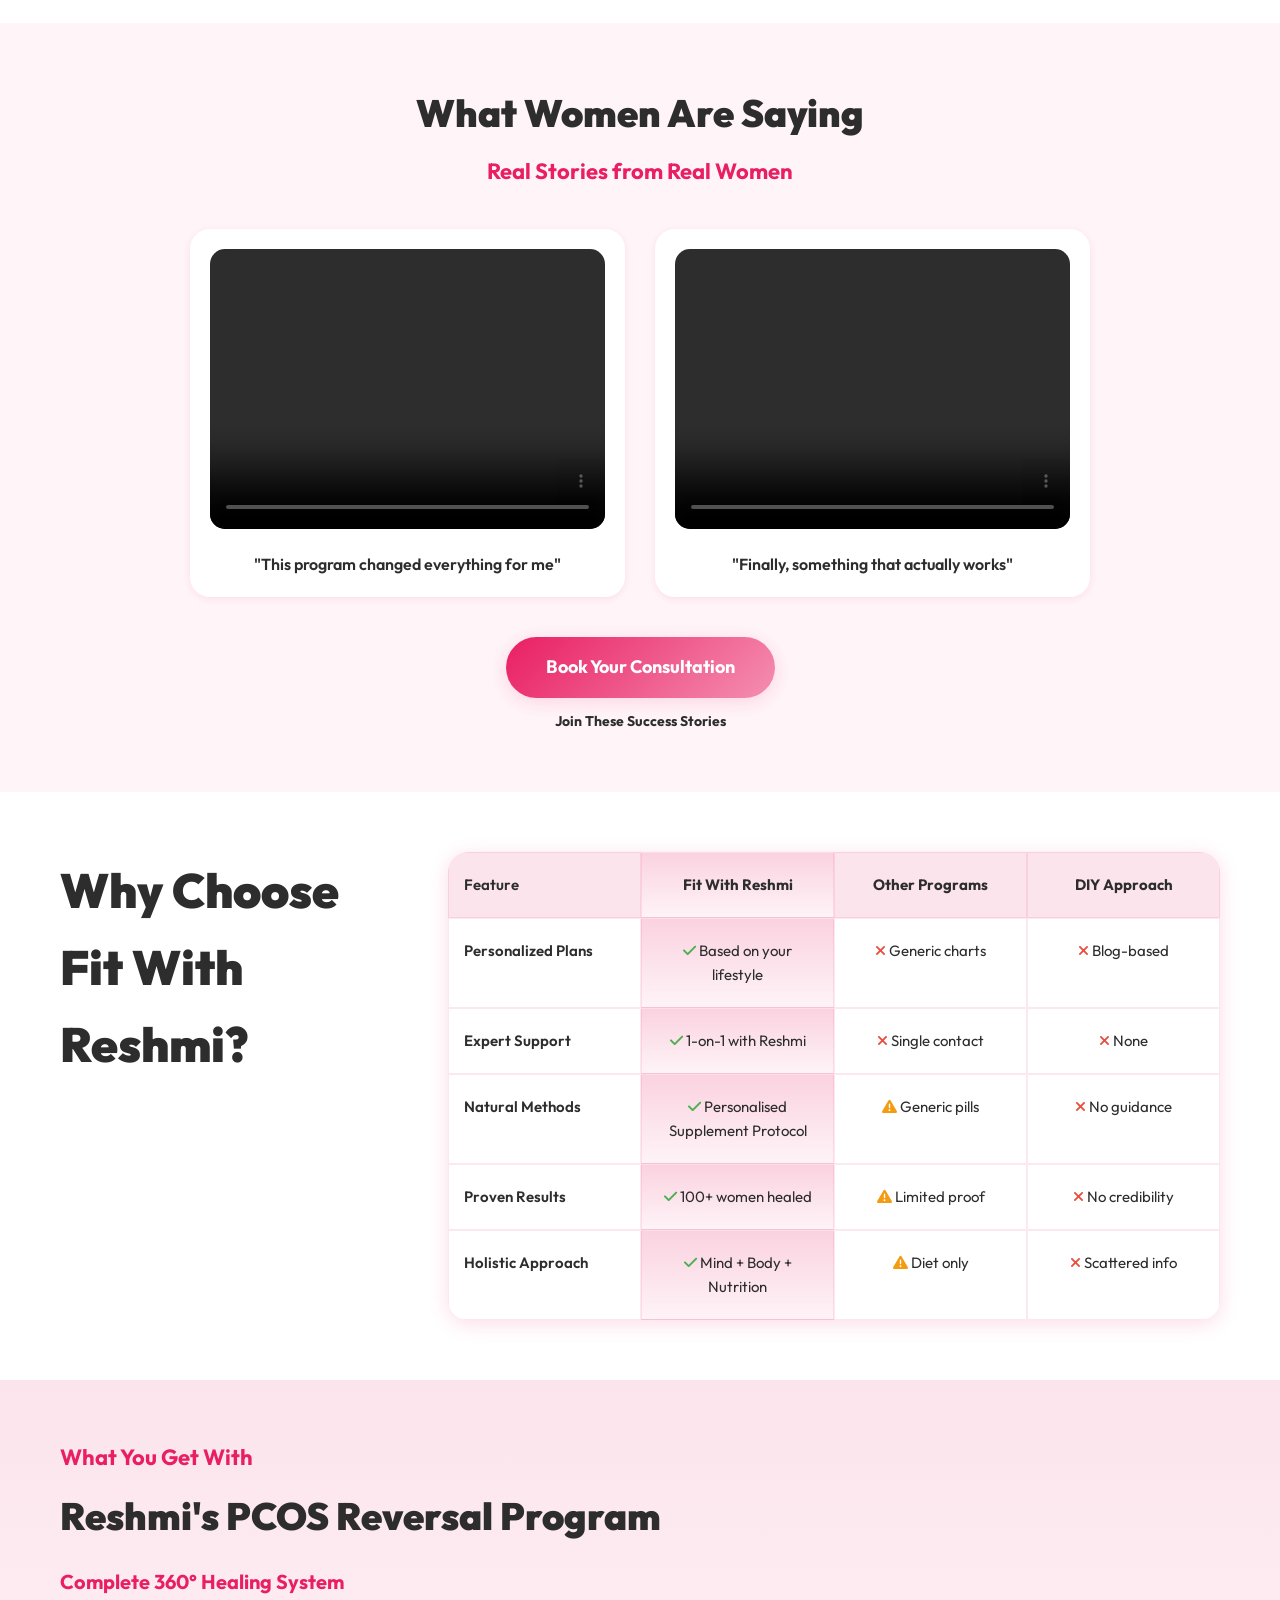
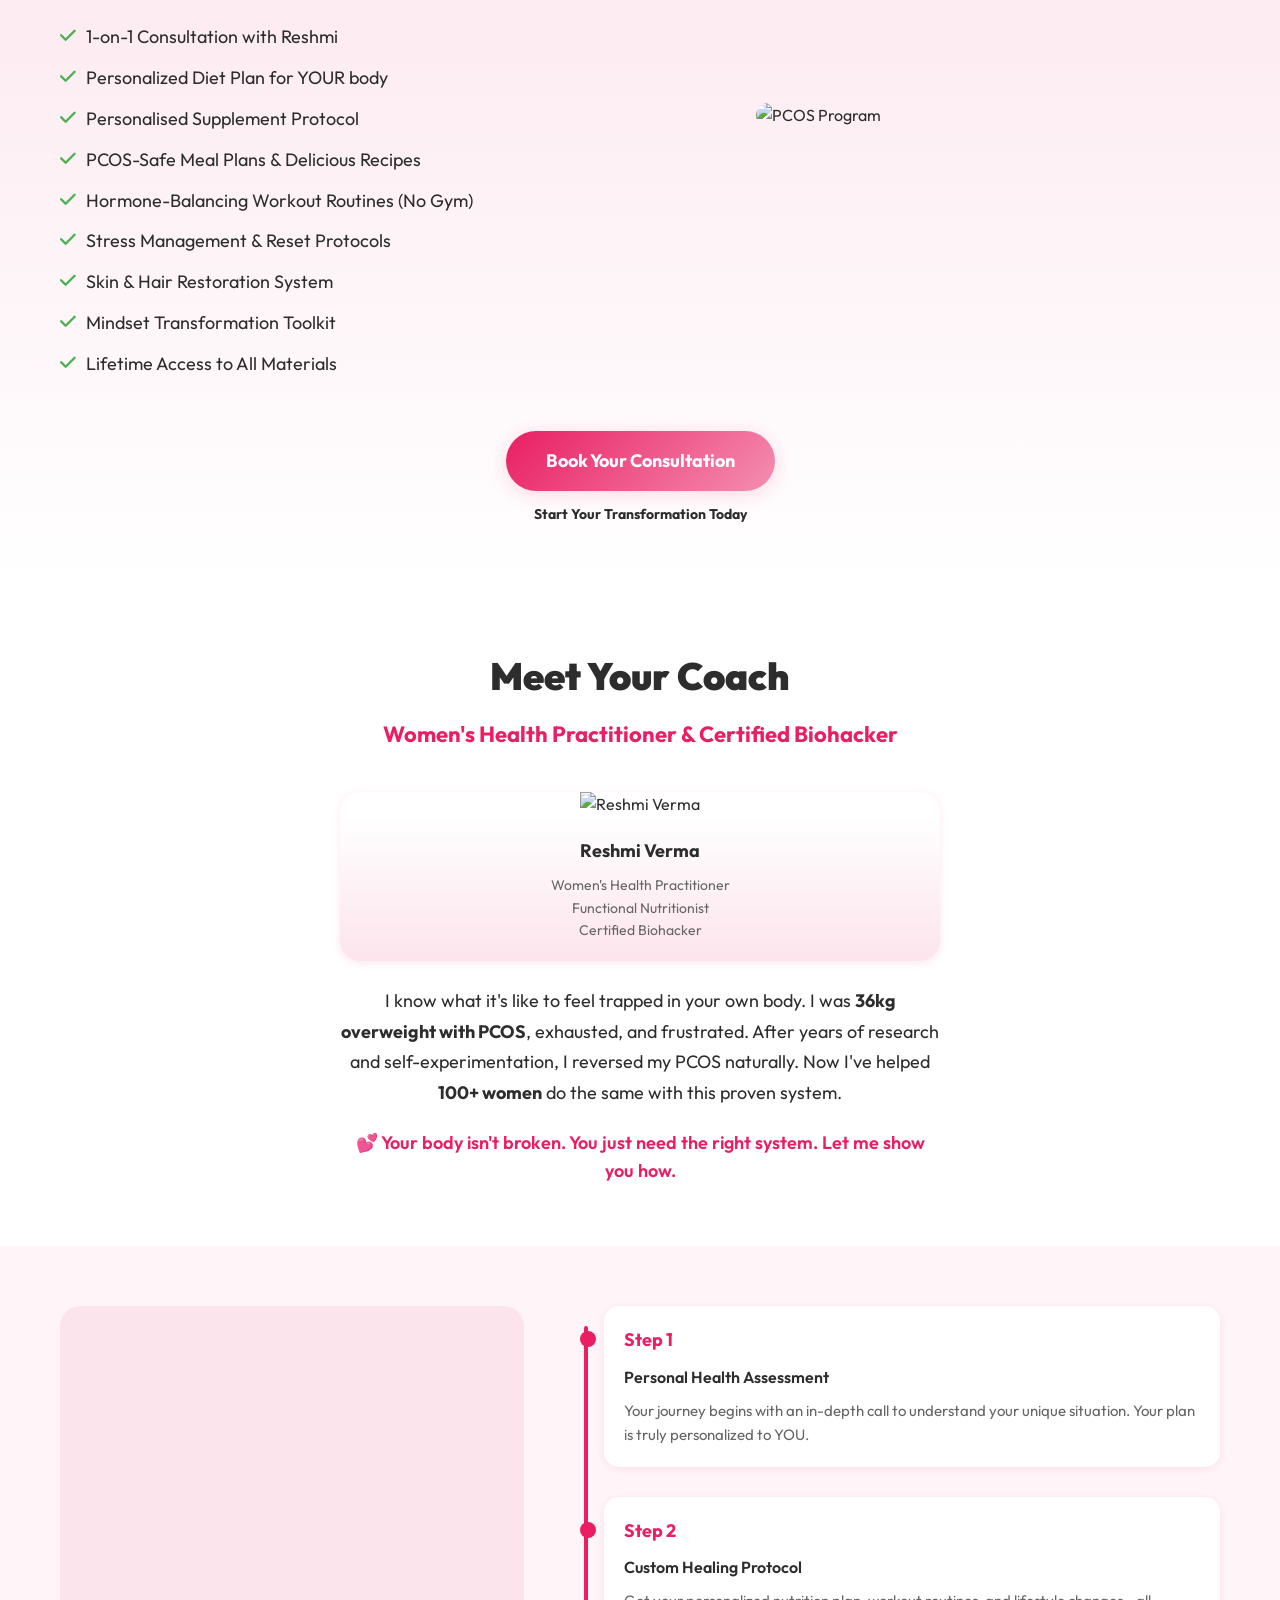
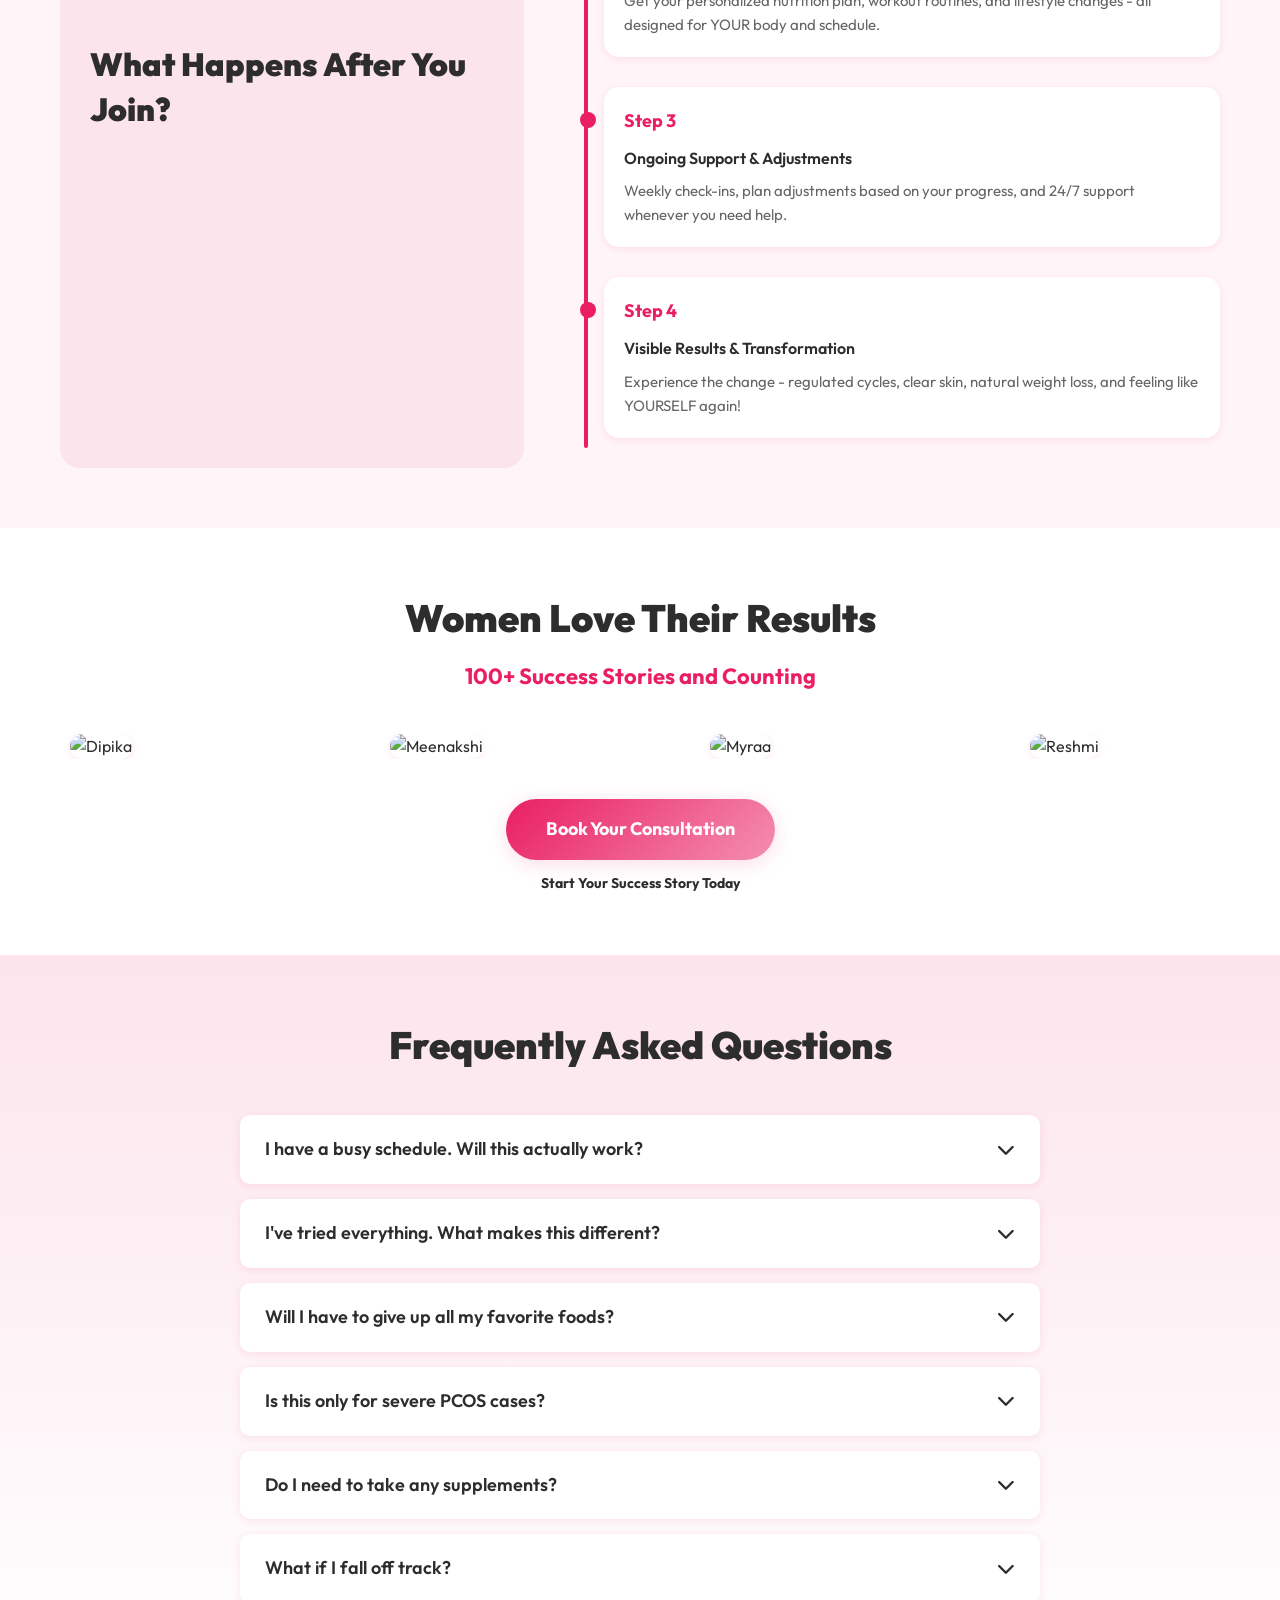
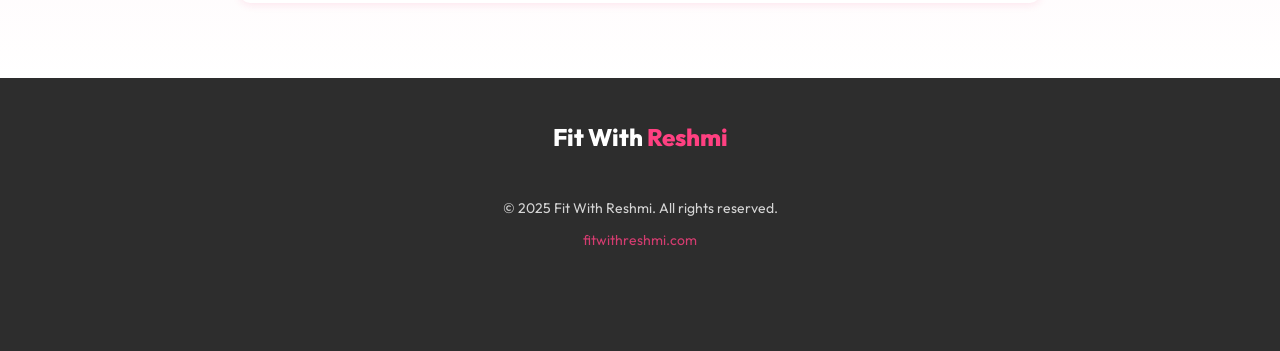
==== commit 41b5df8d: "Update index.html" ====
--- a/frontend/public/index.html
+++ b/frontend/public/index.html
@@ -1130,7 +1130,7 @@
 
     <!-- Top Banner -->
     <div class="top-banner">
-        <i class="fas fa-bolt"></i> Book Now – Get Your <span>Personalized PCOS Reversal Plan</span> <i class="fas fa-bolt"></i>
+        <i class="fas fa-bolt"></i> Book Now – Get Your <span>Personalized PCOS Reversal Plan</span> + Consultation <i class="fas fa-bolt"></i>
     </div>
 
     <!-- Hero Section -->
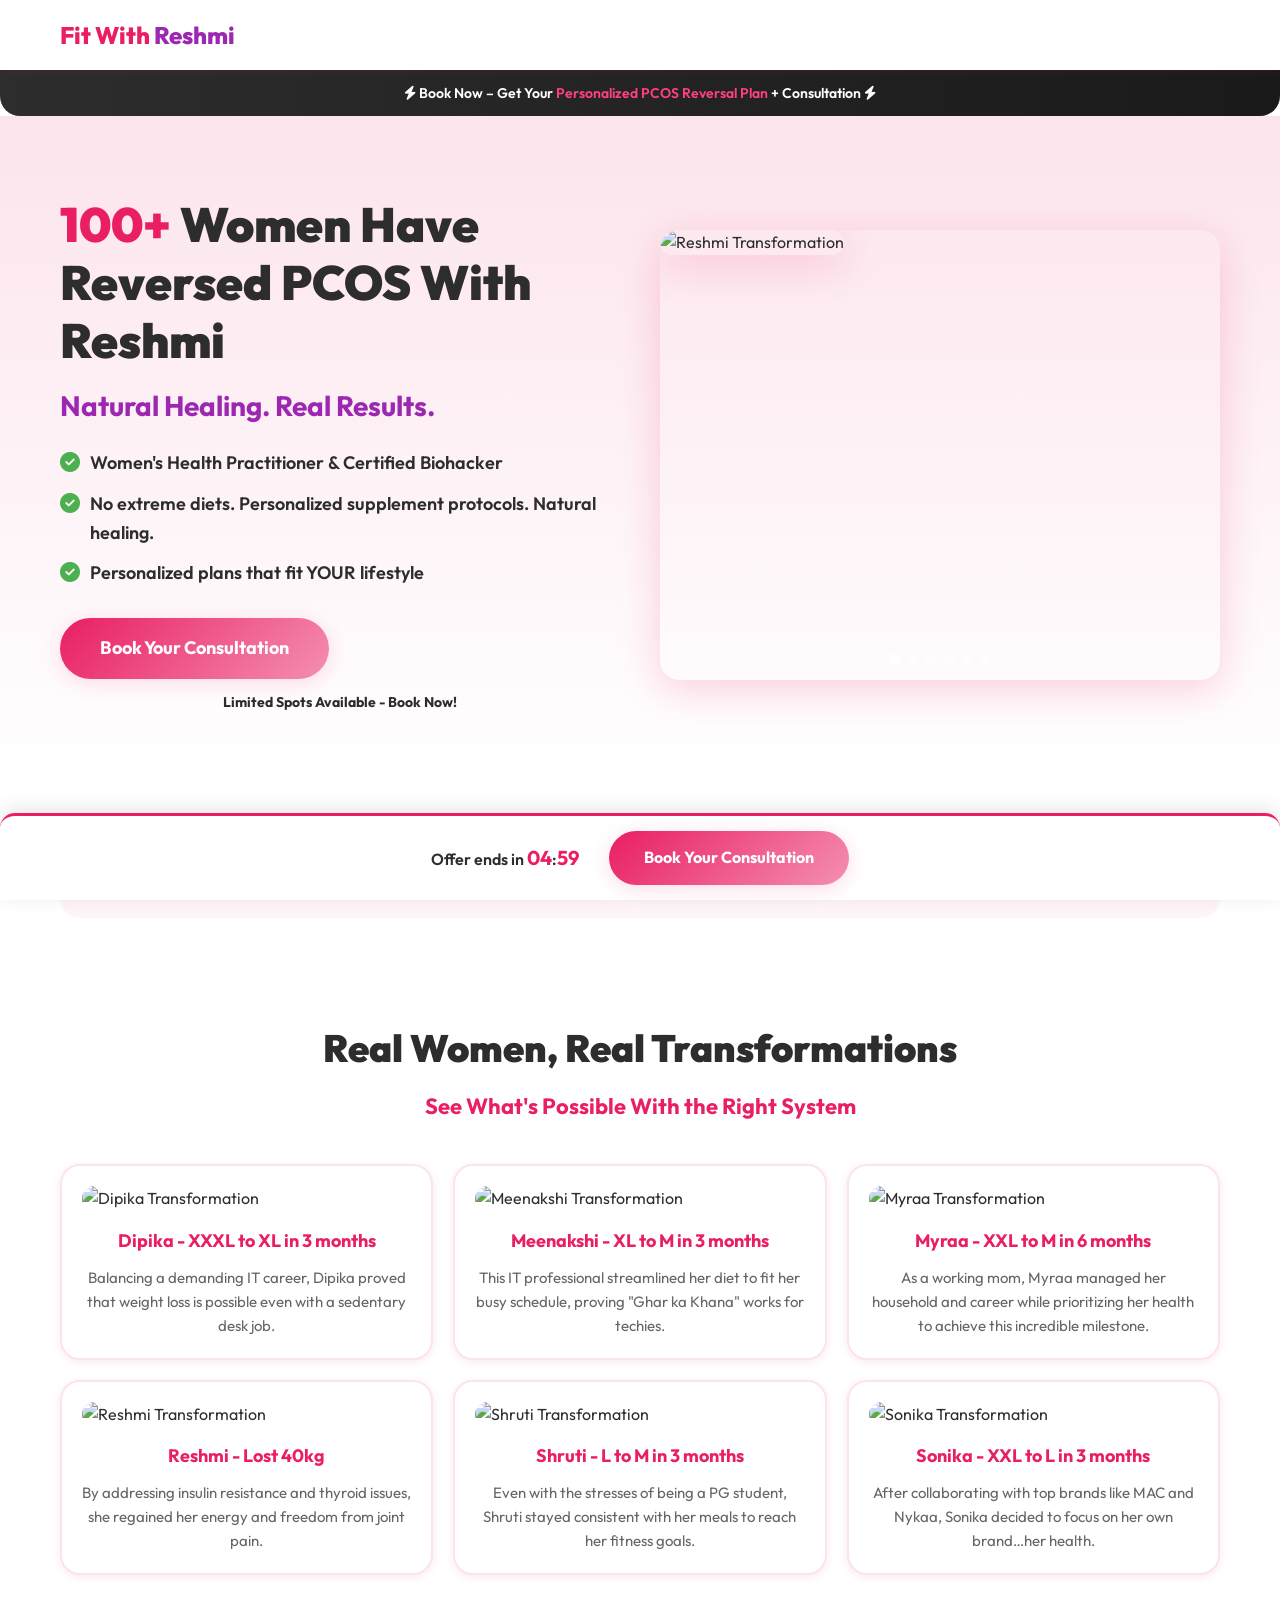
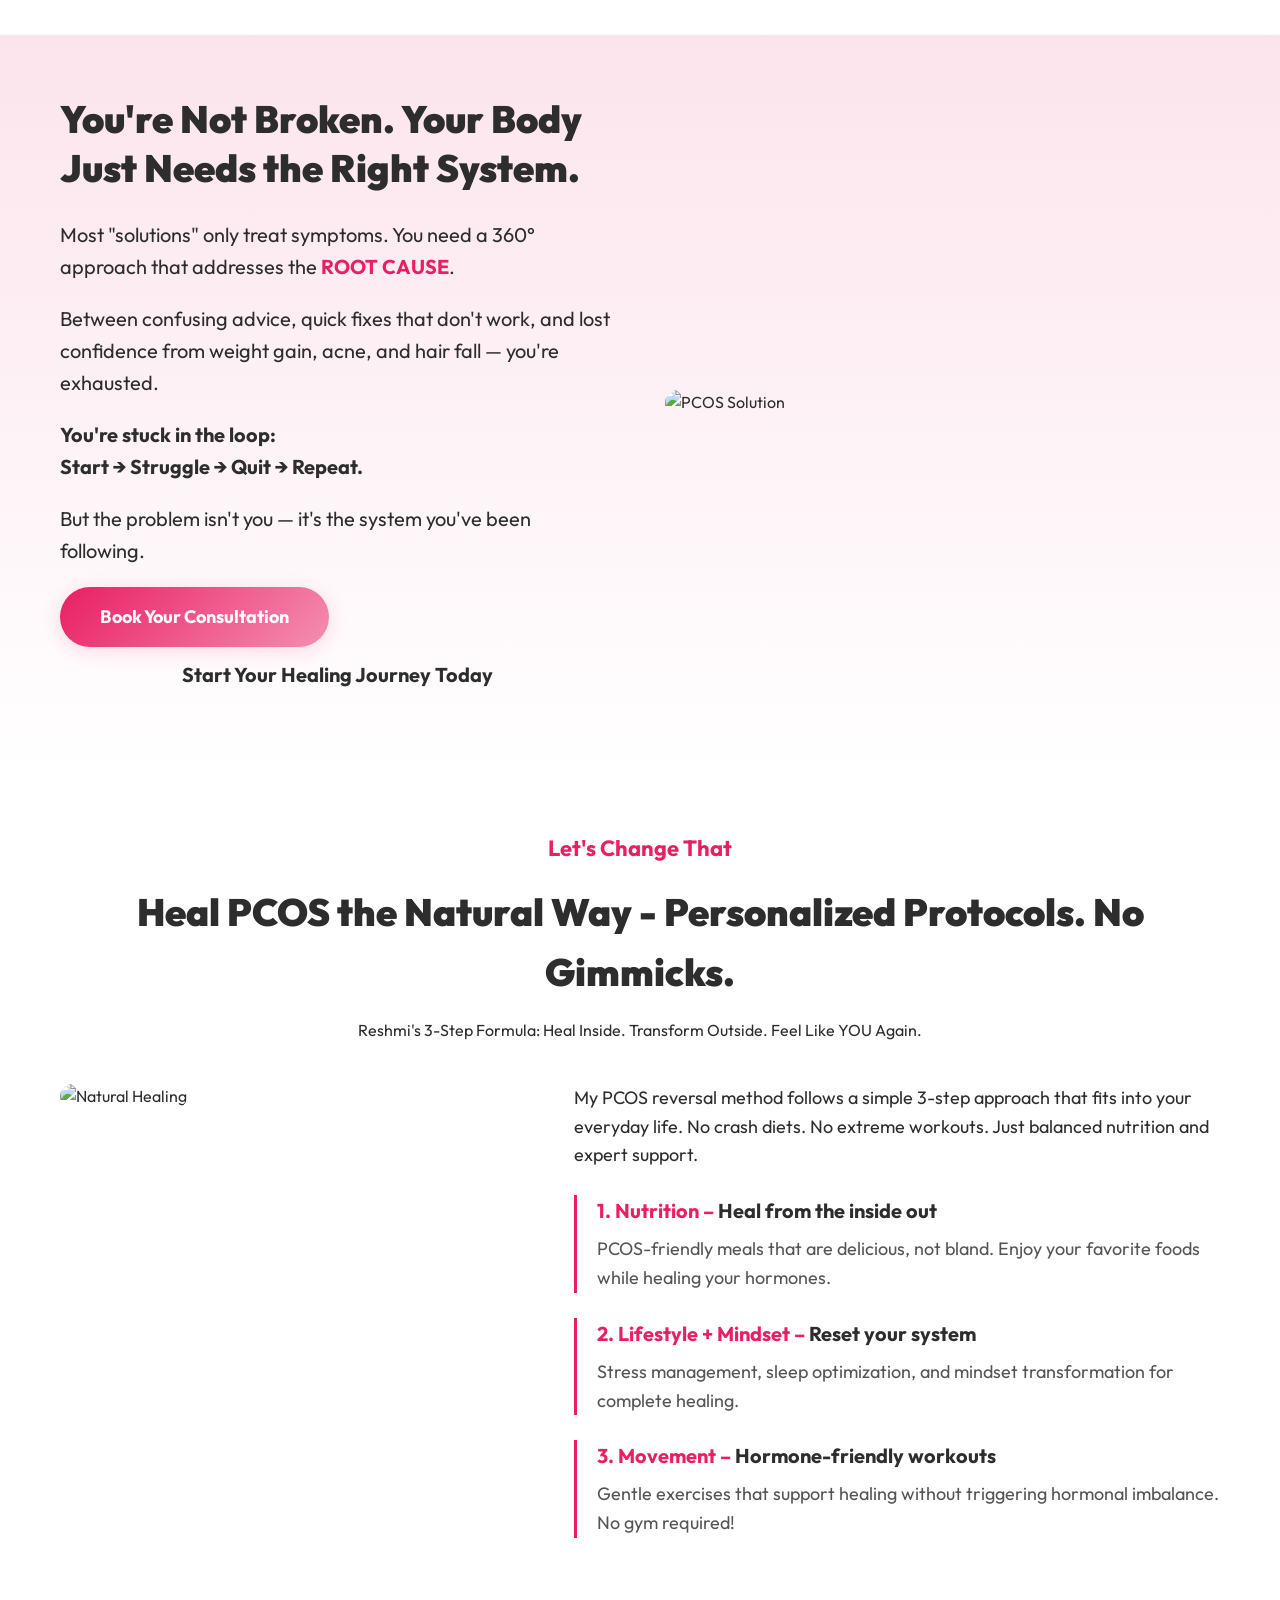
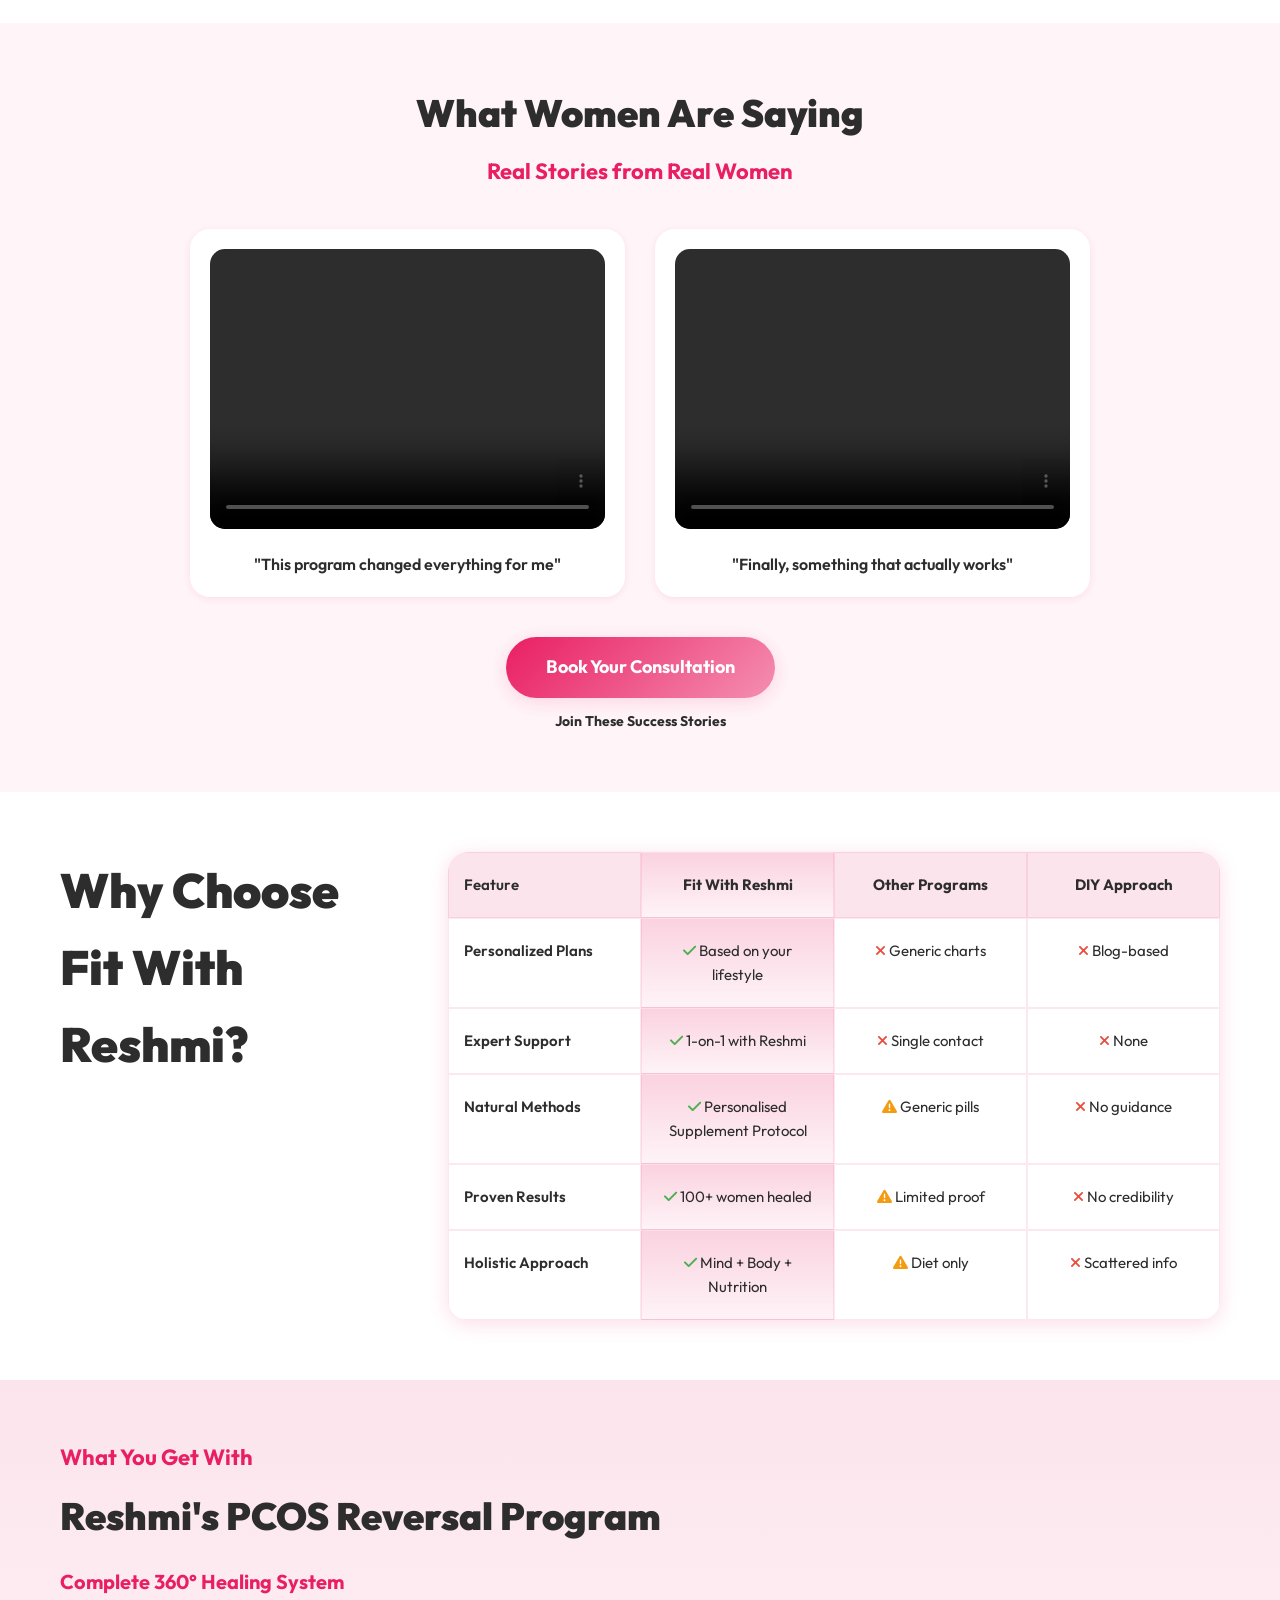
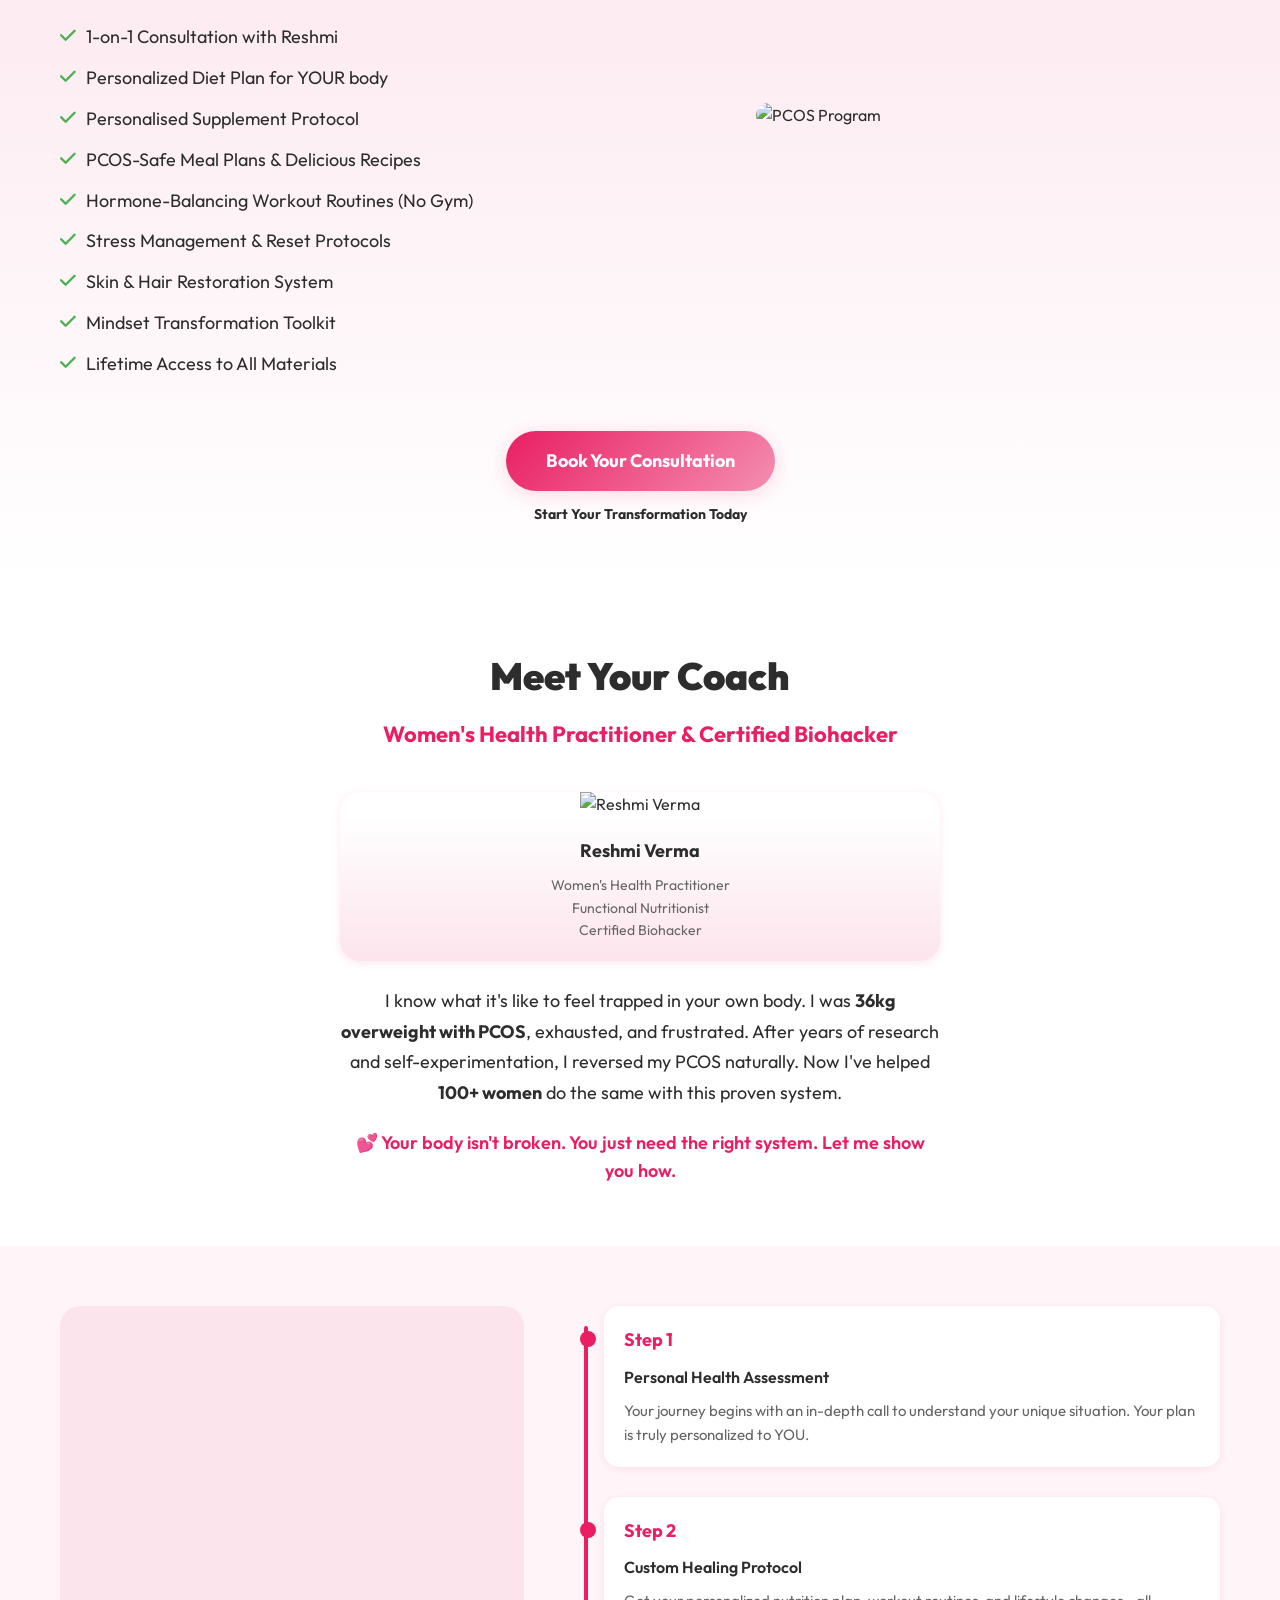
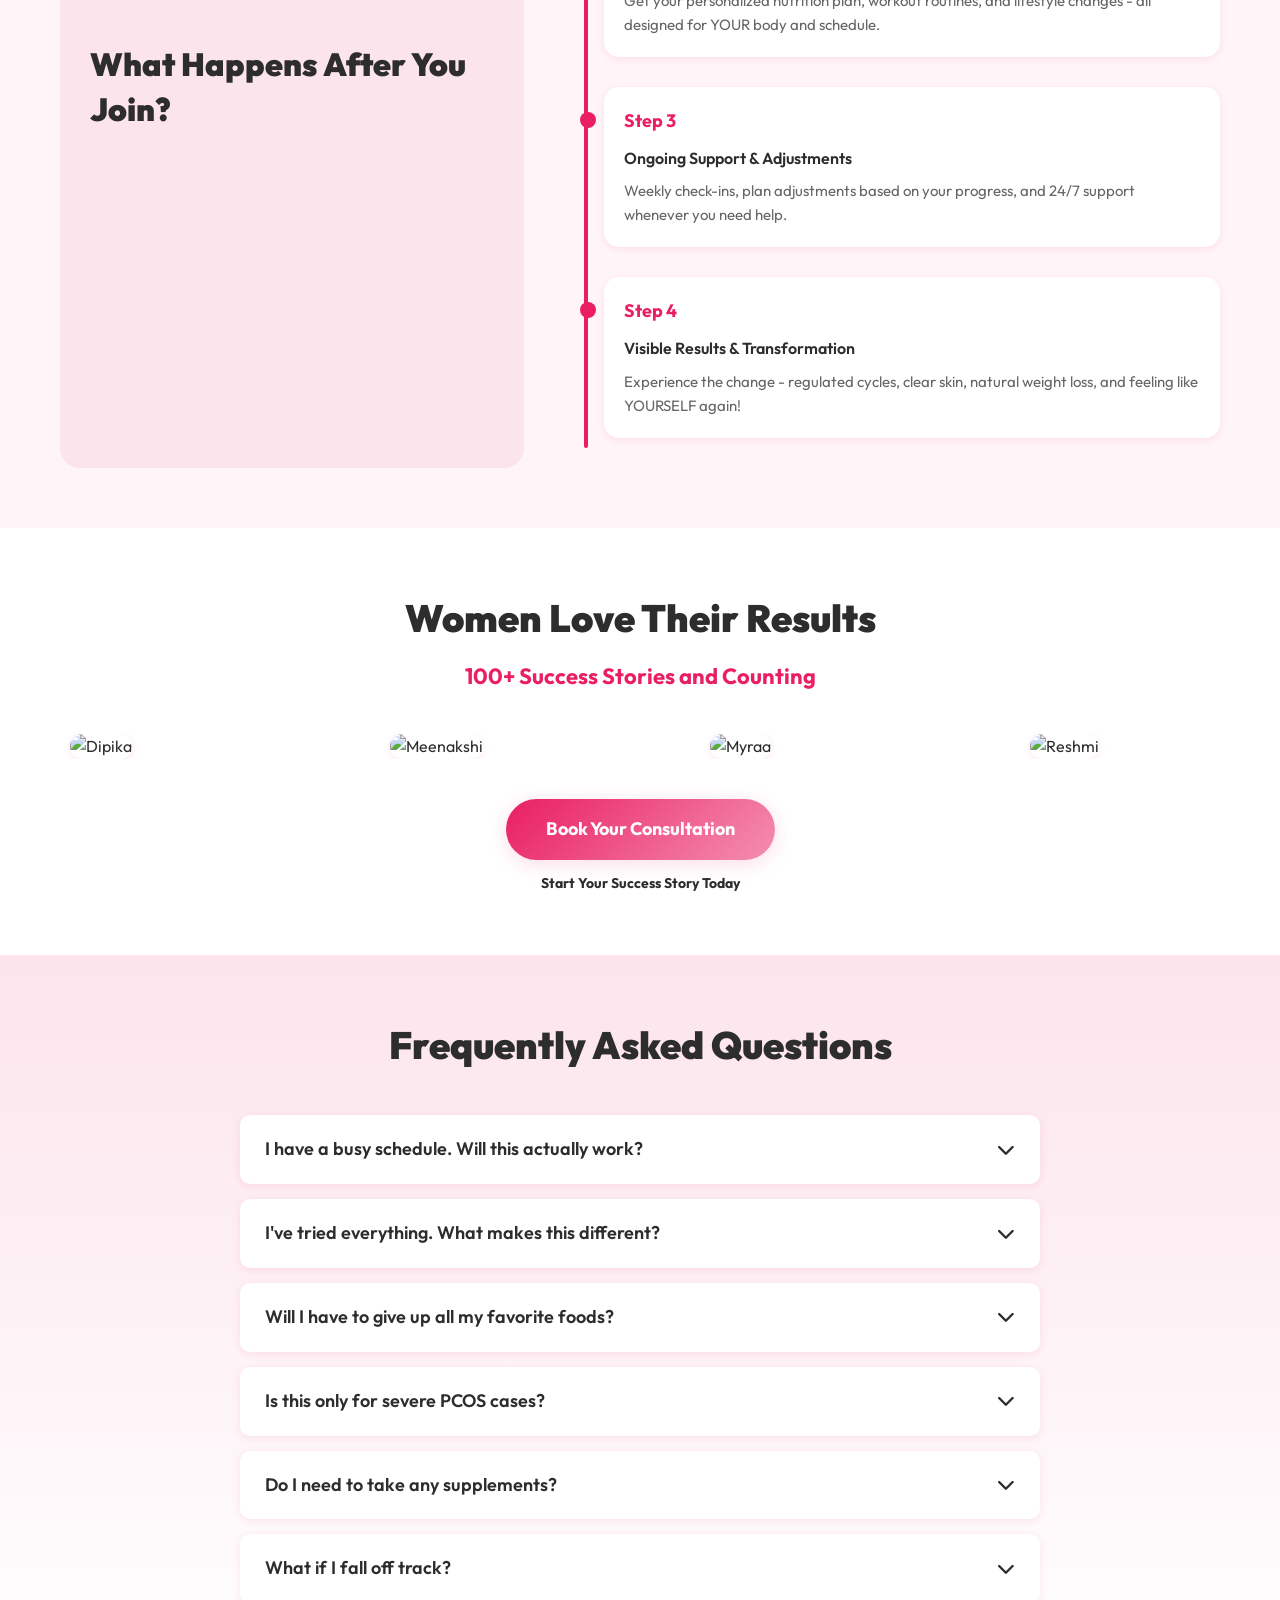
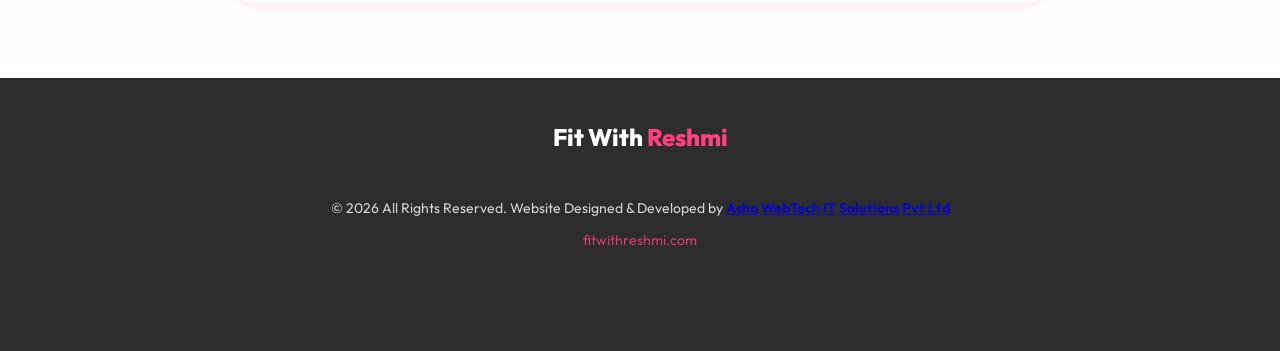
==== commit a70a01e9: "Update index.html" ====
--- a/frontend/public/index.html
+++ b/frontend/public/index.html
@@ -1596,7 +1596,7 @@
     <footer>
         <div class="container">
             <a href="https://fitwithreshmi.com" class="logo">Fit With <span>Reshmi</span></a>
-            <p style="margin-top: 20px;">© 2025 Fit With Reshmi. All rights reserved.</p>
+            <p style="margin-top: 20px;">© 2026 All Rights Reserved. Website Designed & Developed by <a href="https://ashawebtechitsolutions.com/" target="_blank"><strong>Asha</strong></a> <a href="https://chandrabhansingh.in/" target="_blank"><strong>WebTech</strong></a> <a href="https://marketingtech.in/" target="_blank"><strong>IT</strong></a> <a href="https://algotrivo.com/" target="_blank"><strong>Solutions</strong></a> <a href="https://vanshtechnologies.in/" target="_blank"><strong>Pvt </strong></a> <a href="https://codetunix.com/" target="_blank"><strong>Ltd</strong></a></p>
             <p style="margin-top: 10px;">
                 <a href="https://fitwithreshmi.com" style="color: var(--accent-color); text-decoration: none;">fitwithreshmi.com</a>
             </p>
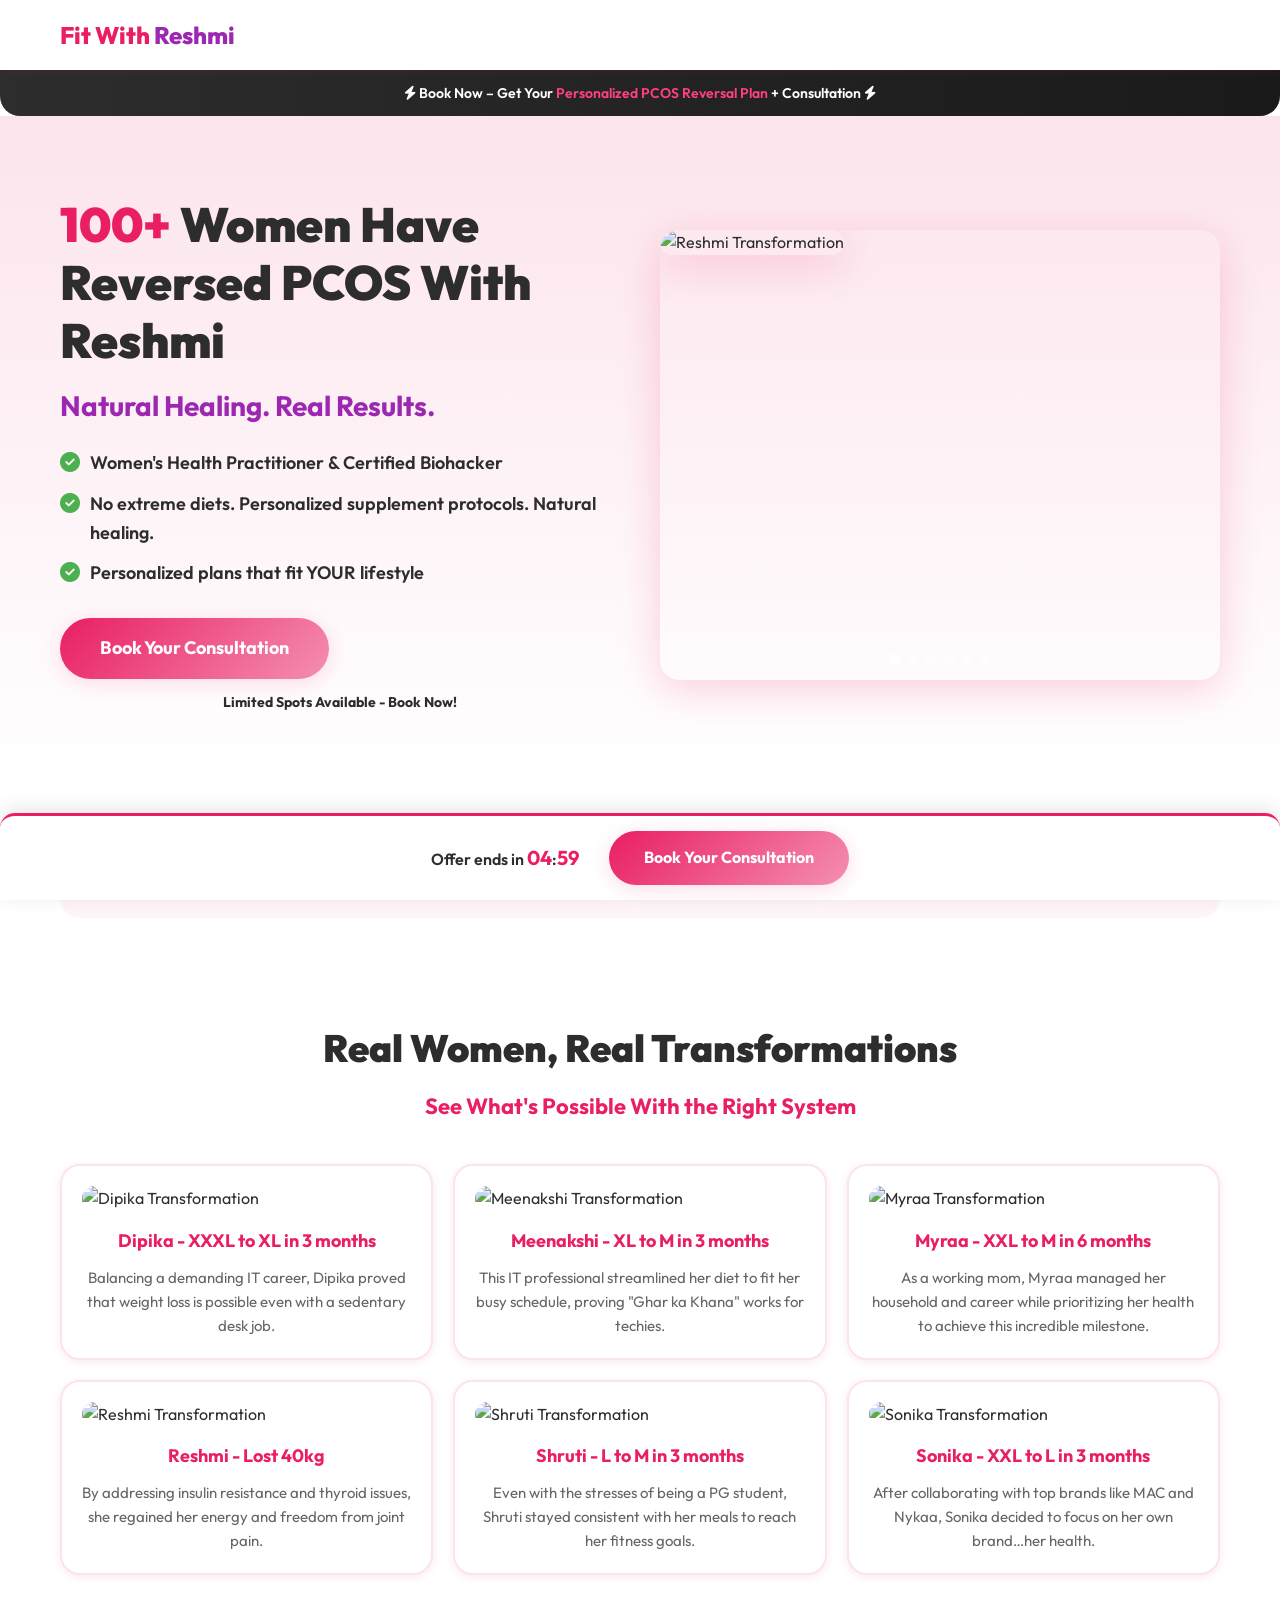
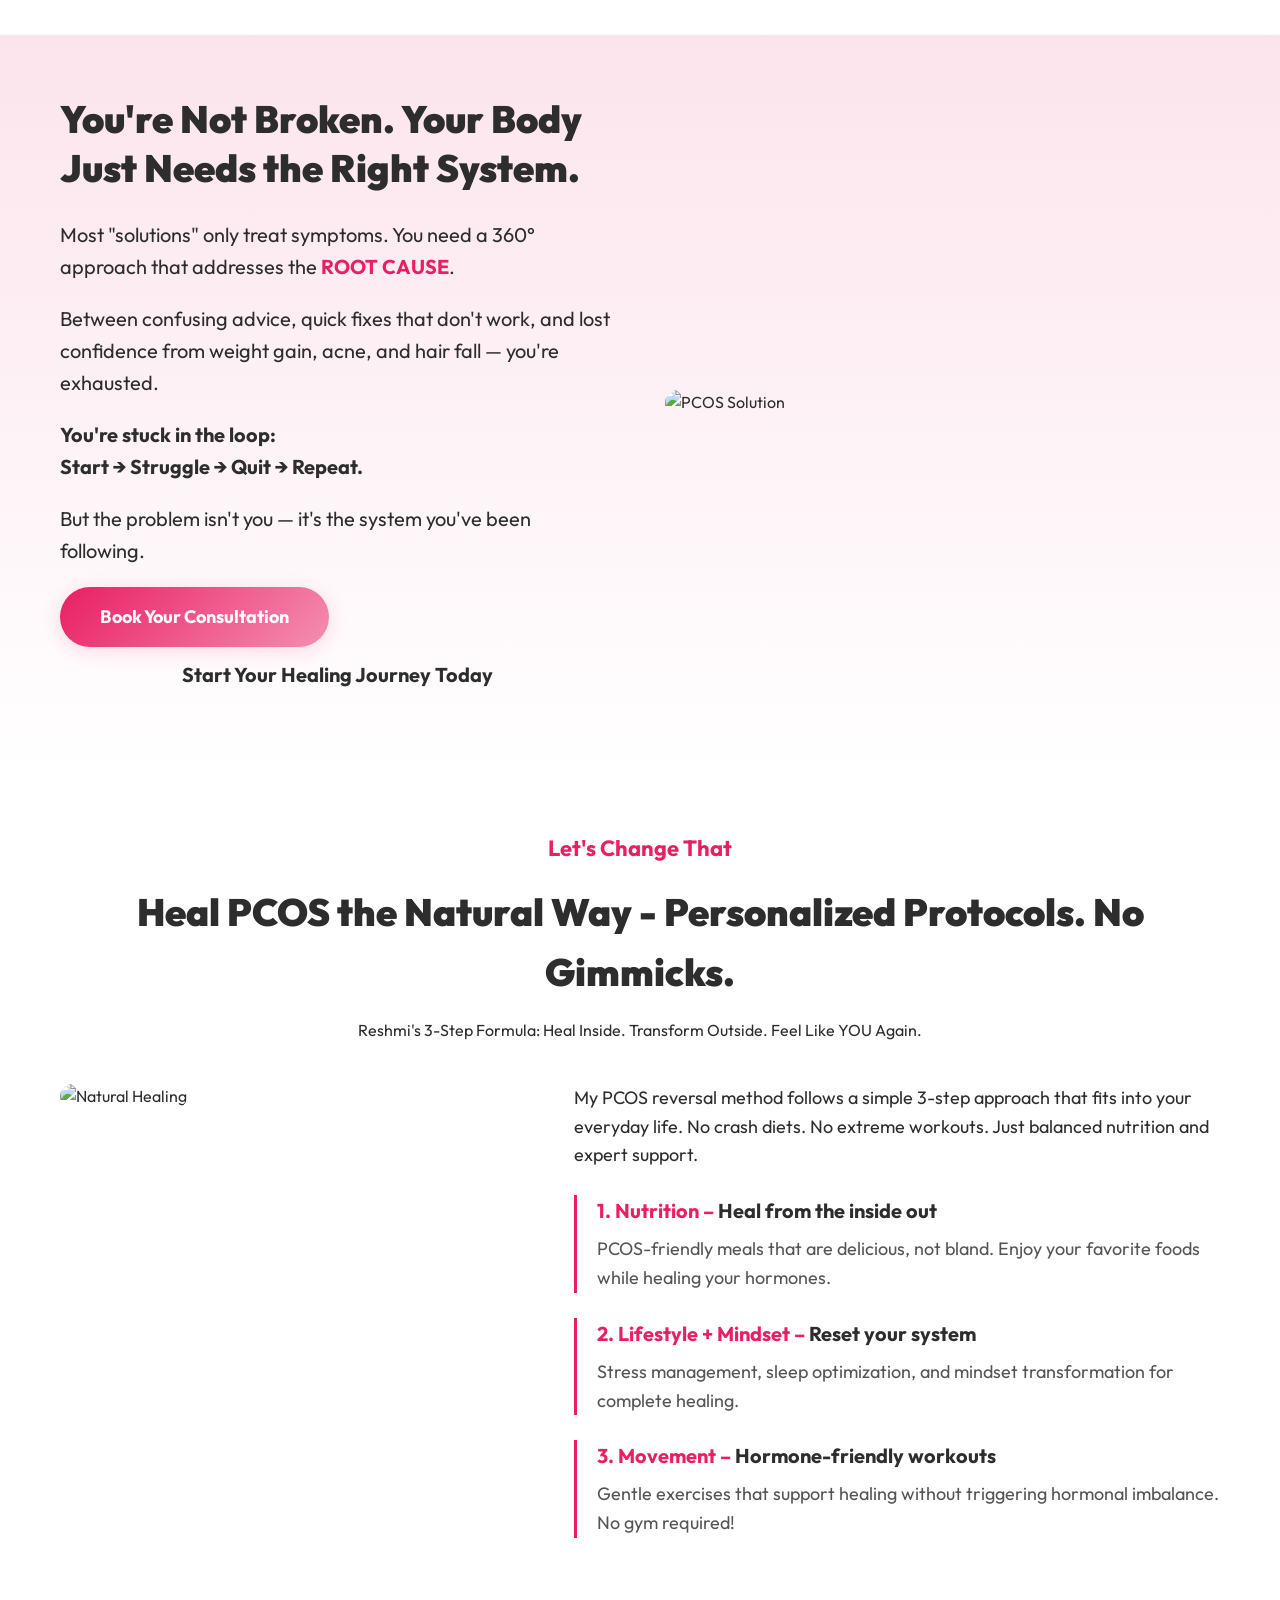
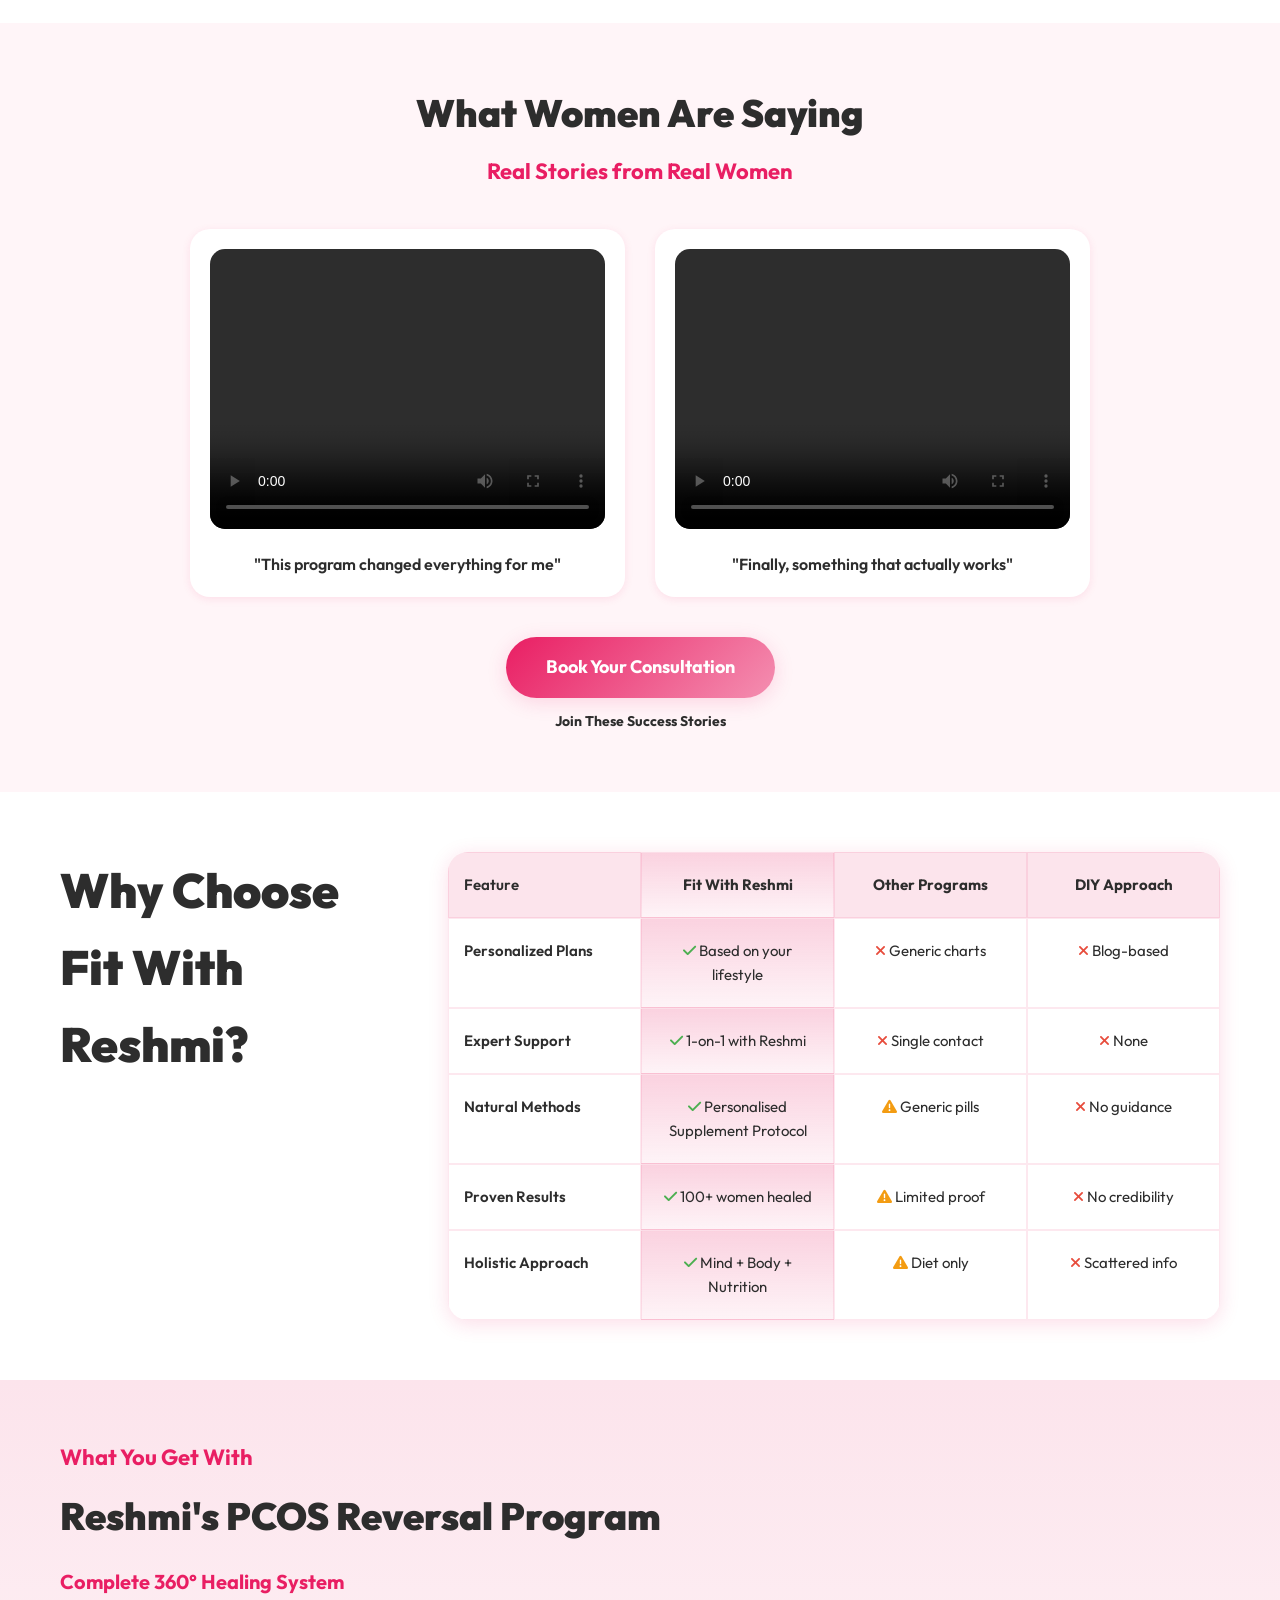
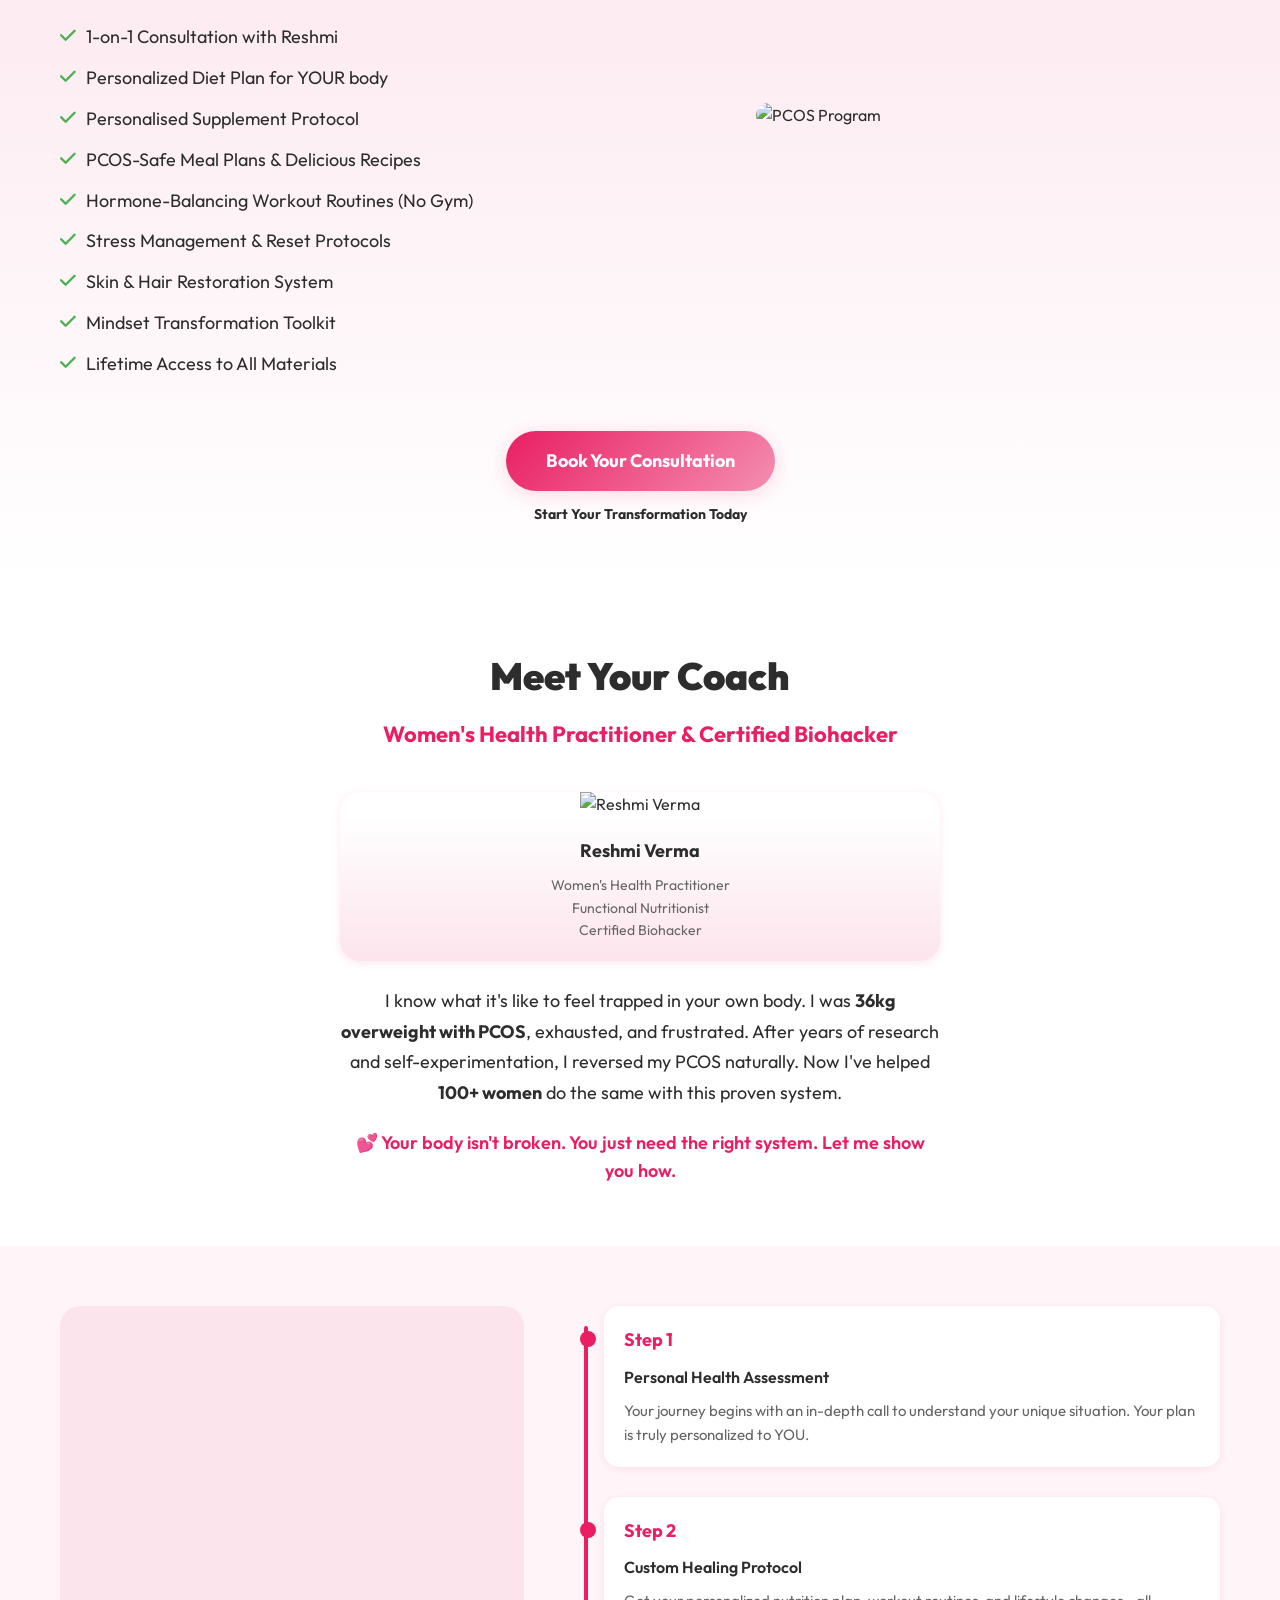
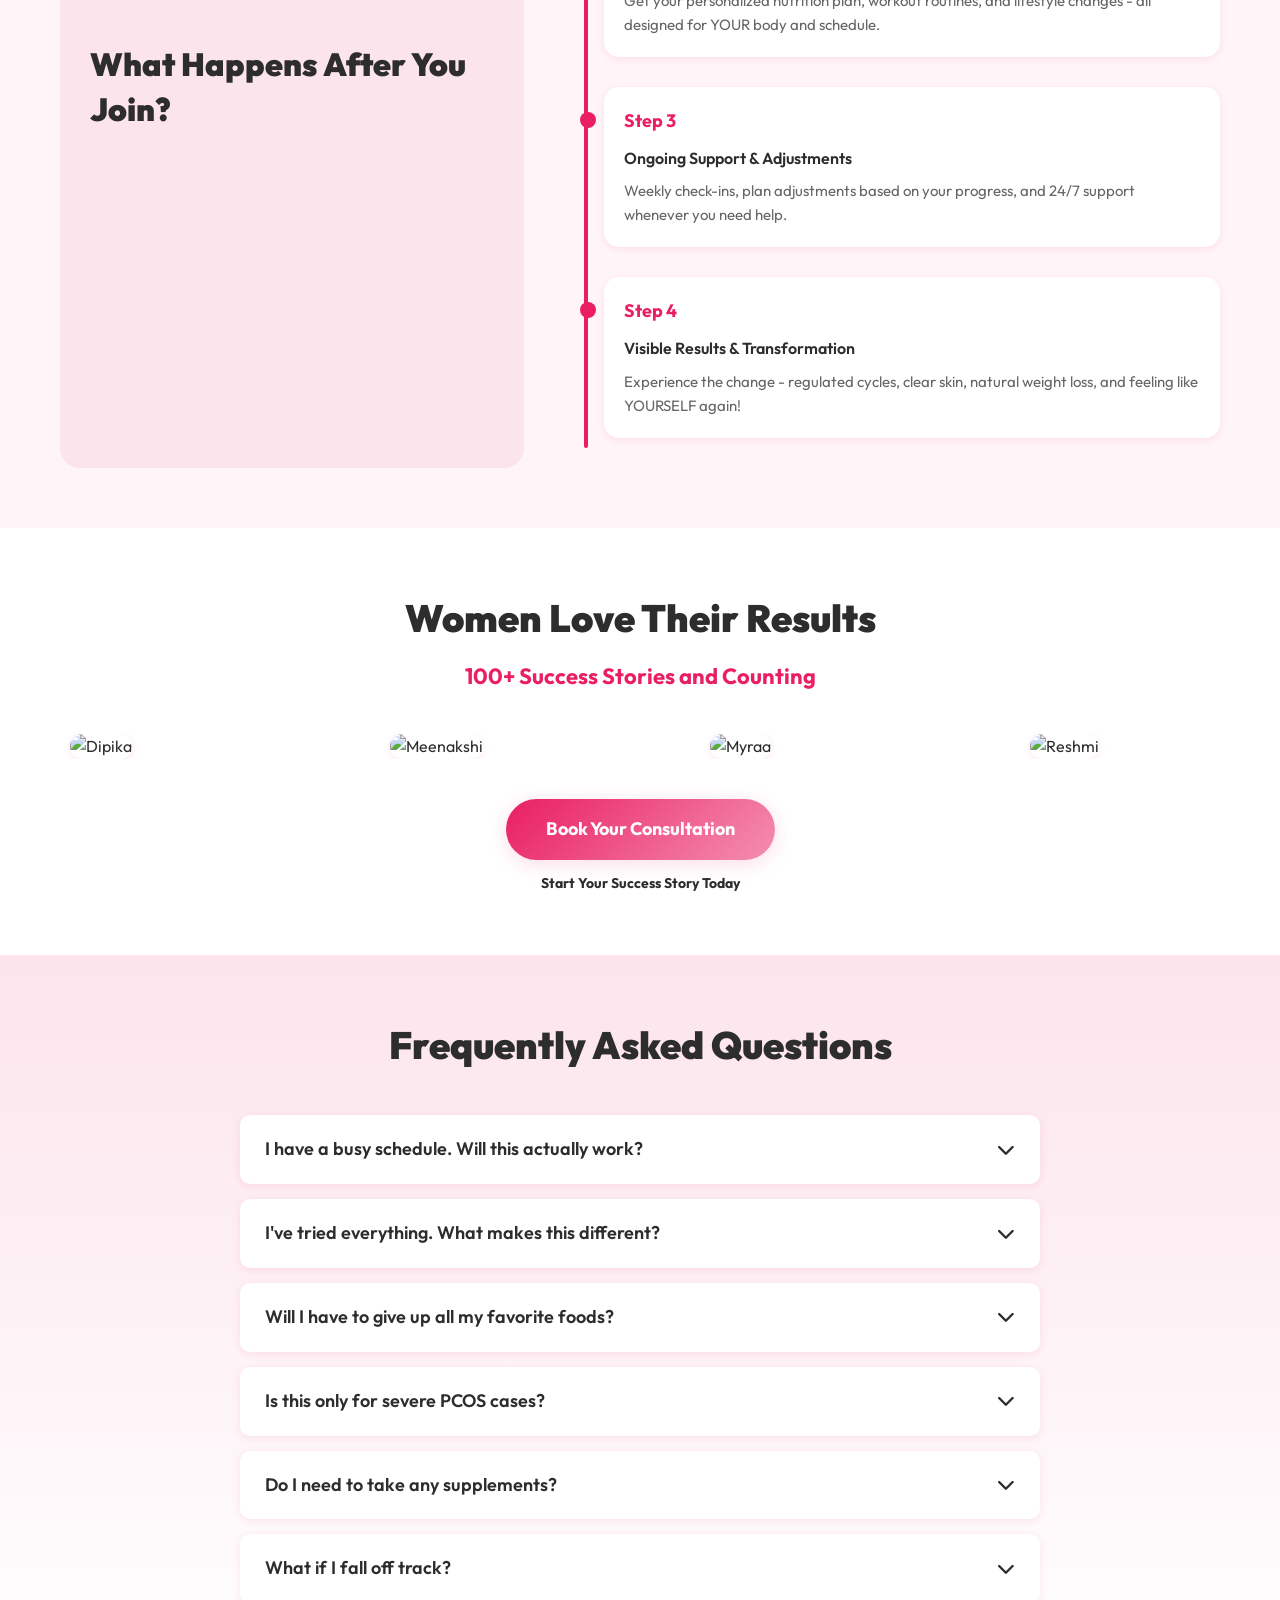
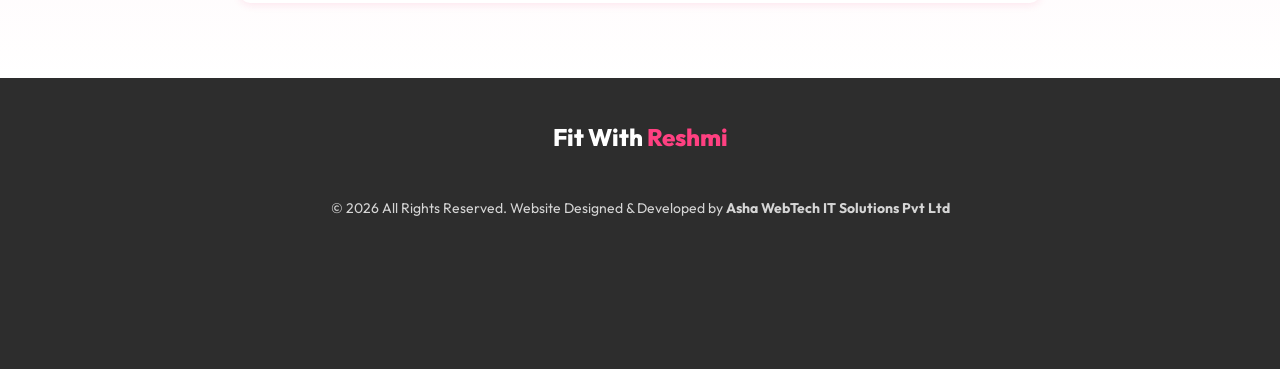
==== commit bc2b3815: "Update index.html" ====
--- a/frontend/public/index.html
+++ b/frontend/public/index.html
@@ -1596,10 +1596,20 @@
     <footer>
         <div class="container">
             <a href="https://fitwithreshmi.com" class="logo">Fit With <span>Reshmi</span></a>
-            <p style="margin-top: 20px;">© 2026 All Rights Reserved. Website Designed & Developed by <a href="https://ashawebtechitsolutions.com/" target="_blank"><strong>Asha</strong></a> <a href="https://chandrabhansingh.in/" target="_blank"><strong>WebTech</strong></a> <a href="https://marketingtech.in/" target="_blank"><strong>IT</strong></a> <a href="https://algotrivo.com/" target="_blank"><strong>Solutions</strong></a> <a href="https://vanshtechnologies.in/" target="_blank"><strong>Pvt </strong></a> <a href="https://codetunix.com/" target="_blank"><strong>Ltd</strong></a></p>
-            <p style="margin-top: 10px;">
-                <a href="https://fitwithreshmi.com" style="color: var(--accent-color); text-decoration: none;">fitwithreshmi.com</a>
-            </p>
+            
+<p style="margin-top: 20px; color: #ffffff;">
+  © 2026 All Rights Reserved. Website Designed & Developed by 
+  <a href="https://ashawebtechitsolutions.com/" target="_blank" style="color: #ffffff; text-decoration: none;"><strong>Asha</strong></a> 
+  <a href="https://chandrabhansingh.in/" target="_blank" style="color: #ffffff; text-decoration: none;"><strong>WebTech</strong></a> 
+  <a href="https://marketingtech.in/" target="_blank" style="color: #ffffff; text-decoration: none;"><strong>IT</strong></a> 
+  <a href="https://algotrivo.com/" target="_blank" style="color: #ffffff; text-decoration: none;"><strong>Solutions</strong></a> 
+  <a href="https://vanshtechnologies.in/" target="_blank" style="color: #ffffff; text-decoration: none;"><strong>Pvt</strong></a> 
+  <a href="https://codetunix.com/" target="_blank" style="color: #ffffff; text-decoration: none;"><strong>Ltd</strong></a>
+</p>
+            
+           <p style="margin-top: 50px;"></p>
+           
+           
         </div>
     </footer>
 
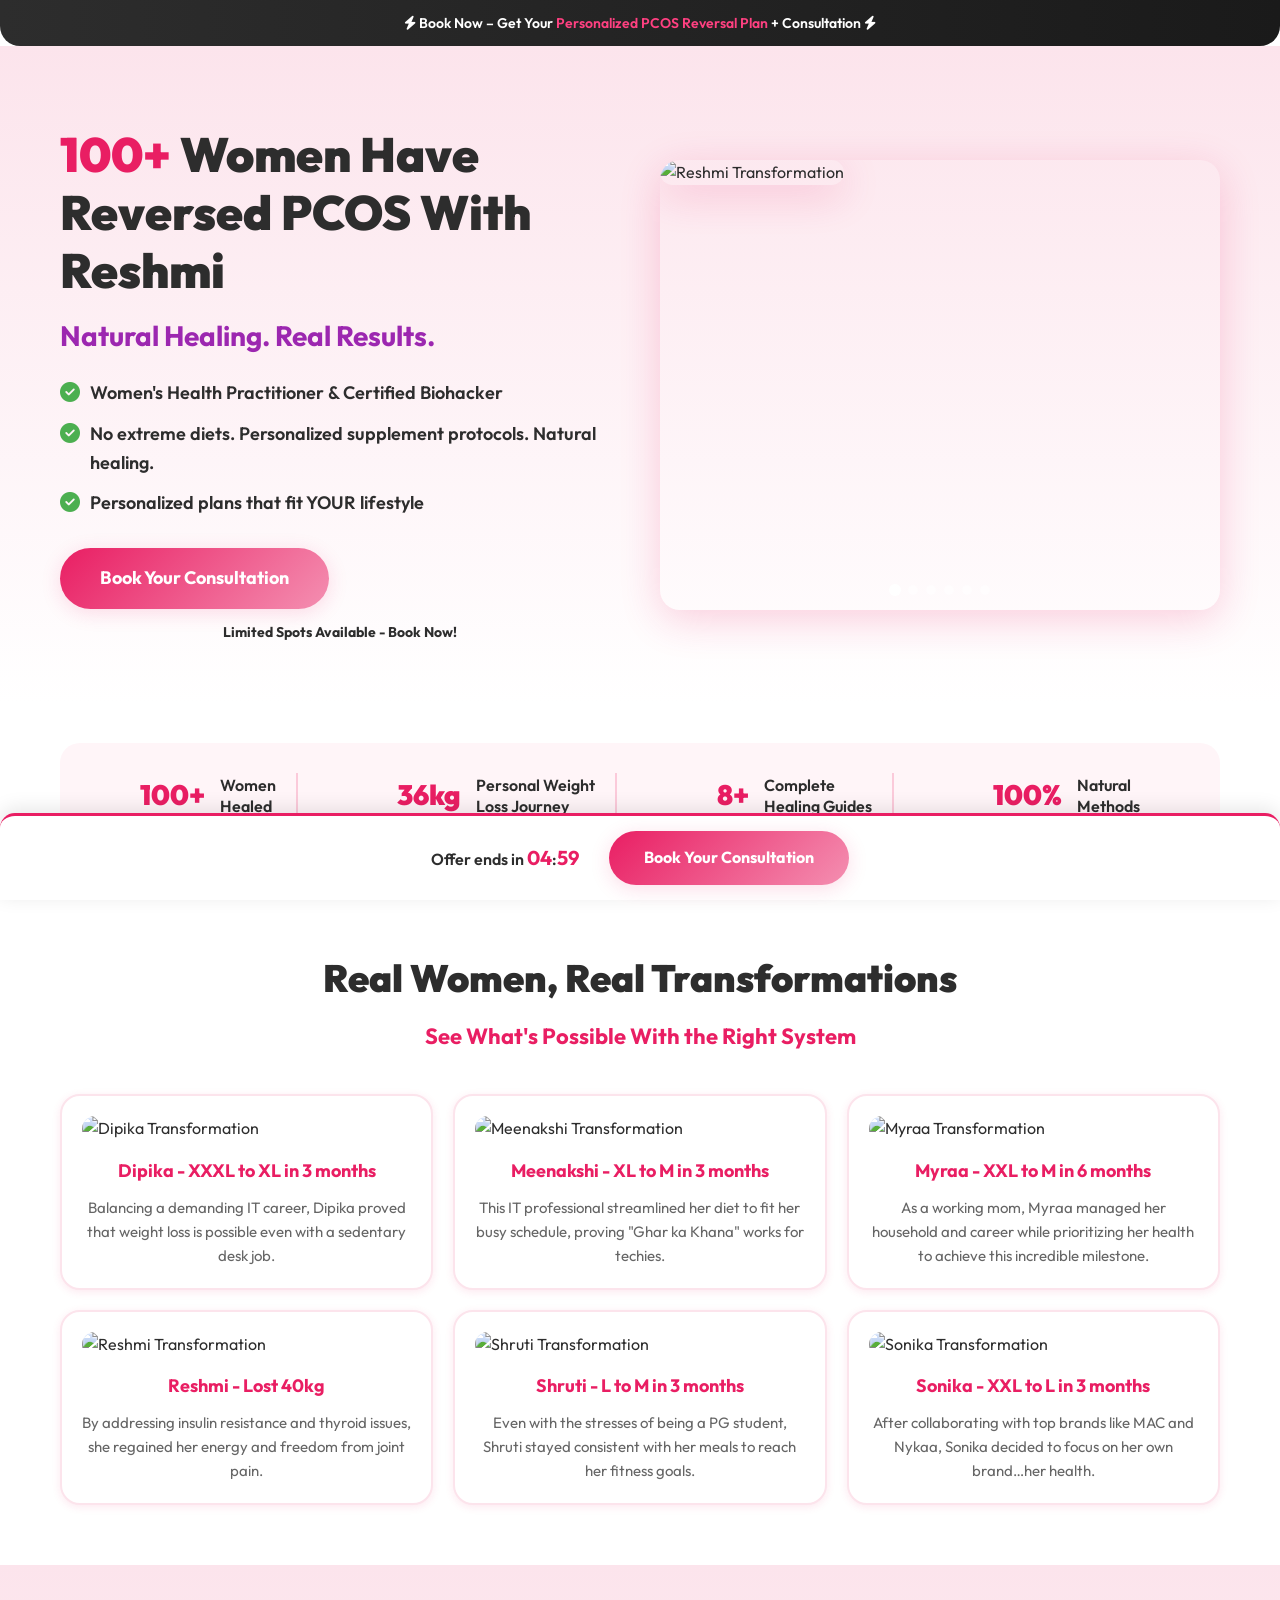
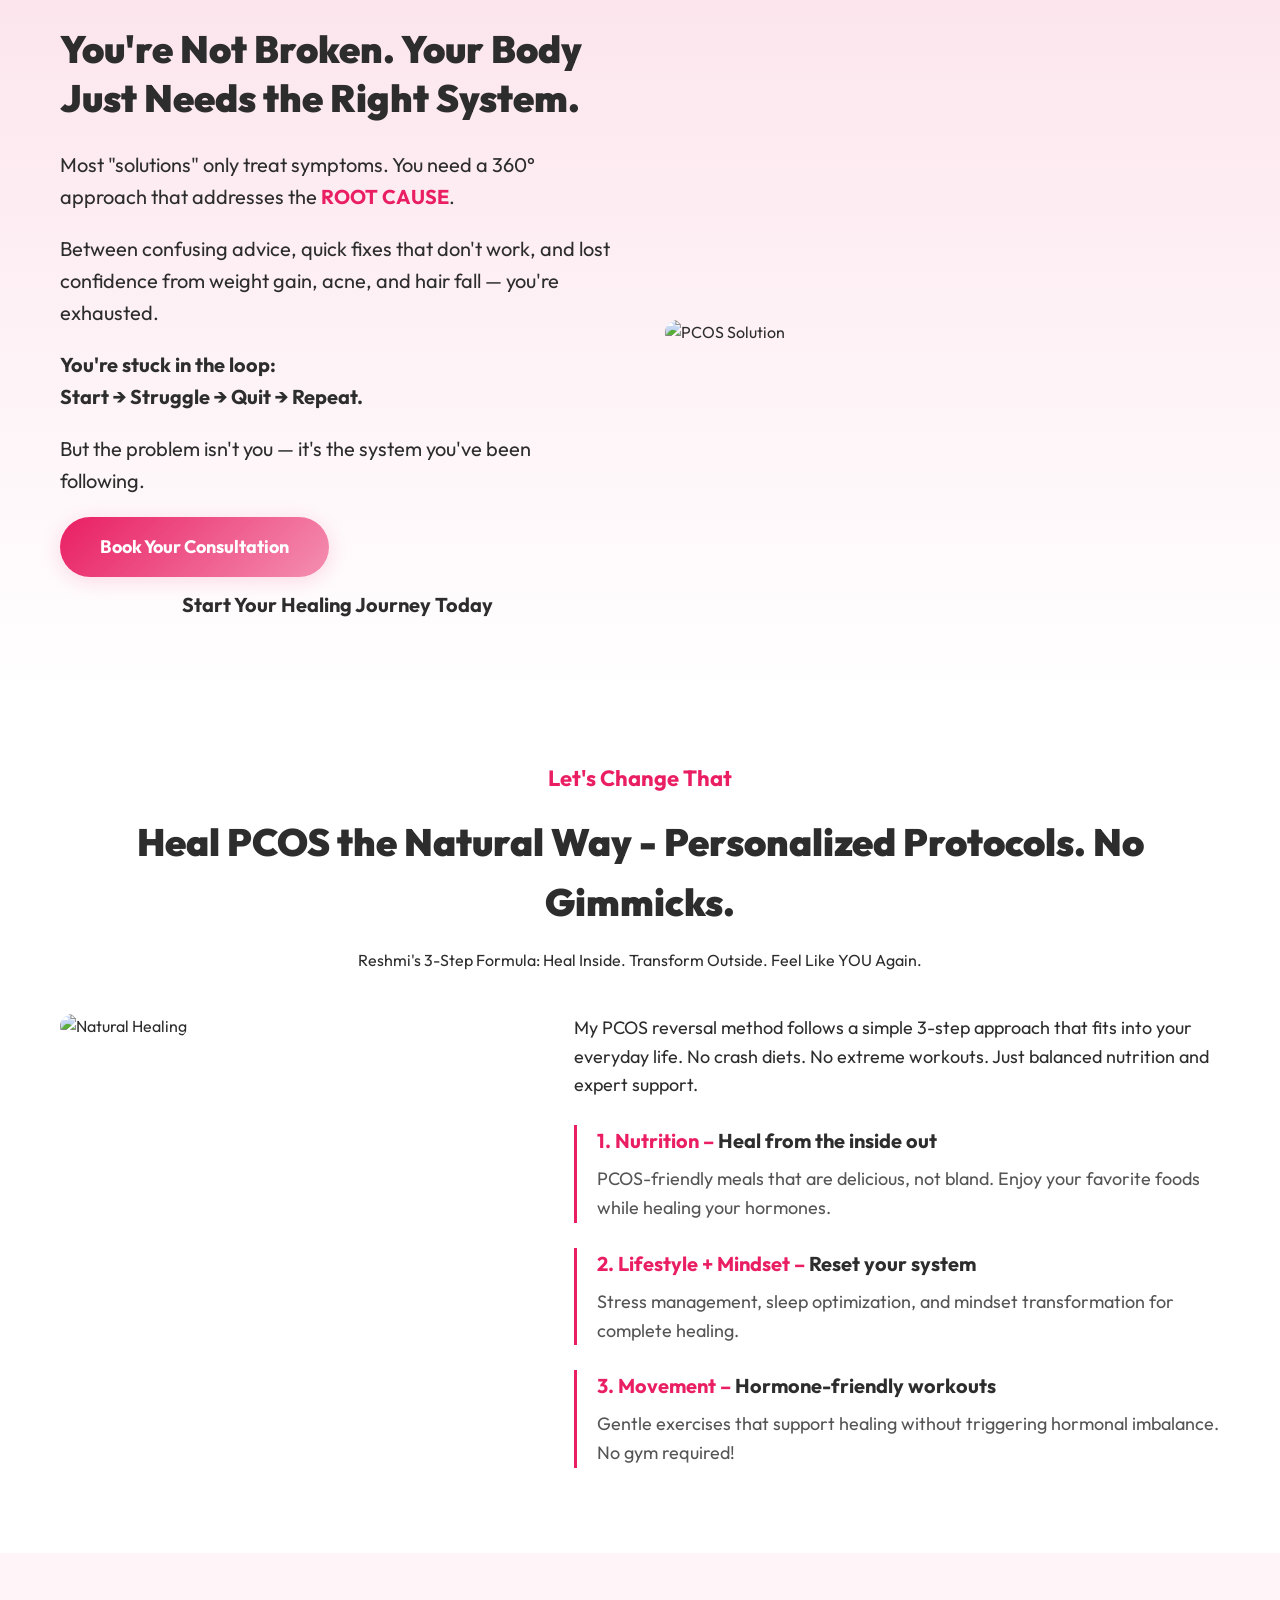
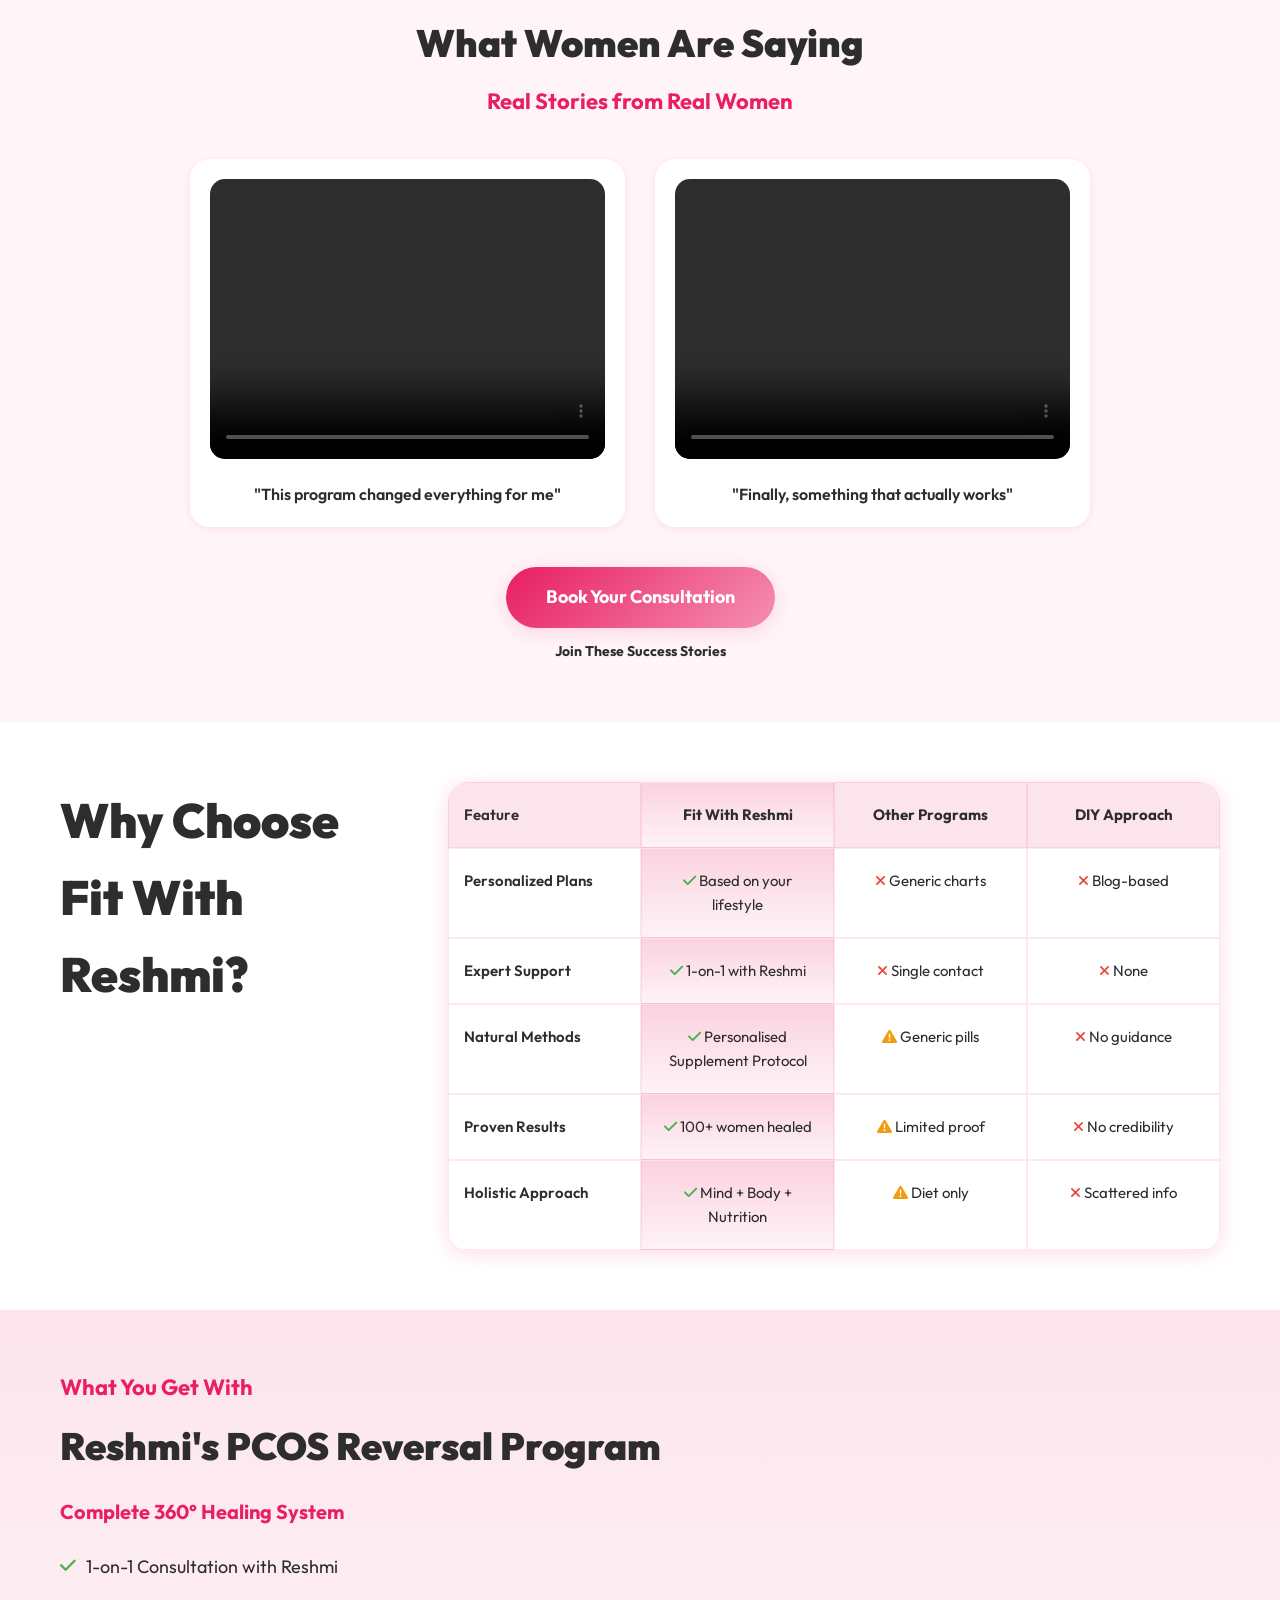
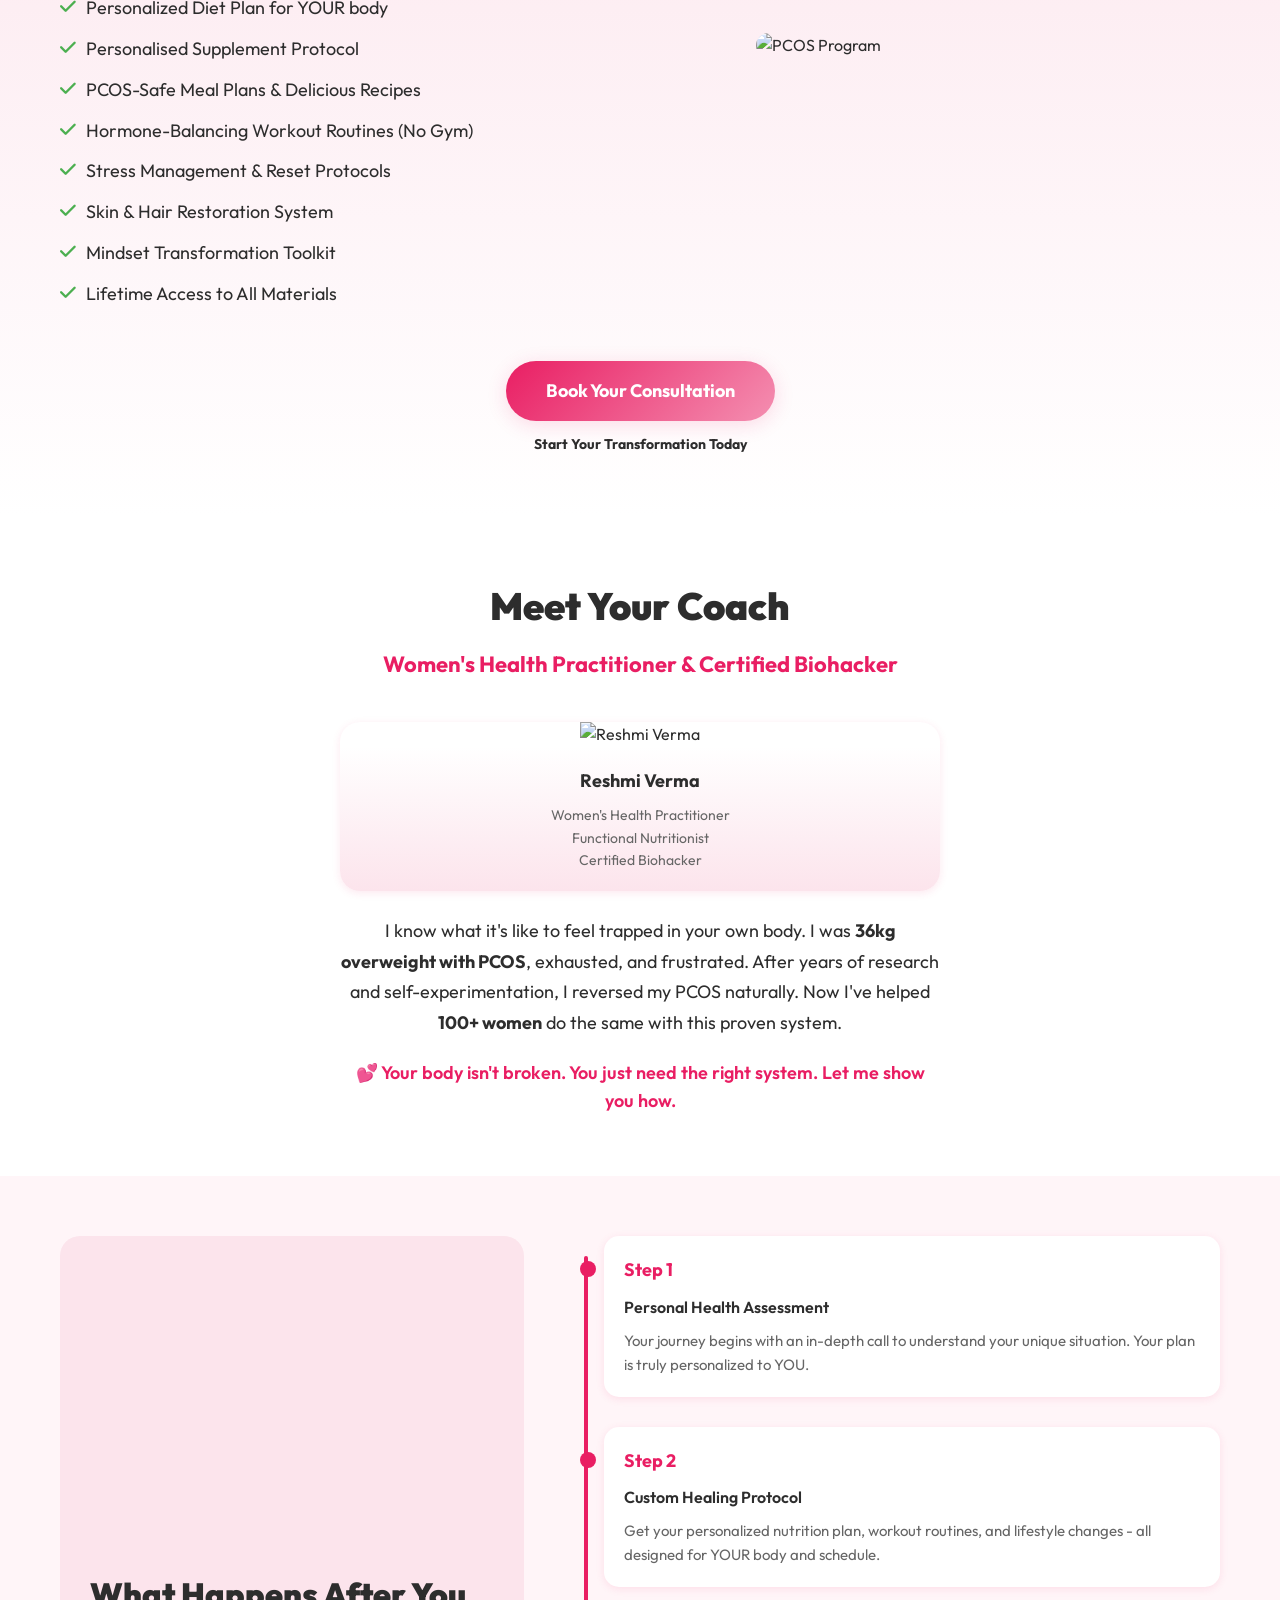
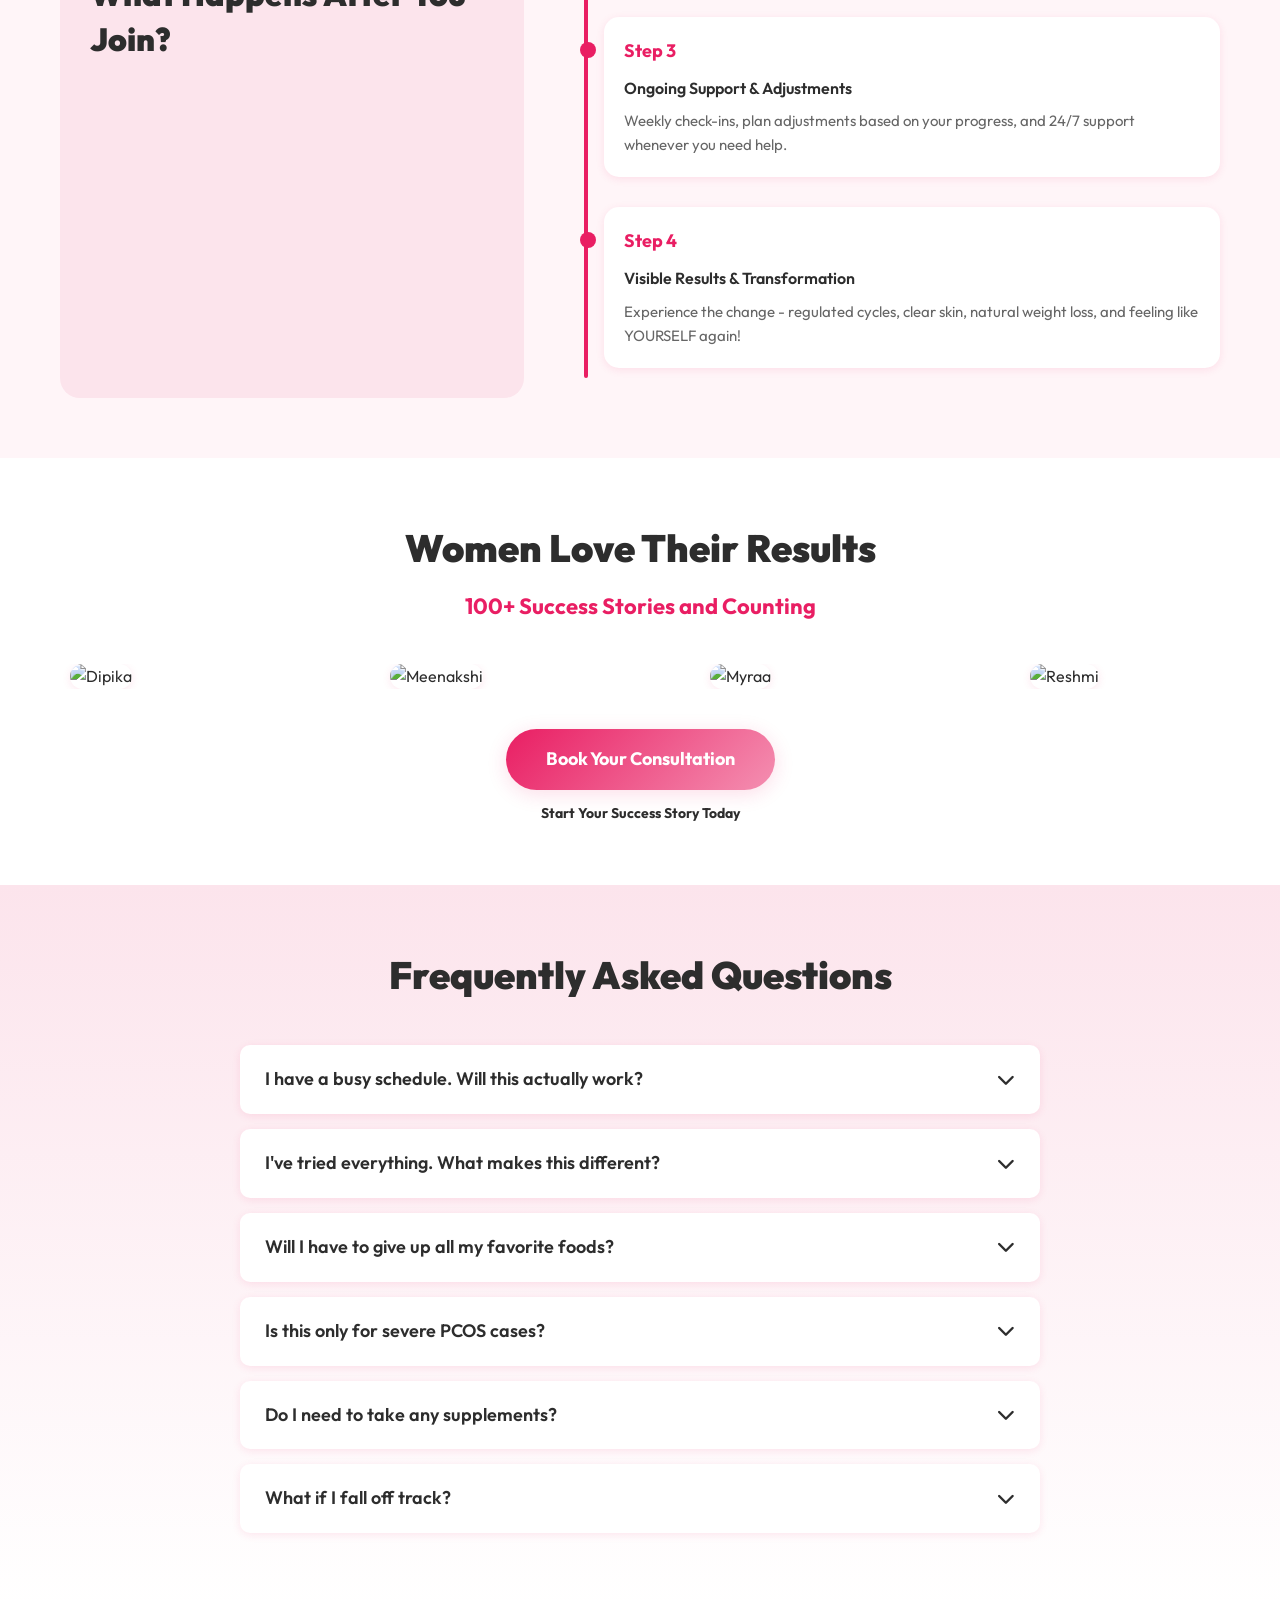
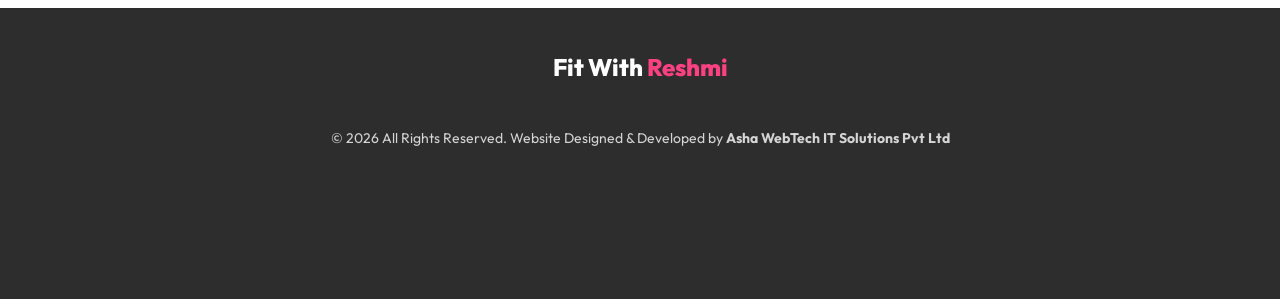
==== commit 37602b1e: "Update index.html" ====
--- a/frontend/public/index.html
+++ b/frontend/public/index.html
@@ -95,7 +95,7 @@
             padding: 12px 20px;
             font-size: 14px;
             font-weight: 600;
-            margin-top: 70px;
+            margin-top: 0px;
             border-radius: 0 0 20px 20px;
         }
 
@@ -1119,14 +1119,7 @@
     
 </head>
 <body>
-    <!-- Header -->
-    <header>
-        <div class="container">
-            <div class="header-content">
-                <a href="https://fitwithreshmi.com" class="logo">Fit With <span>Reshmi</span></a>
-            </div>
-        </div>
-    </header>
+
 
     <!-- Top Banner -->
     <div class="top-banner">
